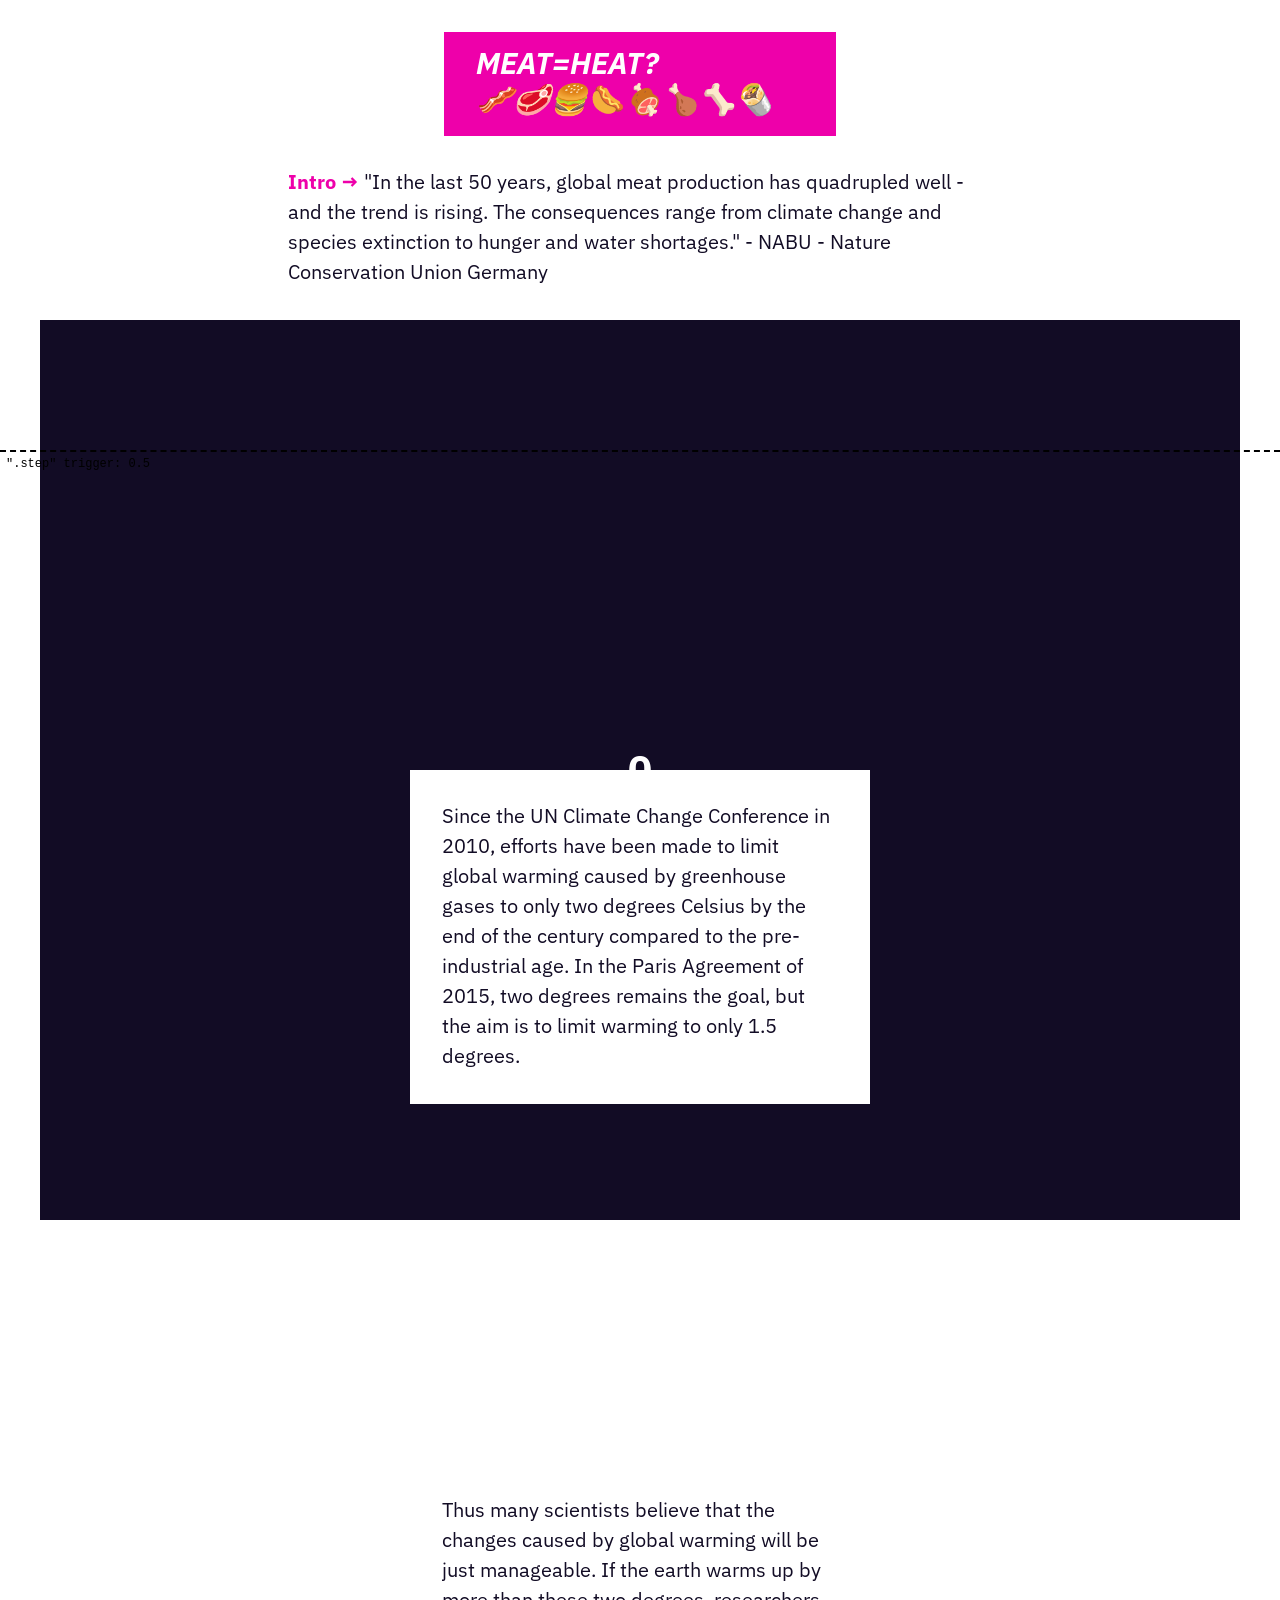
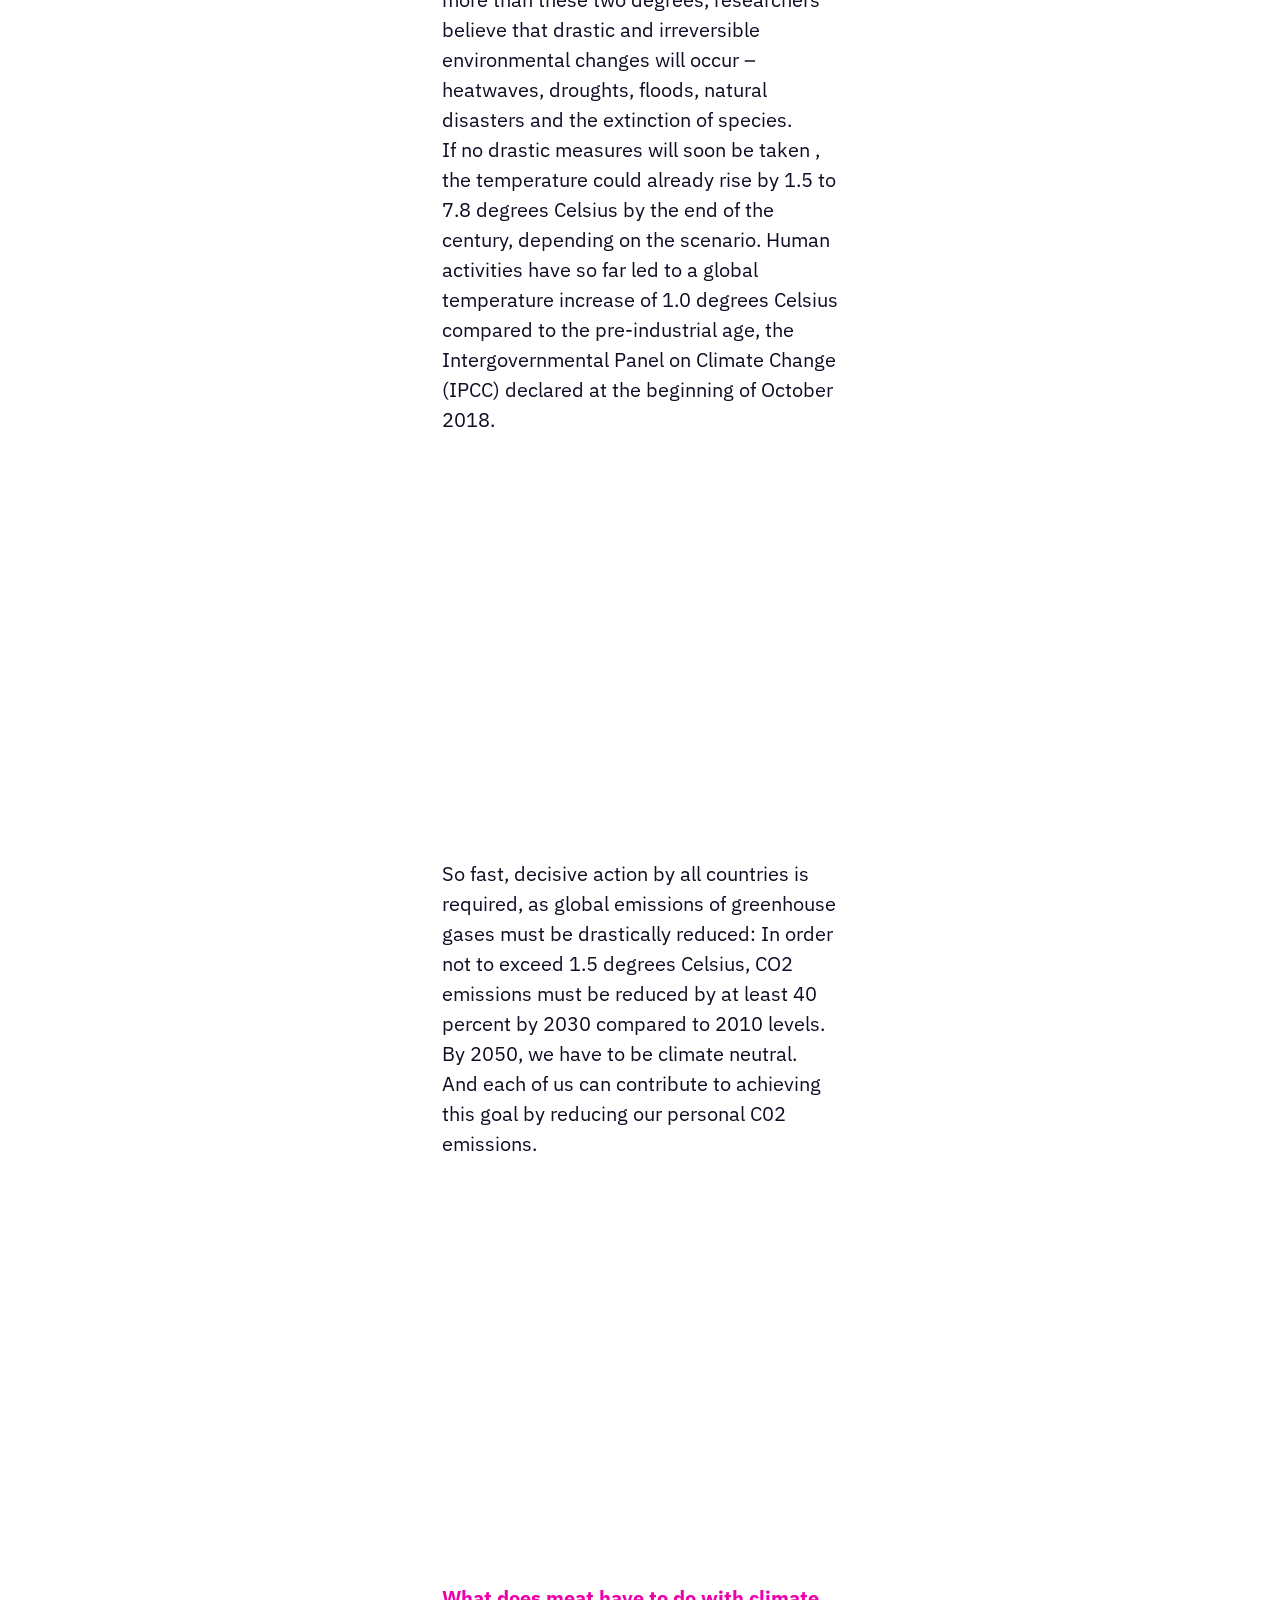
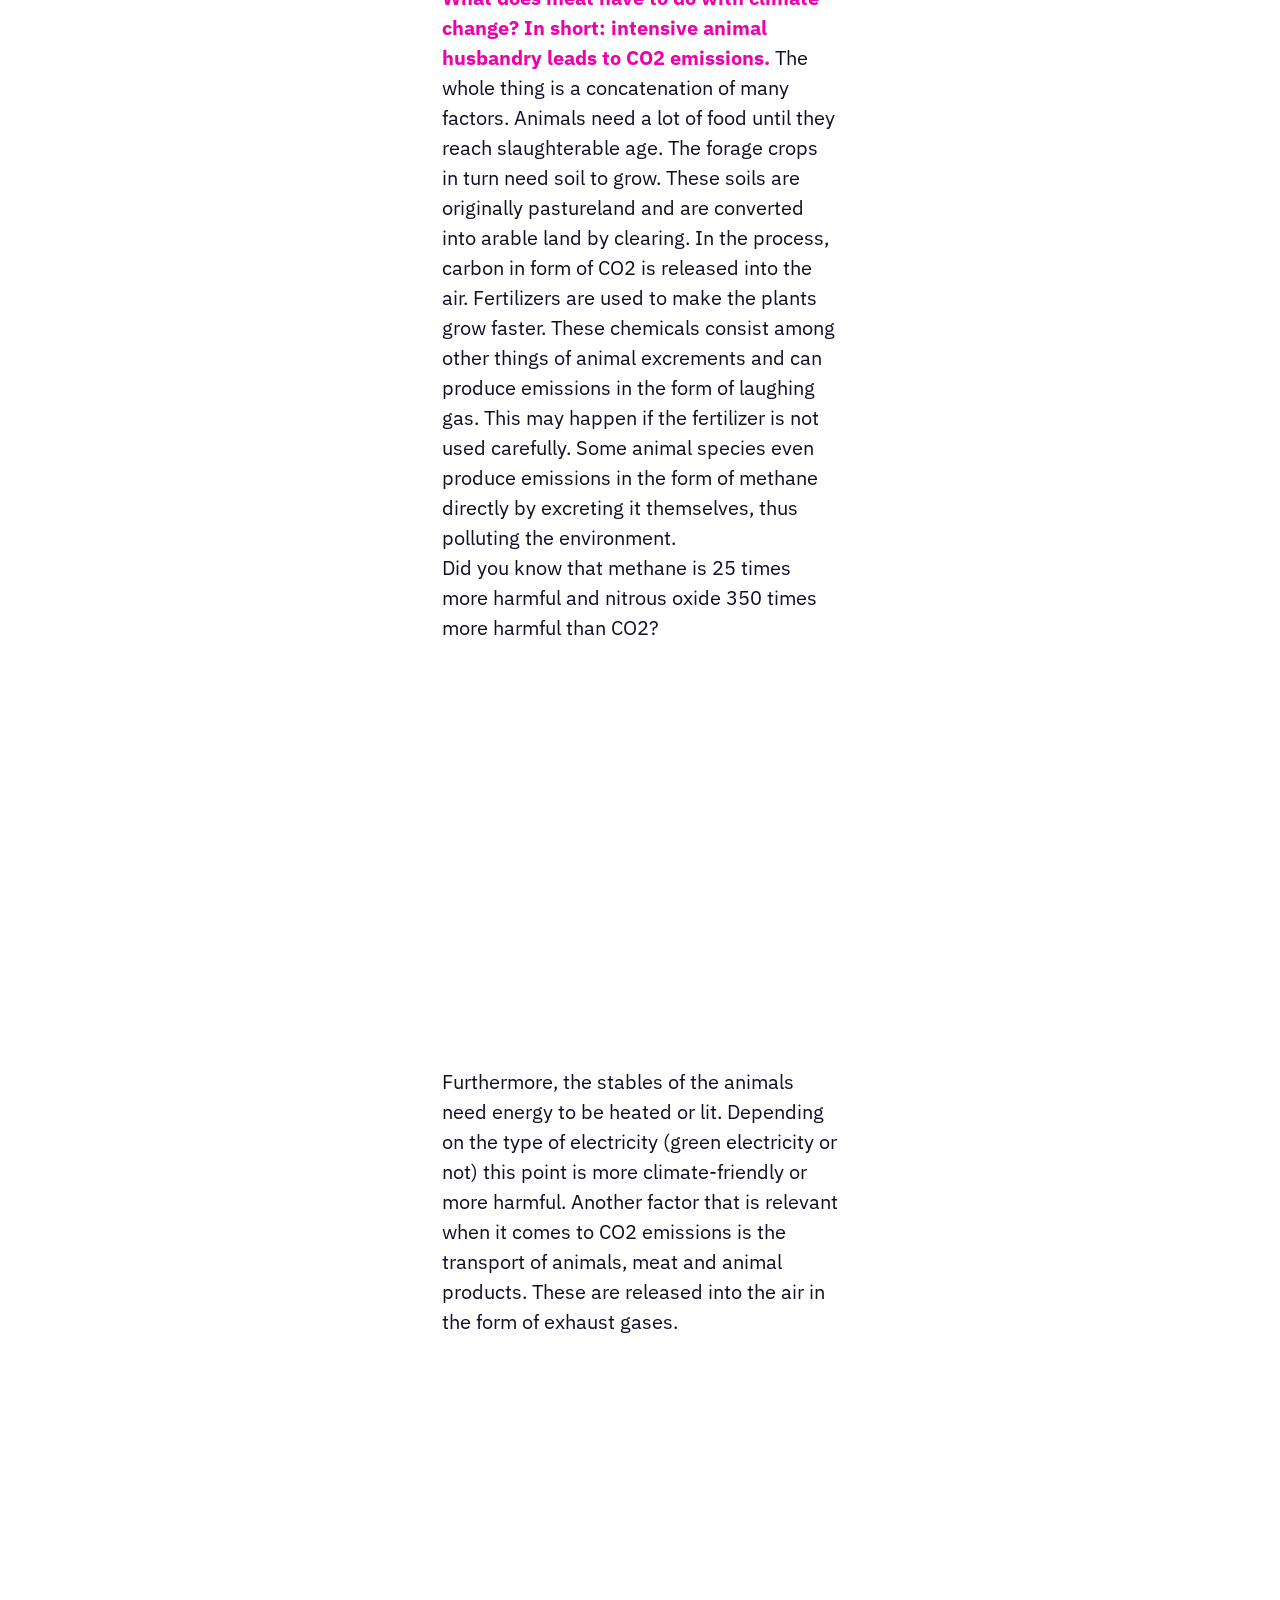
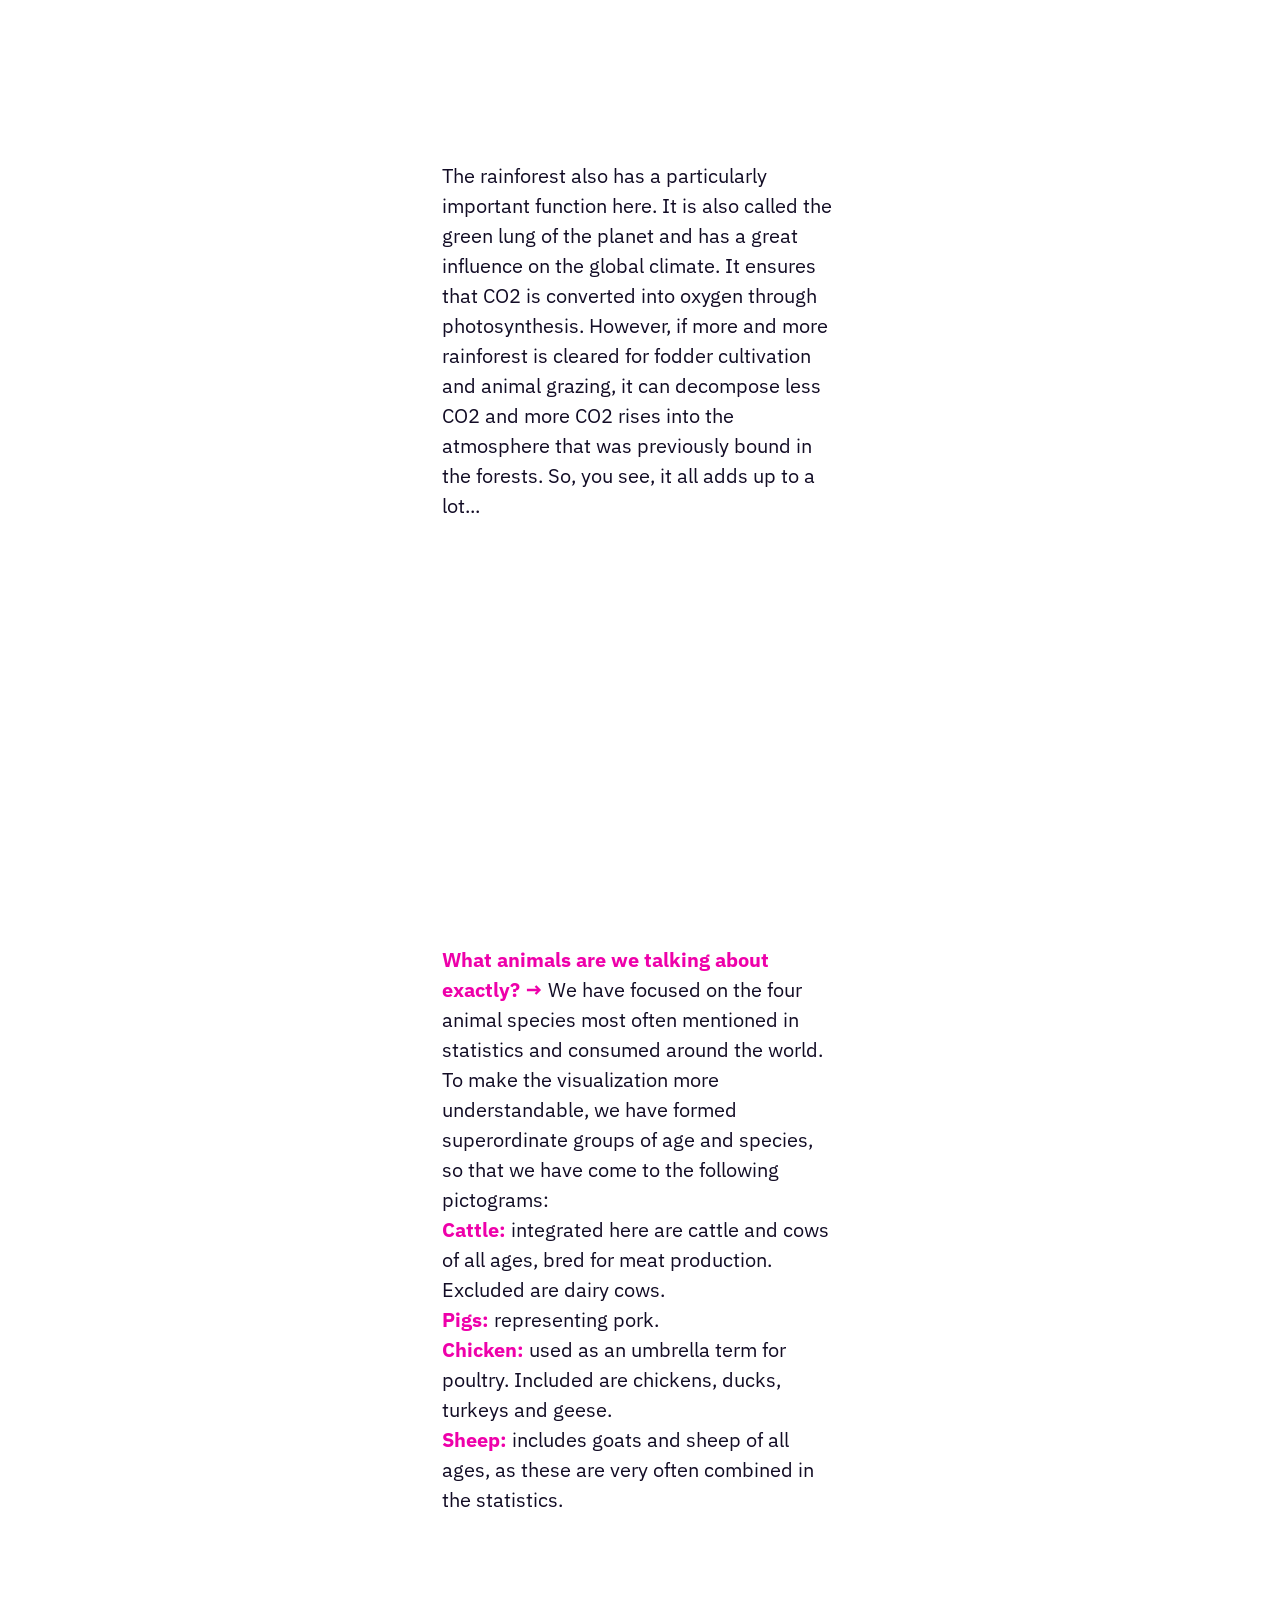
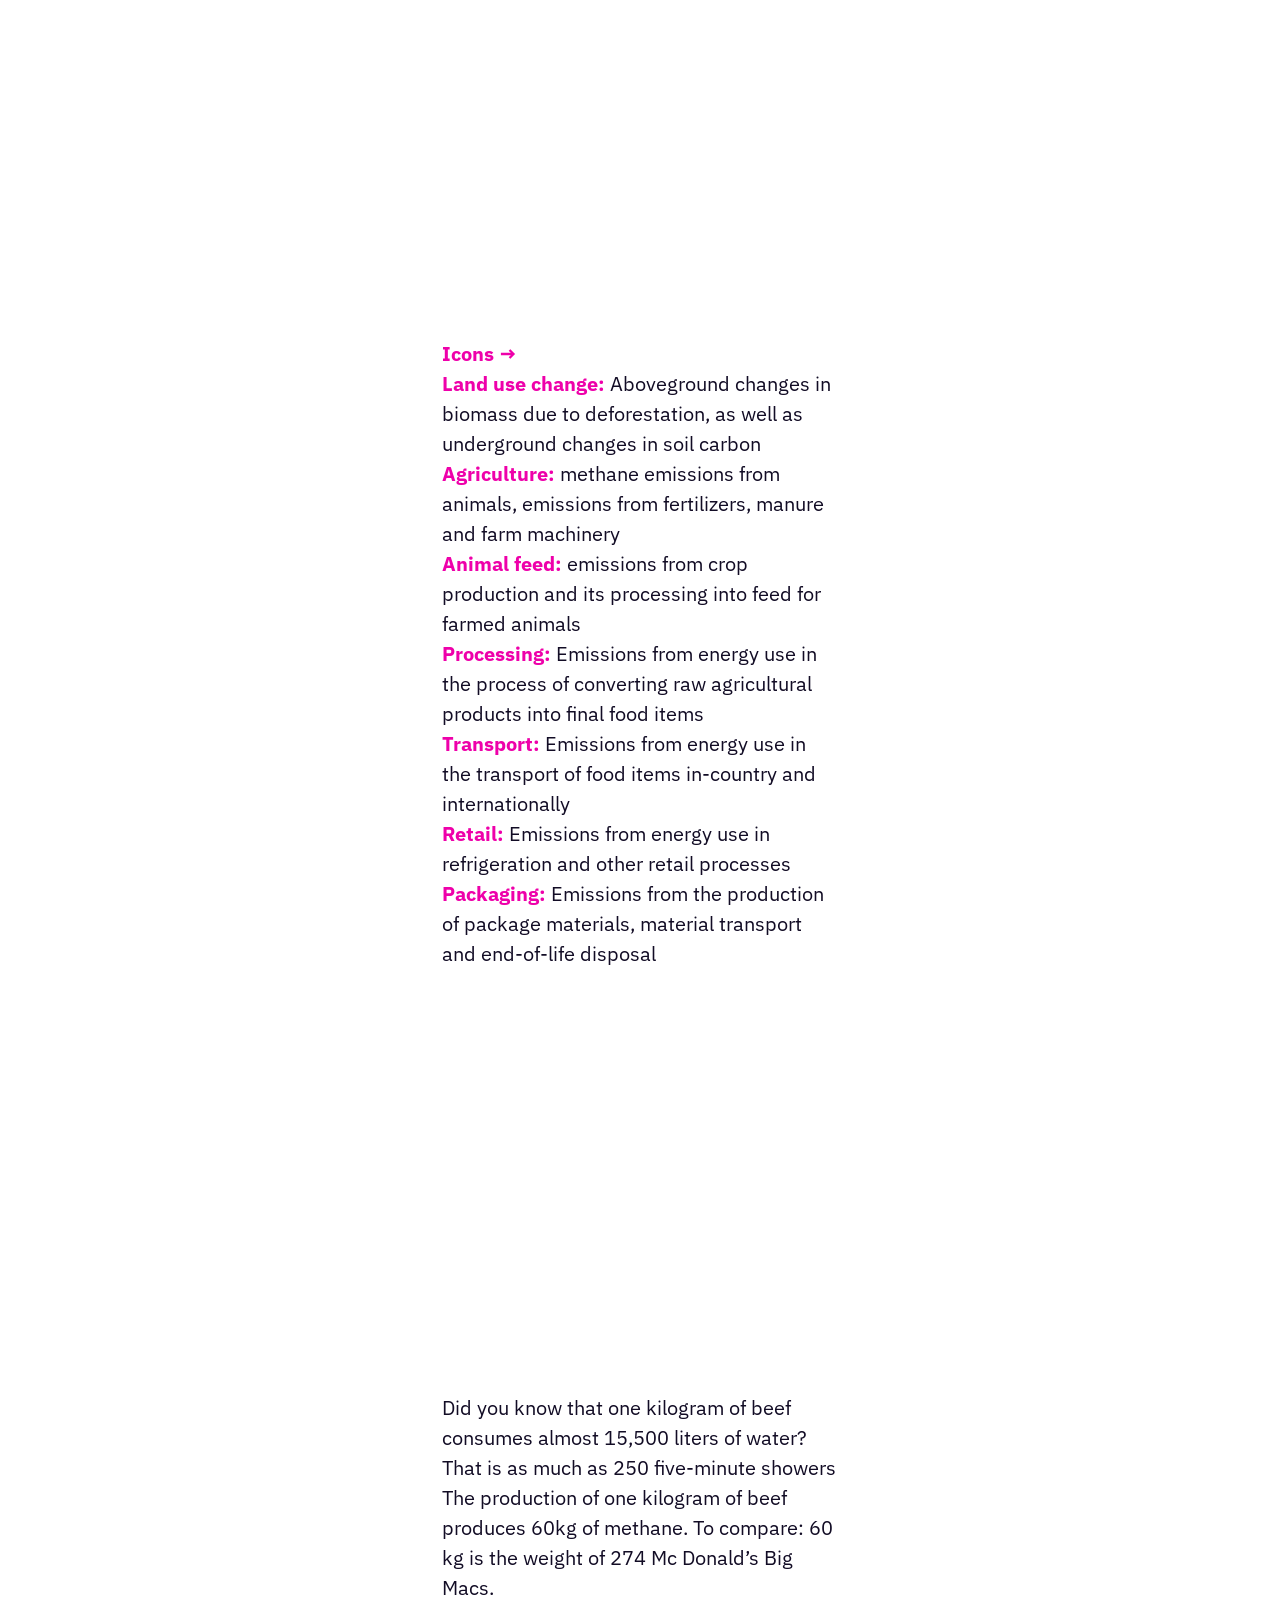
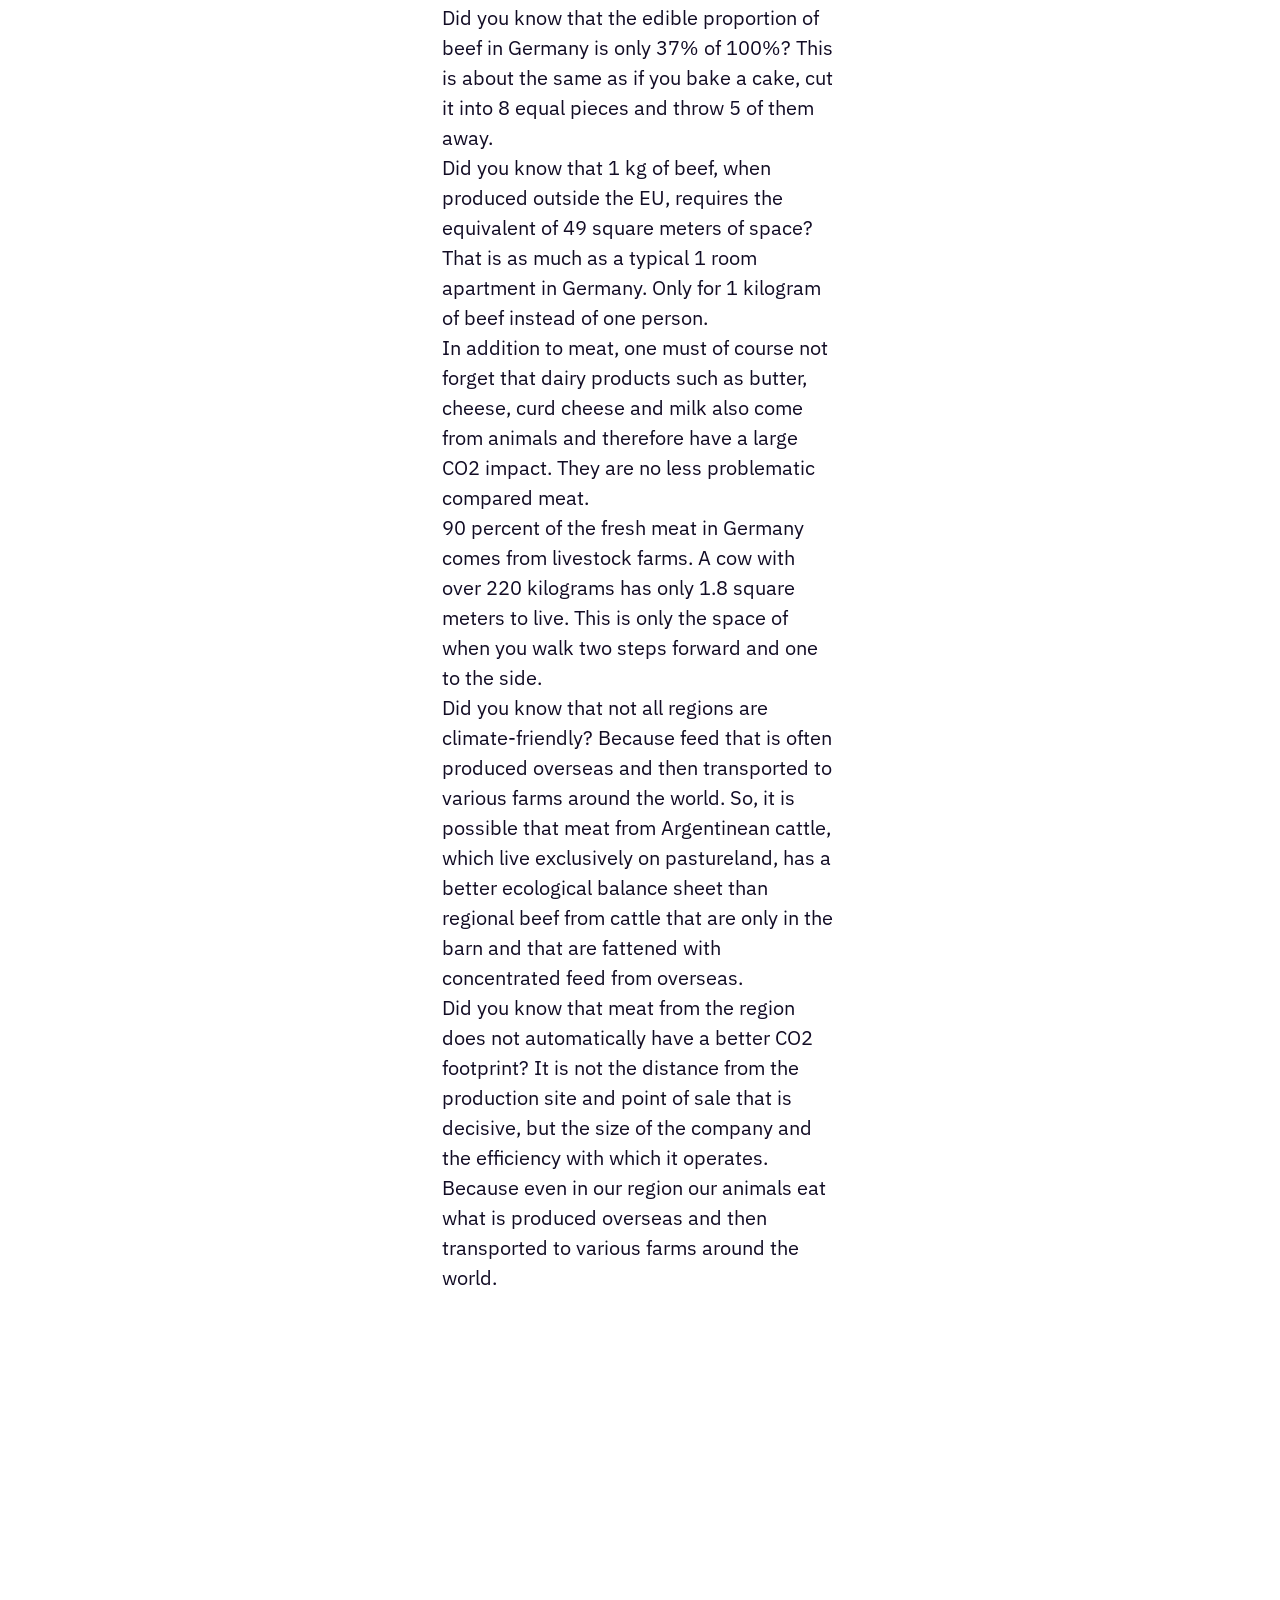
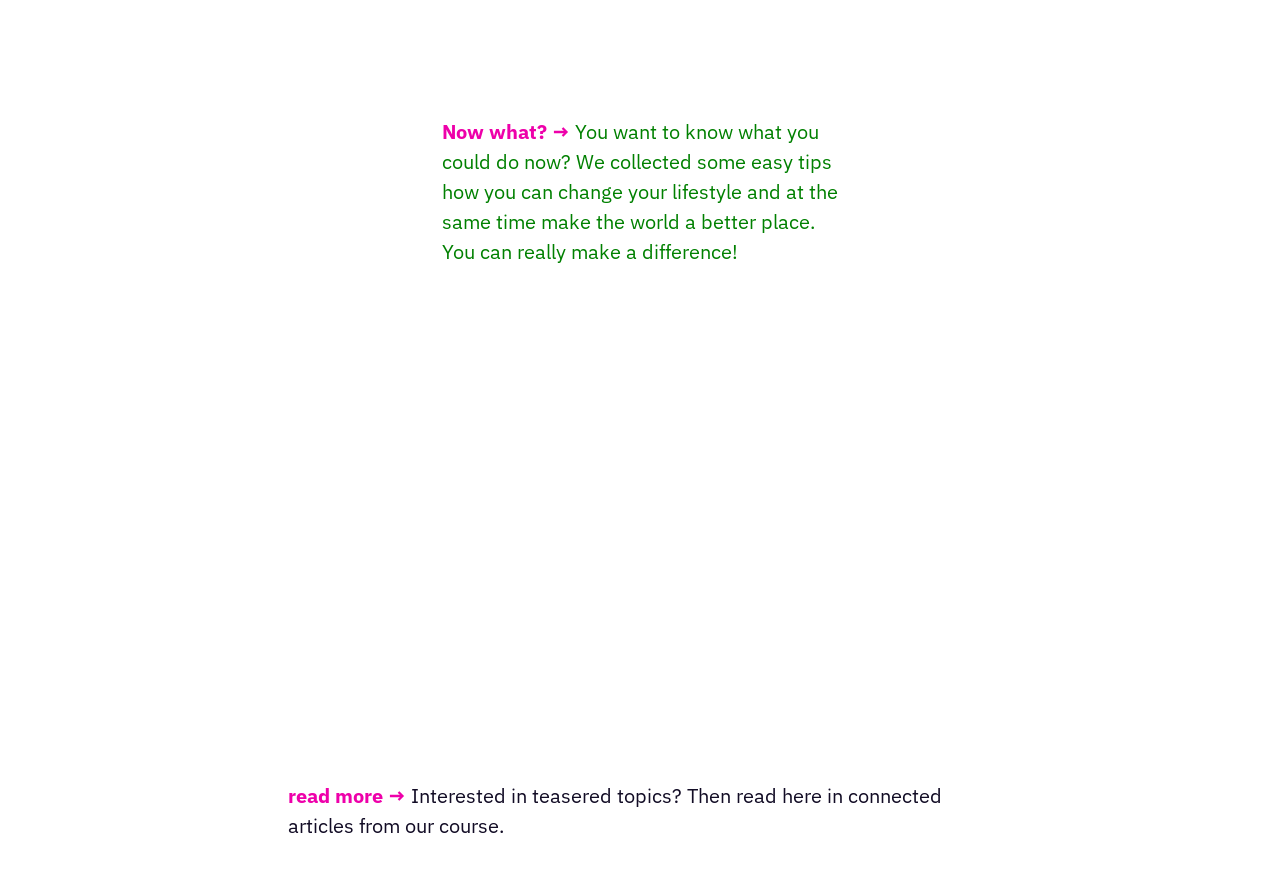
==== S01-Intro/index.html @ 57e80284 "Ich habe die Struktur aufgeräumt und den Text korrigiert :)" ====
<!DOCTYPE html>
<html lang="de">

  <head>
    <meta charset="utf-8">
    <meta http-equiv="X-UA-Compatible" content="IE=edge">
    <meta name="viewport" content="width=device-width,initial-scale=1.0">
    <title>Scrollytelling Template</title>
    <script src="../assets/js/vue.js"></script>
    <script src="../assets/js/scrollama.min.js"></script>
    <script src="../assets/js/d3.min.js"></script>
    <link rel="stylesheet" href="../assets/css/normalize.css">
    <link rel="stylesheet" href="../assets/css/fonts.css">
    <link rel="stylesheet" href="index.css">
  </head>

  <body>
    <div id="app">
      <header>
        <h1>MEAT=HEAT?<br>🥓🥩🍔🌭🍖🍗🦴🌯</h1>
      </header>
      <main>

        <section class="intro">
          <p>
            <strong>Intro → </strong>
            "In the last 50 years, global meat production has quadrupled well - and the trend is rising. The consequences range from climate change and species extinction to hunger and water shortages." - NABU - Nature Conservation Union Germany
          </p>
        </section>

        <section class="scrolly">

          <figure ref="figure">
            <!-- <img v-if="step ===0" src="../assets/images/01.png"/>
            <img v-if="step ===1" src="../assets/images/02.png"/>
            <img v-if="step ===2" src="../assets/images/03.png"/>
            <img v-if="step ===3" src="../assets/images/04.png"/>
            <img v-if="step ===4" src="../assets/images/05.png"/>
            <img v-if="step ===5" src="../assets/images/06.png"/>
            <img v-if="step ===6" src="../assets/images/cattle.png"/> -->
            <svg :width="width" :height="height">
              <rect class="bg" :width="width * progress" :height="height" />
              
              <text class="step" :y="height / 2" dy="0.35em" :x="width / 2">{{ step }}</text>
            </svg>
          </figure>

          <article>
            
            <div class="step"> <!-- 0 -->
              <p>
                <strong></strong>
                Since the UN Climate Change Conference in 2010, efforts have been made to limit global warming caused by greenhouse gases to only two degrees Celsius by the end of the century compared to the pre-industrial age. In the Paris Agreement of 2015, two degrees remains the goal, but the aim is to limit warming to only 1.5 degrees.
              </p>
            </div>

            <div class="step"> <!-- 1 -->
              <p>
                <strong></strong>
                Thus many scientists  believe that the changes caused by global warming will be just manageable. If the earth warms up by more than these two degrees, researchers believe that drastic and irreversible environmental changes will occur – heatwaves, droughts, floods, natural disasters and the extinction of species.<br>
                If no drastic measures will soon be taken , the temperature could already rise by 1.5 to 7.8 degrees Celsius by the end of the century, depending on the scenario. Human activities have so far led to a global temperature increase of 1.0 degrees Celsius compared to the pre-industrial age, the Intergovernmental Panel on Climate Change (IPCC) declared at the beginning of October 2018.
              </p>
            </div>

            <div class="step"> <!-- 2 -->
              <p>
                <strong></strong>
                So fast, decisive action by all countries is required, as global emissions of greenhouse gases must be drastically reduced: In order not to exceed 1.5 degrees Celsius, CO2 emissions must be reduced by at least 40 percent by 2030 compared to 2010 levels. By 2050, we have to be climate neutral.
                <br>
                And each of us can contribute to achieving this goal by reducing our personal C02 emissions.
              </p>
            </div>

            <div class="step"> <!-- 3 -->
              <p>
                <strong>
                  What does meat have to do with climate change?
                  In short: intensive animal husbandry leads to CO2 emissions.
                </strong>
                The whole thing is a concatenation of many factors. Animals need a lot of food until they reach slaughterable age. The forage crops in turn need soil to grow. These soils are originally pastureland and are converted into arable land by clearing. In the process, carbon in form of CO2 is released into the air. Fertilizers are used to make the plants grow faster. These chemicals consist among other things of animal excrements and can produce emissions in the form of laughing gas. This may happen if the fertilizer is not used carefully.
                Some animal species even produce emissions in the form of methane directly by excreting it themselves, thus polluting the environment.<br>
                Did you know that methane is 25 times more harmful and nitrous oxide 350 times more harmful than CO2?
              </p>
            </div>

            <div class="step"> <!-- 4 -->
              <p>
                <strong></strong>
                 Furthermore, the stables of the animals need energy to be heated or lit. Depending on the type of electricity (green electricity or not) this point is more climate-friendly or more harmful. Another factor that is relevant when it comes to CO2 emissions is the transport of animals, meat and animal products. These are released into the air in the form of exhaust gases.
              </p>
            </div>

            <div class="step"> <!-- 5 -->
              <p>
                <strong></strong>
                The rainforest also has a particularly important function here. It is also called the green lung of the planet and has a great influence on the global climate.
                It ensures that CO2 is converted into oxygen through photosynthesis. However, if more and more rainforest is cleared for fodder cultivation and animal grazing, it can decompose less CO2 and more CO2 rises into the atmosphere that was previously bound in the forests.
                So, you see, it all adds up to a lot...
              </p>  
            </div>

            <div class="step"> <!-- 6 -->
              <p>
                <strong>
                  What animals are we talking about exactly? → 
                </strong>
                We have focused on the four animal species most often mentioned in statistics and consumed around the world. 
                To make the visualization more understandable, we have formed superordinate groups of age and species, so that we have come to the following pictograms:<br>

                  <strong>Cattle:</strong> integrated here are cattle and cows of all ages, bred for meat production. Excluded are dairy cows.<br>

                  <strong>Pigs:</strong>  representing pork.<br>

                  <strong>Chicken:</strong> used as an umbrella term for poultry. Included are chickens, ducks, turkeys and geese.<br>

                  <strong>Sheep:</strong> includes goats and sheep of all ages, as these are very often combined in the statistics. 
              </p>
            </div>

            <div class="step"> <!-- 7 -->
              <p>
                <strong>Icons → </strong><br>
                <strong>Land use change: </strong>Aboveground changes in biomass due to deforestation, as well as underground changes in soil carbon<br>
                <strong>Agriculture:</strong> methane emissions from animals, emissions from fertilizers, manure and farm machinery<br>
                <strong>Animal feed:</strong> emissions from crop production and its processing into feed for farmed animals<br>
                <strong>Processing: </strong>Emissions from energy use in the process of converting raw agricultural products into final food items<br>
                <strong>Transport:</strong> Emissions from energy use in the transport of food items in-country and internationally<br>
                <strong>Retail:</strong> Emissions from energy use in refrigeration and other retail processes<br>
                <strong>Packaging:</strong> Emissions from the production of package materials, material transport and end-of-life disposal
              </p>
            </div>

            <div class="step"><!-- 8(Kontextspalte) -->
              <p>
                <strong></strong>
                
                Did you know that one kilogram of beef consumes almost 15,500 liters of water?
                That is as much as 250 five-minute showers<br>
                The production of one kilogram of beef produces 60kg of methane.
                To compare: 60 kg is the weight of 274 Mc Donald’s Big Macs.<br>
                Did you know that the edible proportion of beef in Germany is only 37% of 100%? This is about the same as if you bake a cake, cut it into 8 equal pieces and throw 5 of them away.<br>
                Did you know that 1 kg of beef, when produced outside the EU, requires the equivalent of 49 square meters of space? That is as much as a typical 1 room apartment in Germany. Only for 1 kilogram of beef instead of one person.<br>
                In addition to meat, one must of course not forget that dairy products such as butter, cheese, curd cheese and milk also come from animals and therefore have a large CO2 impact. They are no less problematic compared meat.<br>
                90 percent of the fresh meat in Germany comes from livestock farms. A cow with over 220 kilograms has only 1.8 square meters to live. This is only the space of when you walk two steps forward and one to the side.<br>
                Did you know that not all regions are climate-friendly? Because feed that is often produced overseas and then transported to various farms around the world.
                So, it is possible that meat from Argentinean cattle, which live exclusively on pastureland, has a better ecological balance sheet than regional beef from cattle that are only in the barn and that are fattened with concentrated feed from overseas.<br>
                Did you know that meat from the region does not automatically have a better CO2 footprint?
                It is not the distance from the production site and point of sale that is decisive, but the size of the company and the efficiency with which it operates. Because even in our region our animals eat what is produced overseas and then transported to various farms around the world.

              </p>
            </div>

            <div class="step mycustomparagraph"> <!-- 9 -->
              <p>
                <strong>Now what? → </strong>
                You want to know what you could do now?
                We collected some easy tips how you can change your lifestyle and at the same time make the world a better place. You can really make a difference!
              </p>
            </div>

          </article>
          
        </section>

        <section class="outro">
          <p>
            <strong>read more → </strong>
            Interested in teasered topics?
            Then read here in connected articles from our course.
          </p>
        </section>

      </main>
      <footer>
      </footer>
    </div>
    <script src="./index.js"></script>
  </body>

</html>
---- assets/css/fonts.css ----
@font-face {
  font-family: 'Plex Sans';
  src: url('../fonts/IBMPlexSansVar-Roman.woff2') format('woff2-variations');
  font-display: swap;
  font-stretch: 85% 100%;
  font-style: normal;
  font-weight: 100 700;
}
@font-face {
  font-family: 'Plex Sans';
  src: url('../fonts/IBMPlexSansVar-Italic.woff2') format('woff2-variations');
  font-display: swap;
  font-stretch: 85% 100%;
  font-style: italic;
  font-weight: 100 700;
}
---- S01-Intro/index.css ----
:root {
  --spacing: 2rem;
  --color-white: #fff;
  --color-black: #120c25;
  --color-accent: #ee00aa;
  --max-width: 768px;
}

*,
*:before,
*:after {
  box-sizing: border-box;
  margin: 0;
  padding: 0;
}

#app {
  font-family: "Plex Sans", Helvetica, Arial, sans-serif;
  font-size: 125%;
  line-height: 1.5;
  font-weight: normal;
  font-style: normal;
  color: var(--color-black);
  display: flex;
  flex-direction: column;
  justify-content: center;
  align-items: center;
}

header,
main,
footer {
  width: 100%;
}

header {
  line-height: 1.2;
  text-transform: uppercase;
  font-style: italic;
  display: flex;
  justify-content: center;
  align-items: center;
  margin: var(--spacing) 0 0 0;
}

header h1 {
  color: var(--color-white);
  background: var(--color-accent);
  padding: calc(var(--spacing) / 2) calc(var(--spacing) * 2) calc(var(--spacing) / 2) calc(var(--spacing));
}

main {
  display: flex;
  flex-direction: column;
  justify-content: center;
  align-items: center;
}

section {
  width: 100%;
  max-width: var(--max-width);
  padding: var(--spacing) var(--spacing) 0 var(--spacing);
  hyphens: auto;
  display: flex;
  flex-direction: column;
  justify-content: center;
  align-items: center;
}

section.scrolly {
  padding: var(--spacing) 0 0 0;
}

.outro {
  padding-bottom: var(--spacing);
}

h1 {
  font-size: 1.5em;
  margin: 0;
}

strong {
  color: var(--color-accent);
}

article {
  width: 100%;
  display: flex;
  flex-direction: column;
  justify-content: center;
  align-items: center;
  position: relative;
}

.step {
  margin: 0 0 var(--spacing) 0;
  font-weight: normal;
  background: var(--color-white);
  padding: var(--spacing);
  width: 100%;
  max-width: 460px;
  margin: 20vh 0;
}
.step.mycustomparagraph {
  color: green;

}


.step.my-custom-paragraph {
  align-self: flex-end; /*this control the block alignment*/
}

.my-custom-paragraph strong {
  color: red;
}

.step:nth-child(1) {
  margin-top: -50vh;
}
.step:nth-last-child(1) {
  margin-bottom: 50vh;
}

figure {
  background-color: var(--color-black);
  position: -webkit-sticky;
  position: sticky;
  width: 100vw;
  max-width: 1200px;
  height: 100vh;
  margin: 0;
  top: 0;
  -webkit-transform: translate3d(0, 0, 0);
  -moz-transform: translate3d(0, 0, 0);
  transform: translate3d(0, 0, 0);

  display:flex;  
  justify-content: center;
  align-items: center;
}

img {
  position: absolute;

}
figure svg {
  /* position: absolute; */
  top: 0;
}

figure circle {
  fill: yellow;
}

svg rect.bg {
  fill: var(--color-accent);
}

svg text.step {
  text-anchor: middle;
  fill: var(--color-white);
  font-size: 2em;
  font-weight: 900;
}

.erstes{
  height: 30rem;
  background: url(../assets/images/01.png"/>");
  background-position: center center;
  background-size: cover;
  font-weight: 400;
  font-size: 5rem;

.scrollama__debug-offset {
  border-color: var(--color-white) !important;
}
.scrollama__debug-offset p {
  color: var(--color-white) !important;
}

.fade-enter-active,
.fade-leave-active {
  transition: opacity 0.5s;
}
.fade-enter,
.fade-leave-to {
  opacity: 0;
}
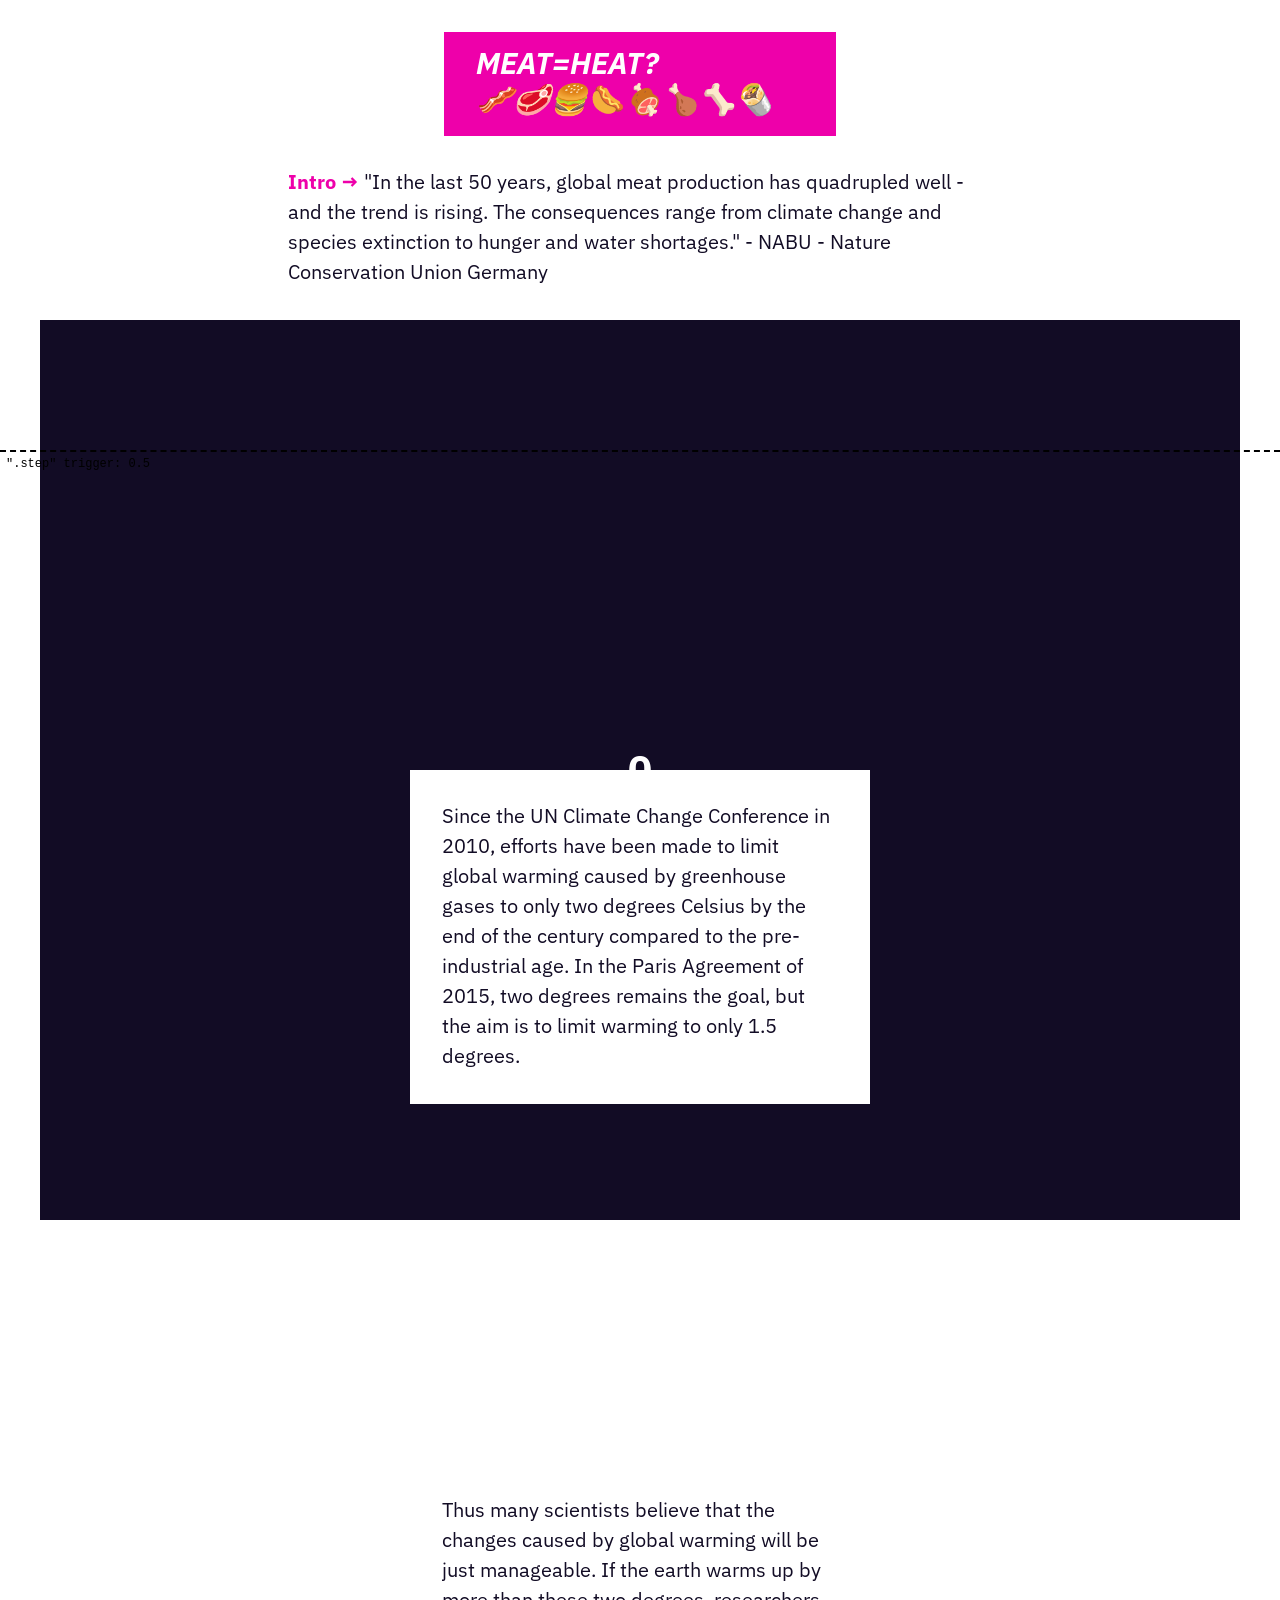
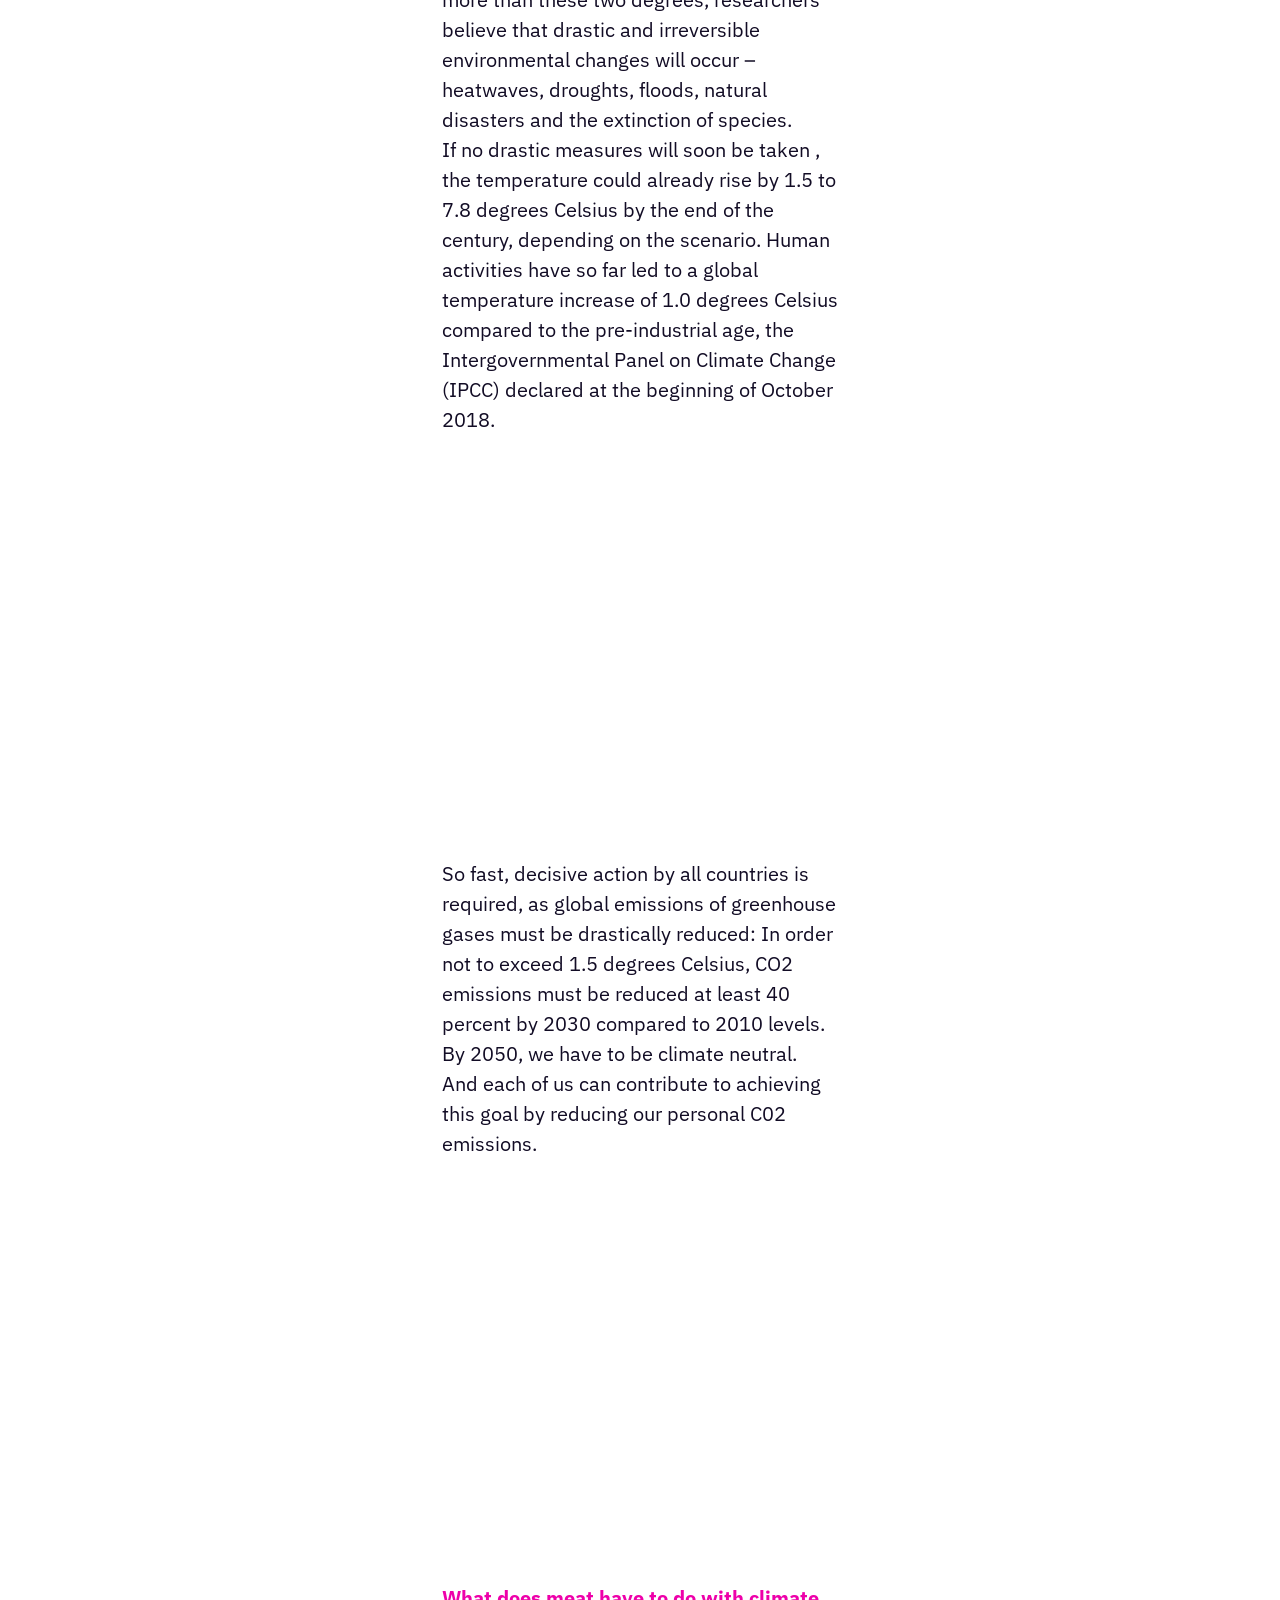
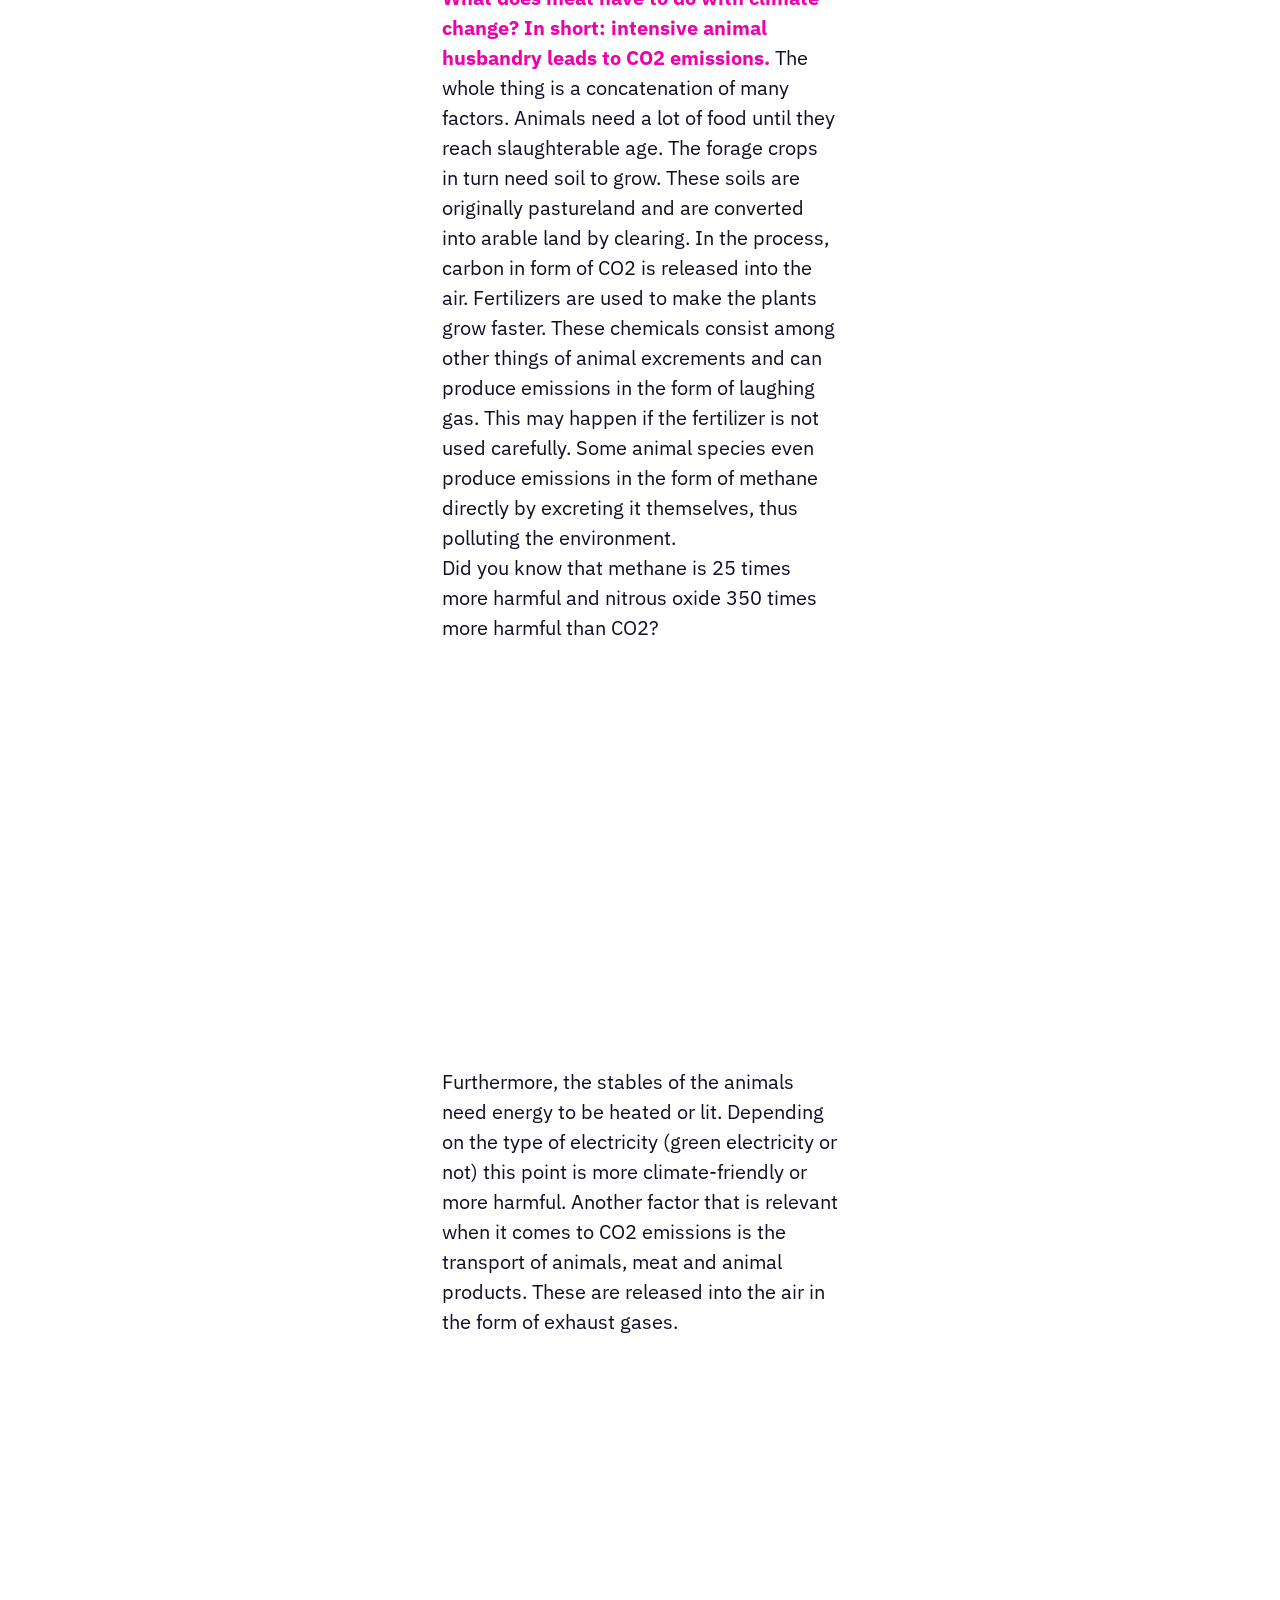
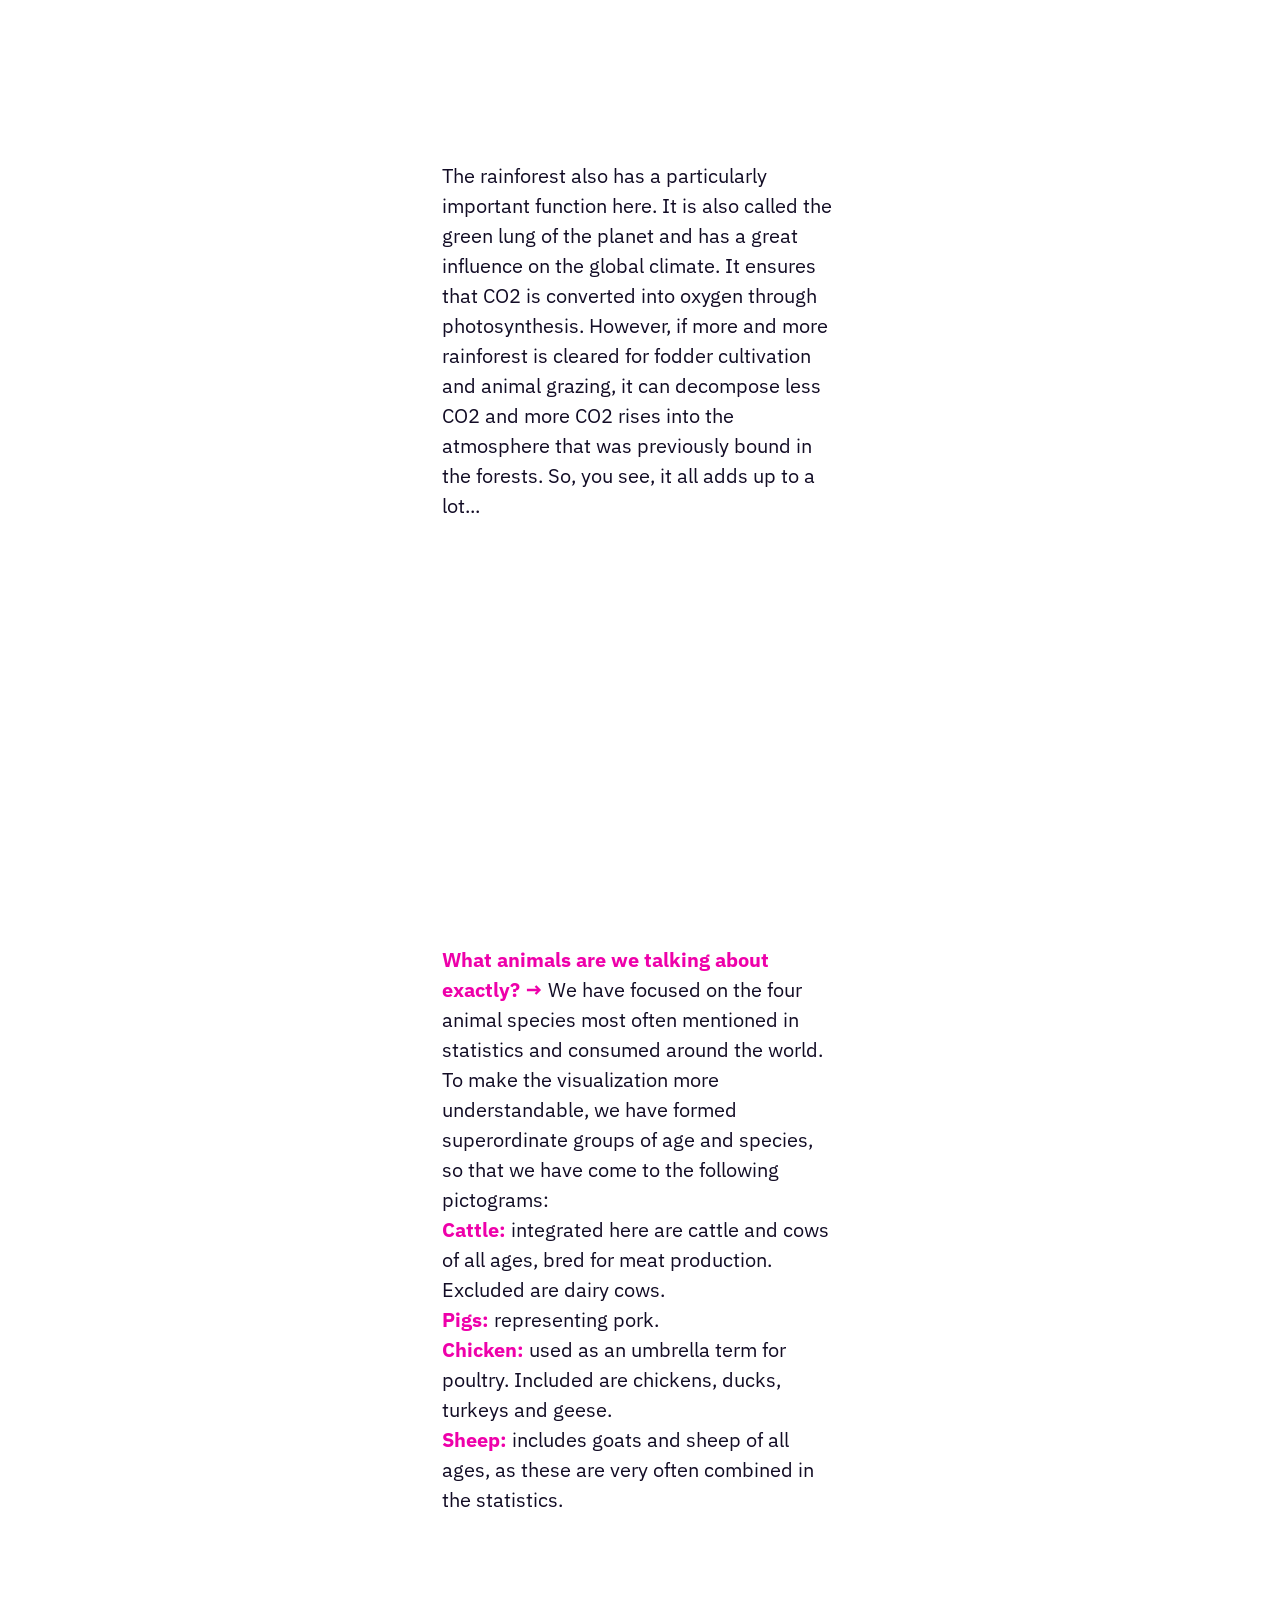
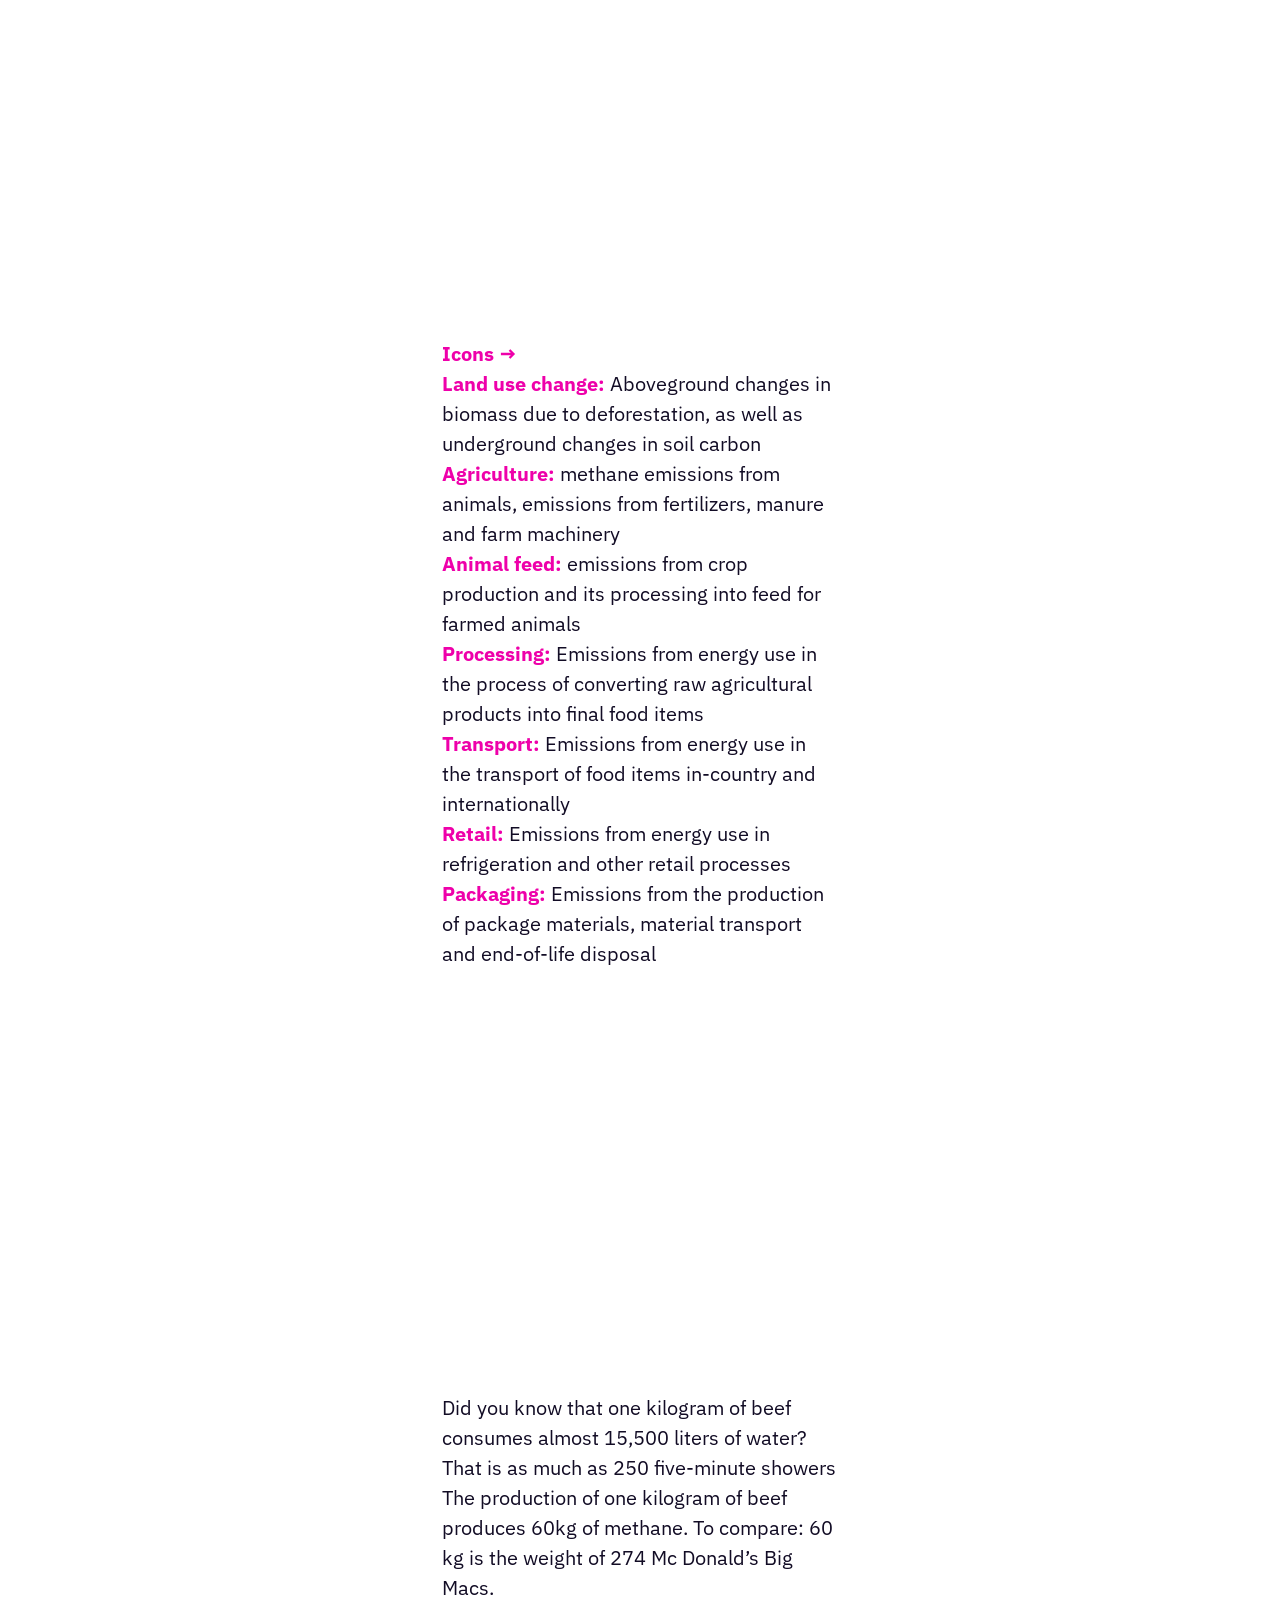
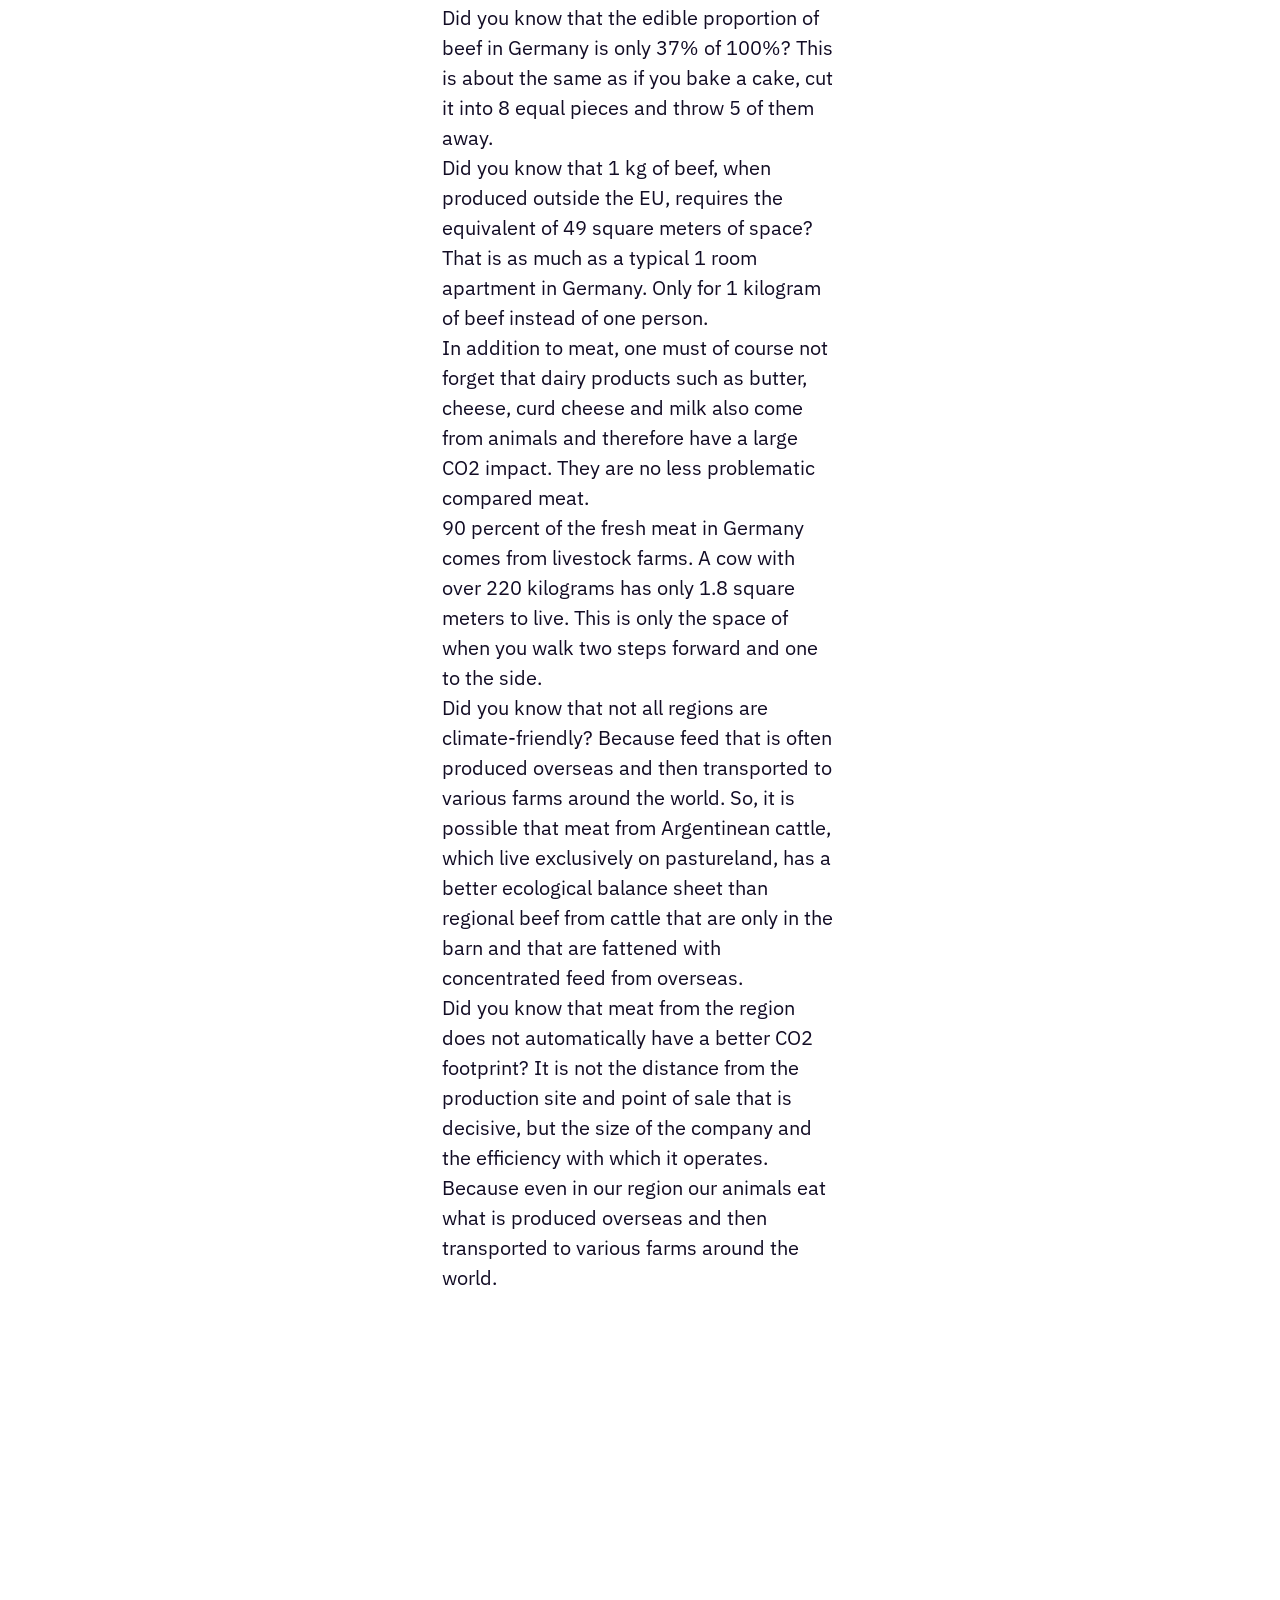
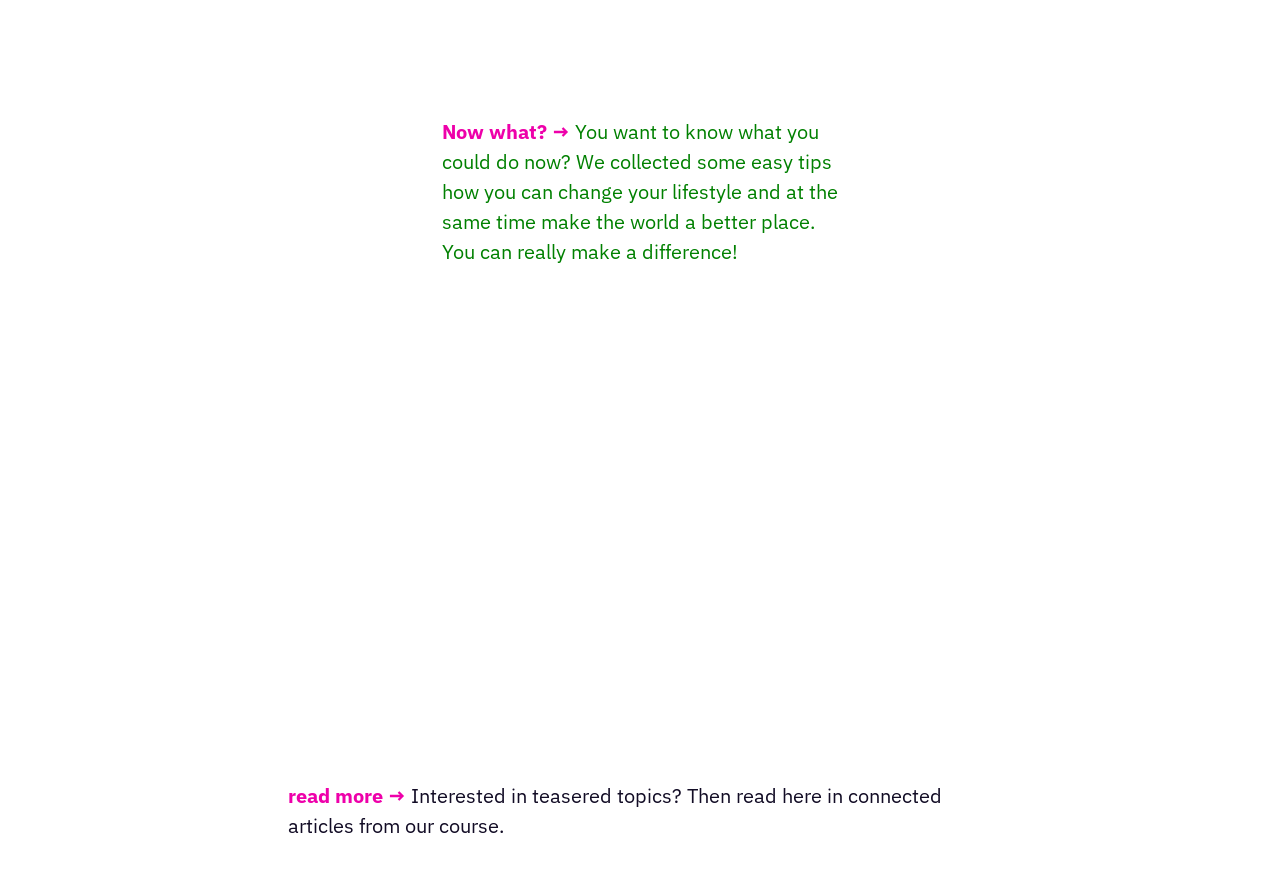
==== commit fec58235: "text aktualisiert" ====
--- a/S01-Intro/index.html
+++ b/S01-Intro/index.html
@@ -1,180 +1,295 @@
 <!DOCTYPE html>
 <html lang="de">
 
-  <head>
-    <meta charset="utf-8">
-    <meta http-equiv="X-UA-Compatible" content="IE=edge">
-    <meta name="viewport" content="width=device-width,initial-scale=1.0">
-    <title>Scrollytelling Template</title>
-    <script src="../assets/js/vue.js"></script>
-    <script src="../assets/js/scrollama.min.js"></script>
-    <script src="../assets/js/d3.min.js"></script>
-    <link rel="stylesheet" href="../assets/css/normalize.css">
-    <link rel="stylesheet" href="../assets/css/fonts.css">
-    <link rel="stylesheet" href="index.css">
-  </head>
-
-  <body>
-    <div id="app">
-      <header>
-        <h1>MEAT=HEAT?<br>🥓🥩🍔🌭🍖🍗🦴🌯</h1>
-      </header>
-      <main>
-
-        <section class="intro">
-          <p>
-            <strong>Intro → </strong>
-            "In the last 50 years, global meat production has quadrupled well - and the trend is rising. The consequences range from climate change and species extinction to hunger and water shortages." - NABU - Nature Conservation Union Germany
-          </p>
-        </section>
-
-        <section class="scrolly">
-
-          <figure ref="figure">
-            <!-- <img v-if="step ===0" src="../assets/images/01.png"/>
-            <img v-if="step ===1" src="../assets/images/02.png"/>
-            <img v-if="step ===2" src="../assets/images/03.png"/>
-            <img v-if="step ===3" src="../assets/images/04.png"/>
-            <img v-if="step ===4" src="../assets/images/05.png"/>
-            <img v-if="step ===5" src="../assets/images/06.png"/>
-            <img v-if="step ===6" src="../assets/images/cattle.png"/> -->
-            <svg :width="width" :height="height">
-              <rect class="bg" :width="width * progress" :height="height" />
-              
-              <text class="step" :y="height / 2" dy="0.35em" :x="width / 2">{{ step }}</text>
-            </svg>
-          </figure>
-
-          <article>
-            
-            <div class="step"> <!-- 0 -->
-              <p>
-                <strong></strong>
-                Since the UN Climate Change Conference in 2010, efforts have been made to limit global warming caused by greenhouse gases to only two degrees Celsius by the end of the century compared to the pre-industrial age. In the Paris Agreement of 2015, two degrees remains the goal, but the aim is to limit warming to only 1.5 degrees.
-              </p>
-            </div>
-
-            <div class="step"> <!-- 1 -->
-              <p>
-                <strong></strong>
-                Thus many scientists  believe that the changes caused by global warming will be just manageable. If the earth warms up by more than these two degrees, researchers believe that drastic and irreversible environmental changes will occur – heatwaves, droughts, floods, natural disasters and the extinction of species.<br>
-                If no drastic measures will soon be taken , the temperature could already rise by 1.5 to 7.8 degrees Celsius by the end of the century, depending on the scenario. Human activities have so far led to a global temperature increase of 1.0 degrees Celsius compared to the pre-industrial age, the Intergovernmental Panel on Climate Change (IPCC) declared at the beginning of October 2018.
-              </p>
-            </div>
-
-            <div class="step"> <!-- 2 -->
-              <p>
-                <strong></strong>
-                So fast, decisive action by all countries is required, as global emissions of greenhouse gases must be drastically reduced: In order not to exceed 1.5 degrees Celsius, CO2 emissions must be reduced by at least 40 percent by 2030 compared to 2010 levels. By 2050, we have to be climate neutral.
-                <br>
-                And each of us can contribute to achieving this goal by reducing our personal C02 emissions.
-              </p>
-            </div>
-
-            <div class="step"> <!-- 3 -->
-              <p>
-                <strong>
-                  What does meat have to do with climate change?
-                  In short: intensive animal husbandry leads to CO2 emissions.
-                </strong>
-                The whole thing is a concatenation of many factors. Animals need a lot of food until they reach slaughterable age. The forage crops in turn need soil to grow. These soils are originally pastureland and are converted into arable land by clearing. In the process, carbon in form of CO2 is released into the air. Fertilizers are used to make the plants grow faster. These chemicals consist among other things of animal excrements and can produce emissions in the form of laughing gas. This may happen if the fertilizer is not used carefully.
-                Some animal species even produce emissions in the form of methane directly by excreting it themselves, thus polluting the environment.<br>
-                Did you know that methane is 25 times more harmful and nitrous oxide 350 times more harmful than CO2?
-              </p>
-            </div>
-
-            <div class="step"> <!-- 4 -->
-              <p>
-                <strong></strong>
-                 Furthermore, the stables of the animals need energy to be heated or lit. Depending on the type of electricity (green electricity or not) this point is more climate-friendly or more harmful. Another factor that is relevant when it comes to CO2 emissions is the transport of animals, meat and animal products. These are released into the air in the form of exhaust gases.
-              </p>
-            </div>
-
-            <div class="step"> <!-- 5 -->
-              <p>
-                <strong></strong>
-                The rainforest also has a particularly important function here. It is also called the green lung of the planet and has a great influence on the global climate.
-                It ensures that CO2 is converted into oxygen through photosynthesis. However, if more and more rainforest is cleared for fodder cultivation and animal grazing, it can decompose less CO2 and more CO2 rises into the atmosphere that was previously bound in the forests.
-                So, you see, it all adds up to a lot...
-              </p>  
-            </div>
-
-            <div class="step"> <!-- 6 -->
-              <p>
-                <strong>
-                  What animals are we talking about exactly? → 
-                </strong>
-                We have focused on the four animal species most often mentioned in statistics and consumed around the world. 
-                To make the visualization more understandable, we have formed superordinate groups of age and species, so that we have come to the following pictograms:<br>
-
-                  <strong>Cattle:</strong> integrated here are cattle and cows of all ages, bred for meat production. Excluded are dairy cows.<br>
-
-                  <strong>Pigs:</strong>  representing pork.<br>
-
-                  <strong>Chicken:</strong> used as an umbrella term for poultry. Included are chickens, ducks, turkeys and geese.<br>
-
-                  <strong>Sheep:</strong> includes goats and sheep of all ages, as these are very often combined in the statistics. 
-              </p>
-            </div>
-
-            <div class="step"> <!-- 7 -->
-              <p>
-                <strong>Icons → </strong><br>
-                <strong>Land use change: </strong>Aboveground changes in biomass due to deforestation, as well as underground changes in soil carbon<br>
-                <strong>Agriculture:</strong> methane emissions from animals, emissions from fertilizers, manure and farm machinery<br>
-                <strong>Animal feed:</strong> emissions from crop production and its processing into feed for farmed animals<br>
-                <strong>Processing: </strong>Emissions from energy use in the process of converting raw agricultural products into final food items<br>
-                <strong>Transport:</strong> Emissions from energy use in the transport of food items in-country and internationally<br>
-                <strong>Retail:</strong> Emissions from energy use in refrigeration and other retail processes<br>
-                <strong>Packaging:</strong> Emissions from the production of package materials, material transport and end-of-life disposal
-              </p>
-            </div>
-
-            <div class="step"><!-- 8(Kontextspalte) -->
-              <p>
-                <strong></strong>
-                
-                Did you know that one kilogram of beef consumes almost 15,500 liters of water?
-                That is as much as 250 five-minute showers<br>
-                The production of one kilogram of beef produces 60kg of methane.
-                To compare: 60 kg is the weight of 274 Mc Donald’s Big Macs.<br>
-                Did you know that the edible proportion of beef in Germany is only 37% of 100%? This is about the same as if you bake a cake, cut it into 8 equal pieces and throw 5 of them away.<br>
-                Did you know that 1 kg of beef, when produced outside the EU, requires the equivalent of 49 square meters of space? That is as much as a typical 1 room apartment in Germany. Only for 1 kilogram of beef instead of one person.<br>
-                In addition to meat, one must of course not forget that dairy products such as butter, cheese, curd cheese and milk also come from animals and therefore have a large CO2 impact. They are no less problematic compared meat.<br>
-                90 percent of the fresh meat in Germany comes from livestock farms. A cow with over 220 kilograms has only 1.8 square meters to live. This is only the space of when you walk two steps forward and one to the side.<br>
-                Did you know that not all regions are climate-friendly? Because feed that is often produced overseas and then transported to various farms around the world.
-                So, it is possible that meat from Argentinean cattle, which live exclusively on pastureland, has a better ecological balance sheet than regional beef from cattle that are only in the barn and that are fattened with concentrated feed from overseas.<br>
-                Did you know that meat from the region does not automatically have a better CO2 footprint?
-                It is not the distance from the production site and point of sale that is decisive, but the size of the company and the efficiency with which it operates. Because even in our region our animals eat what is produced overseas and then transported to various farms around the world.
-
-              </p>
-            </div>
-
-            <div class="step mycustomparagraph"> <!-- 9 -->
-              <p>
-                <strong>Now what? → </strong>
-                You want to know what you could do now?
-                We collected some easy tips how you can change your lifestyle and at the same time make the world a better place. You can really make a difference!
-              </p>
-            </div>
-
-          </article>
-          
-        </section>
-
-        <section class="outro">
-          <p>
-            <strong>read more → </strong>
-            Interested in teasered topics?
-            Then read here in connected articles from our course.
-          </p>
-        </section>
-
-      </main>
-      <footer>
-      </footer>
-    </div>
-    <script src="./index.js"></script>
-  </body>
-
-</html>
+<head>
+  <meta charset="utf-8">
+  <meta http-equiv="X-UA-Compatible" content="IE=edge">
+  <meta name="viewport" content="width=device-width,initial-scale=1.0">
+  <title>Scrollytelling Template</title>
+  <script src="../assets/js/vue.js"></script>
+  <script src="../assets/js/scrollama.min.js"></script>
+  <script src="../assets/js/d3.min.js"></script>
+  <link rel="stylesheet" href="../assets/css/normalize.css">
+  <link rel="stylesheet" href="../assets/css/fonts.css">
+  <link rel="stylesheet" href="index.css">
+</head>
+
+<body>
+  <div id="app">
+    <header>
+      <h1>MEAT=HEAT?<br>🥓🥩🍔🌭🍖🍗🦴🌯</h1>
+
+    </header>
+    <main>
+
+      <section class="intro">
+        <p>
+          <strong>Intro → </strong>
+          "In the last 50 years, global meat production has quadrupled well - and the trend is rising. The consequences
+          range from climate change and species extinction to hunger and water shortages." - NABU - Nature Conservation
+          Union Germany
+        </p>
+
+      </section>
+
+      <section class="scrolly">
+
+        <figure ref="figure">
+          <!-- <img v-if="step ===0" src="../assets/images/01.png"/>
+          <img v-if="step ===1" src="../assets/images/02.png"/>
+          <img v-if="step ===2" src="../assets/images/03.png"/>
+          <img v-if="step ===3" src="../assets/images/04.png"/>
+          <img v-if="step ===4" src="../assets/images/05.png"/>
+          <img v-if="step ===5" src="../assets/images/06.png"/>
+          <img v-if="step ===6" src="../assets/images/cattle.png"/> -->
+          <svg :width="width" :height="height">
+            <rect class="bg" :width="width * progress" :height="height" />
+
+            <text class="step" :y="height / 2" dy="0.35em" :x="width / 2">{{ step }}</text>
+          </svg>
+        </figure>
+        <article>
+          <div class="step">
+            <p>
+              <strong></strong>
+              Since the UN Climate Change Conference in 2010, efforts have been made to limit global warming caused by
+              greenhouse gases to only two degrees Celsius by the end of the century compared to the pre-industrial age.
+              In the Paris Agreement of 2015, two degrees remains the goal, but the aim is to limit warming to only 1.5
+              degrees.
+
+
+
+            </p>
+          </div>
+
+          <div class="step">
+            <p>
+              <strong></strong>
+
+
+              Thus many scientists believe that the changes caused by global warming will be just manageable. If the
+              earth warms up by more than these two degrees, researchers believe that drastic and irreversible
+              environmental changes will occur – heatwaves, droughts, floods, natural disasters and the extinction of
+              species.<br>
+
+              If no drastic measures will soon be taken , the temperature could already rise by 1.5 to 7.8 degrees
+              Celsius by the end of the century, depending on the scenario. Human activities have so far led to a global
+              temperature increase of 1.0 degrees Celsius compared to the pre-industrial age, the Intergovernmental
+              Panel on Climate Change (IPCC) declared at the beginning of October 2018.
+            </p>
+          </div>
+
+          <div class="step">
+            <p>
+              <strong></strong>
+
+
+
+
+              So fast, decisive action by all countries is required, as global emissions of greenhouse gases must be
+              drastically reduced: In order not to exceed 1.5 degrees Celsius, CO2 emissions must be reduced at least 40 percent
+               by 2030 compared to 2010 levels. By 2050, we have to be climate neutral.
+
+
+              <br>
+              And each of us can contribute to achieving this goal by reducing our personal C02 emissions.
+            </p>
+          </div>
+
+          <div class="step">
+            <p>
+              <strong>What does meat have to do with climate change?
+
+                In short: intensive animal husbandry leads to CO2 emissions.</strong>
+              The whole thing is a concatenation of many factors. Animals need a lot of food until they reach
+              slaughterable age. The forage crops in turn need soil to grow. These soils are originally pastureland and
+              are converted into arable land by clearing. In the process, carbon in form of CO2 is released into the
+              air. Fertilizers are used to make the plants grow faster. These chemicals consist among other things of
+              animal excrements and can produce emissions in the form of laughing gas. This may happen if the fertilizer
+              is not used carefully.
+
+              Some animal species even produce emissions in the form of methane directly by excreting it themselves,
+              thus polluting the environment.<br>
+              Did you know that methane is 25 times more harmful and nitrous oxide 350 times more harmful than CO2?
+            </p>
+          </div>
+
+          <div class="step">
+            <p>
+
+              <strong></strong>
+
+              Furthermore, the stables of the animals need energy to be heated or lit. Depending on the type of
+              electricity (green electricity or not) this point is more climate-friendly or more harmful. Another factor
+              that is relevant when it comes to CO2 emissions is the transport of animals, meat and animal products.
+              These are released into the air in the form of exhaust gases.
+
+
+
+            </p>
+          </div>
+          <div class="step">
+            <p>
+              <strong></strong>
+              The rainforest also has a particularly important function here. It is also called the green lung of the
+              planet and has a great influence on the global climate.
+
+              It ensures that CO2 is converted into oxygen through photosynthesis. However, if more and more rainforest
+              is cleared for fodder cultivation and animal grazing, it can decompose less CO2 and more CO2 rises into
+              the atmosphere that was previously bound in the forests.
+
+
+
+              So, you see, it all adds up to a lot...
+          </div>
+
+          <div class="step">
+            <p>
+              <strong>What animals are we talking about exactly?
+
+                → </strong>
+              We have focused on the four animal species most often mentioned in statistics and consumed around the
+              world.
+
+              To make the visualization more understandable, we have formed superordinate groups of age and species, so
+              that we have come to the following pictograms:<br>
+
+              <strong>Cattle:</strong> integrated here are cattle and cows of all ages, bred for meat production.
+              Excluded are dairy cows.<br>
+
+              <strong>Pigs:</strong> representing pork.<br>
+
+              <strong>Chicken:</strong> used as an umbrella term for poultry. Included are chickens, ducks, turkeys and
+              geese.<br>
+
+              <strong>Sheep:</strong> includes goats and sheep of all ages, as these are very often combined in the
+              statistics.
+
+
+
+
+            </p>
+          </div>
+
+          <div class="step">
+            <p>
+              <strong>Icons → </strong><br>
+              <strong>Land use change: </strong>Aboveground changes in biomass due to deforestation, as well as
+              underground changes in soil carbon<br>
+
+
+
+              <strong>Agriculture:</strong> methane emissions from animals, emissions from fertilizers, manure and farm
+              machinery<br>
+
+
+
+              <strong>Animal feed:</strong> emissions from crop production and its processing into feed for farmed
+              animals<br>
+
+
+
+              <strong>Processing: </strong>Emissions from energy use in the process of converting raw agricultural
+              products into final food items<br>
+
+
+
+              <strong>Transport:</strong> Emissions from energy use in the transport of food items in-country and
+              internationally<br>
+
+
+
+              <strong>Retail:</strong> Emissions from energy use in refrigeration and other retail processes<br>
+
+
+
+              <strong>Packaging:</strong> Emissions from the production of package materials, material transport and
+              end-of-life disposal
+            </p>
+          </div>
+
+          <div class="step">
+            <p>
+              <strong></strong>
+
+              Did you know that one kilogram of beef consumes almost 15,500 liters of water?
+
+              That is as much as 250 five-minute showers<br>
+
+
+
+              The production of one kilogram of beef produces 60kg of methane.
+
+              To compare: 60 kg is the weight of 274 Mc Donald’s Big Macs.<br>
+
+
+
+              Did you know that the edible proportion of beef in Germany is only 37% of 100%? This is about the same as
+              if you bake a cake, cut it into 8 equal pieces and throw 5 of them away.<br>
+
+
+
+              Did you know that 1 kg of beef, when produced outside the EU, requires the equivalent of 49 square meters
+              of space? That is as much as a typical 1 room apartment in Germany. Only for 1 kilogram of beef instead of
+              one person.<br>
+
+
+
+              In addition to meat, one must of course not forget that dairy products such as butter, cheese, curd cheese
+              and milk also come from animals and therefore have a large CO2 impact. They are no less problematic
+              compared meat.<br>
+
+
+
+              90 percent of the fresh meat in Germany comes from livestock farms. A cow with over 220 kilograms has only
+              1.8 square meters to live. This is only the space of when you walk two steps forward and one to the
+              side.<br>
+
+
+
+              Did you know that not all regions are climate-friendly? Because feed that is often produced overseas and
+              then transported to various farms around the world.
+
+              So, it is possible that meat from Argentinean cattle, which live exclusively on pastureland, has a better
+              ecological balance sheet than regional beef from cattle that are only in the barn and that are fattened
+              with concentrated feed from overseas.<br>
+
+
+
+              Did you know that meat from the region does not automatically have a better CO2 footprint?
+
+              It is not the distance from the production site and point of sale that is decisive, but the size of the
+              company and the efficiency with which it operates. Because even in our region our animals eat what is
+              produced overseas and then transported to various farms around the world.
+
+            </p>
+          </div>
+
+
+          <div class="step mycustomparagraph">
+            <p>
+              <strong>Now what? → </strong>
+              You want to know what you could do now?
+              We collected some easy tips how you can change your lifestyle and at the same time make the world a better
+              place. You can really make a difference!
+
+
+            </p>
+          </div>
+        </article>
+      </section>
+      <section class="outro">
+        <p>
+          <strong>read more → </strong>
+          Interested in teasered topics?
+          Then read here in connected articles from our course.
+        </p>
+      </section>
+    </main>
+    <footer>
+    </footer>
+  </div>
+  <script src="./index.js"></script>
+</body>
+
+</html>
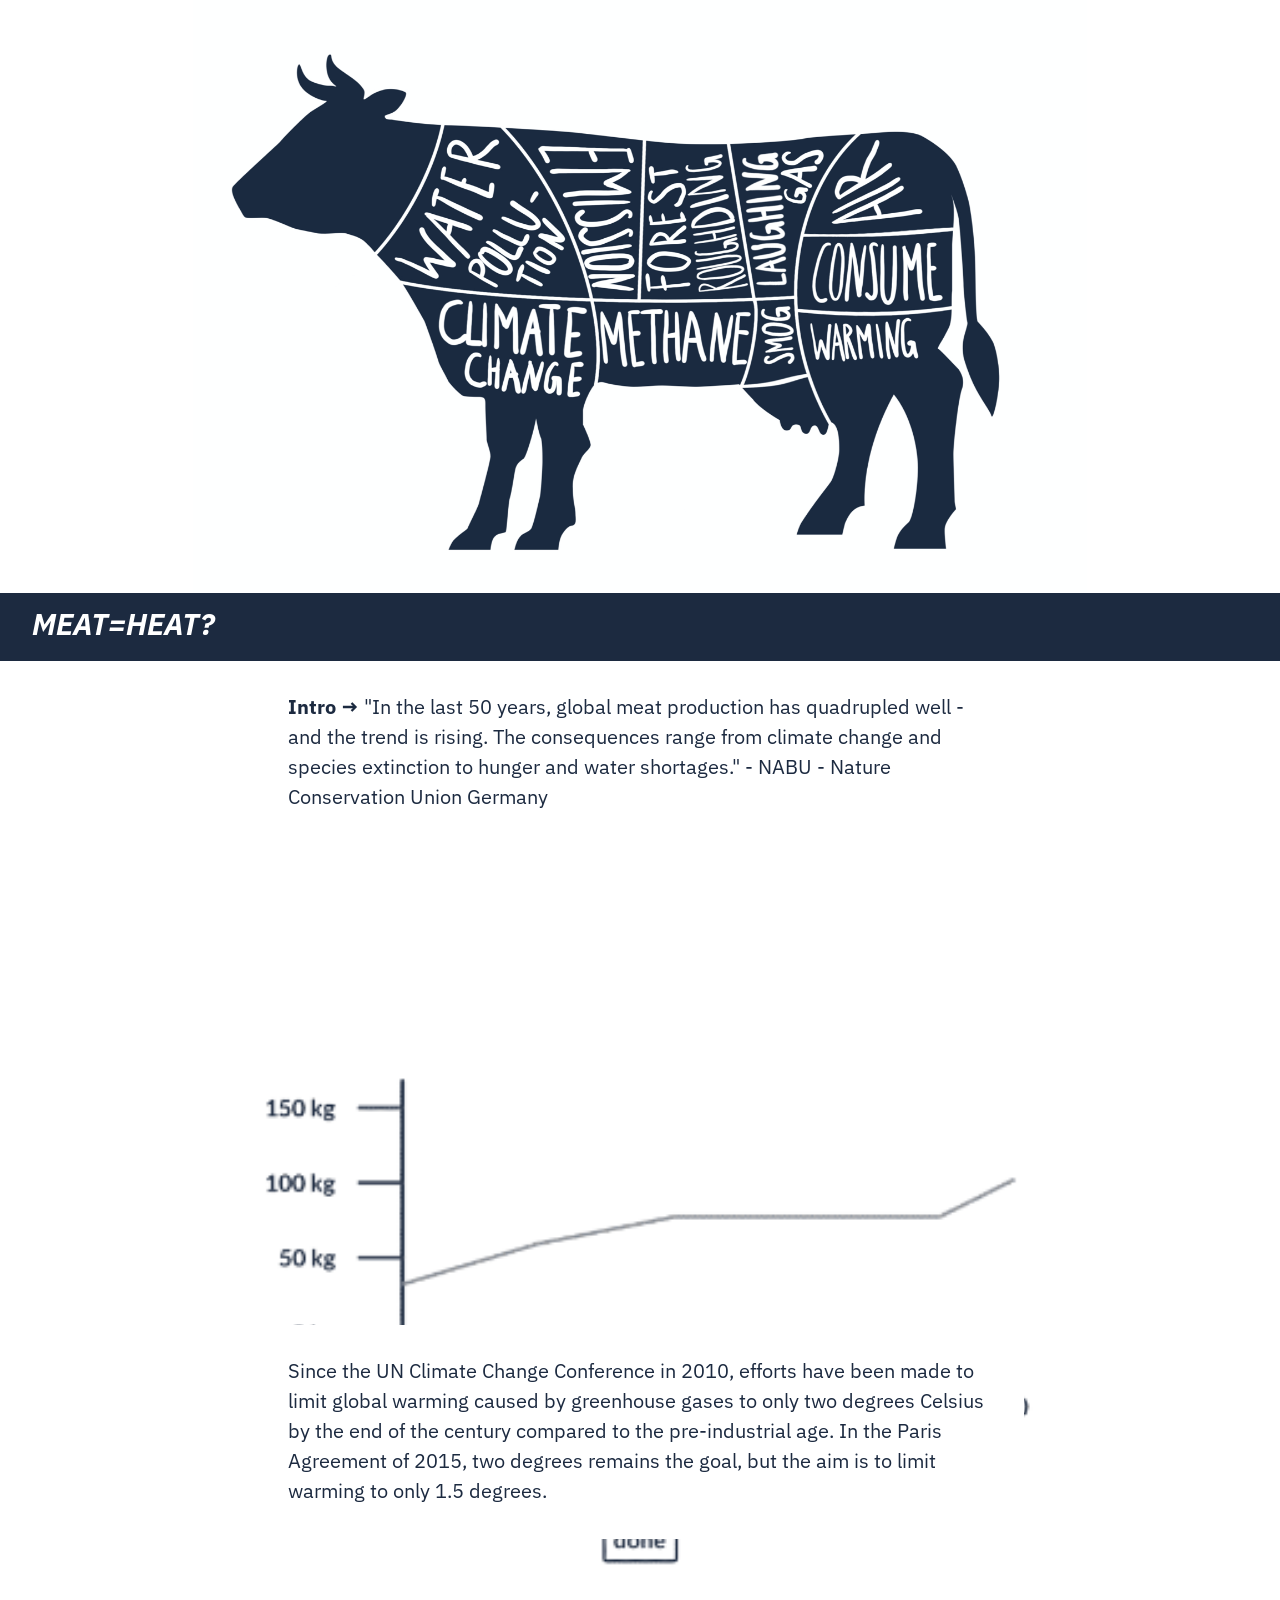
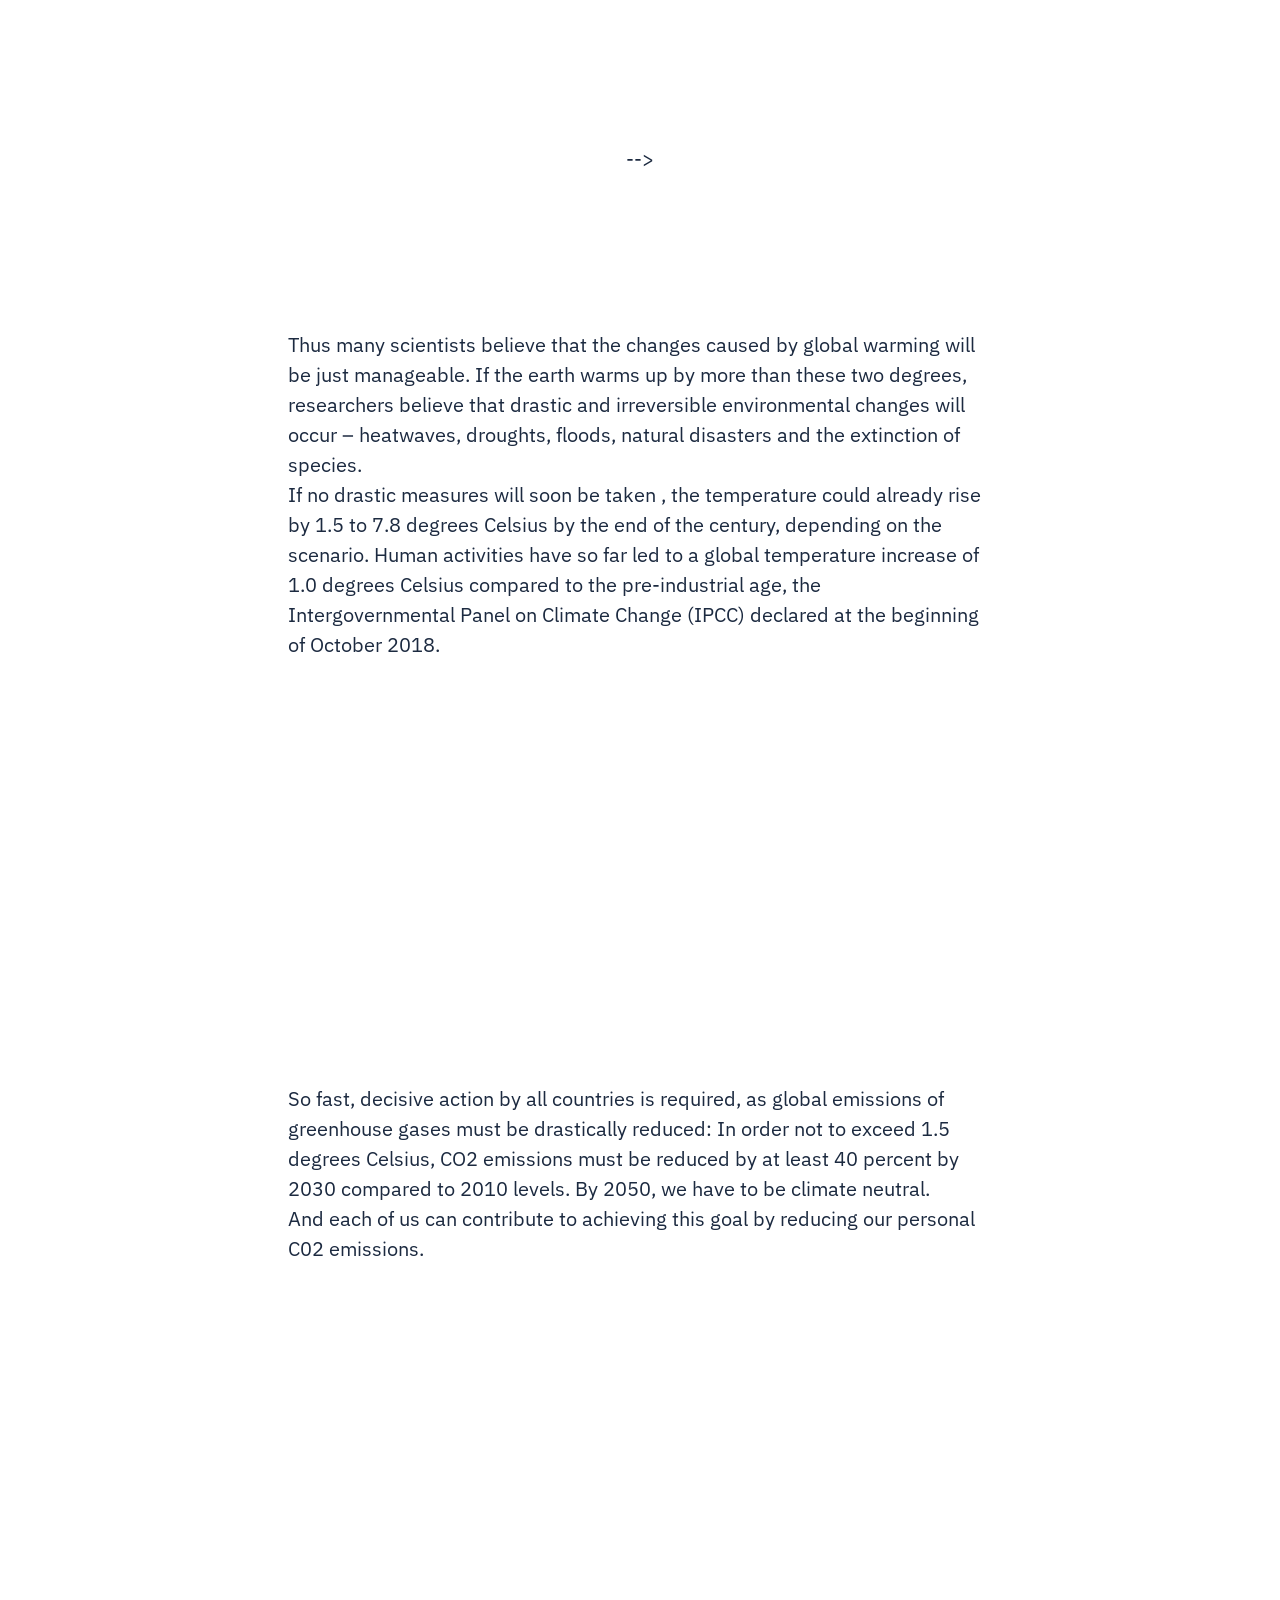
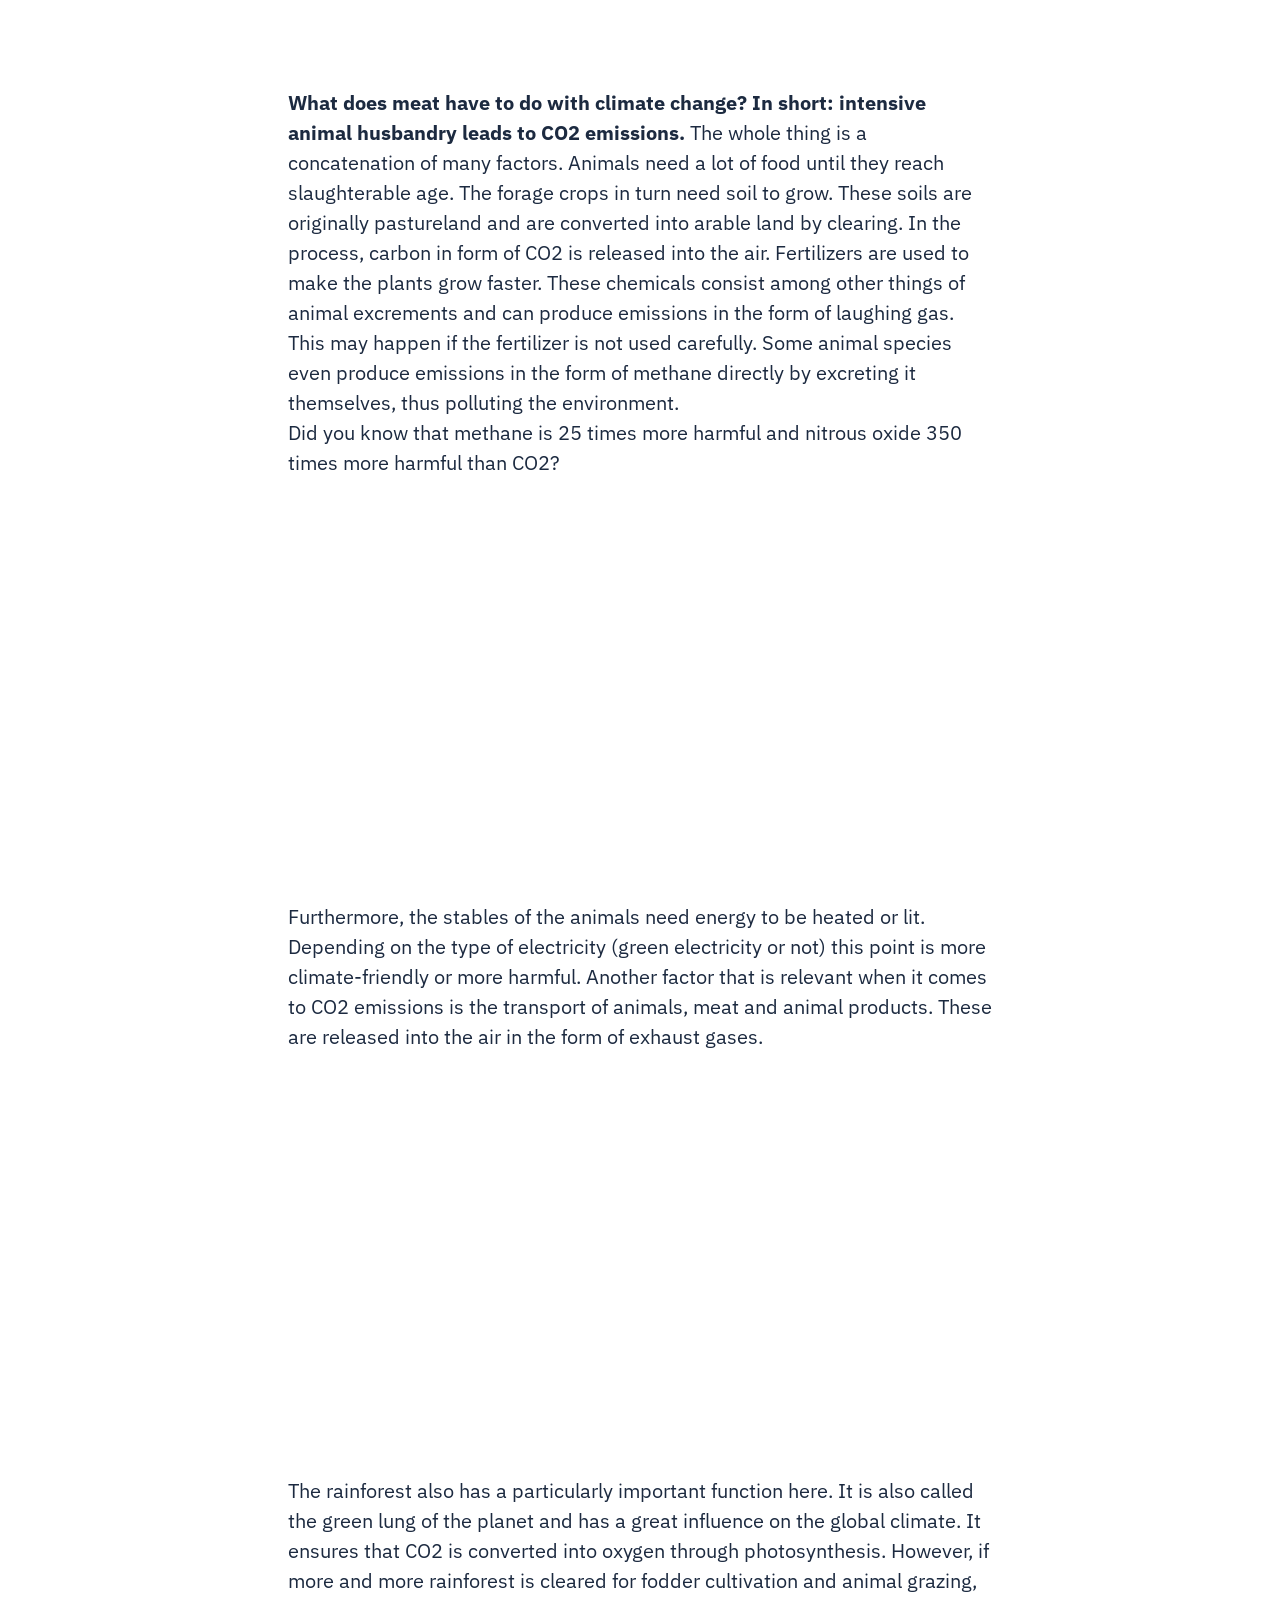
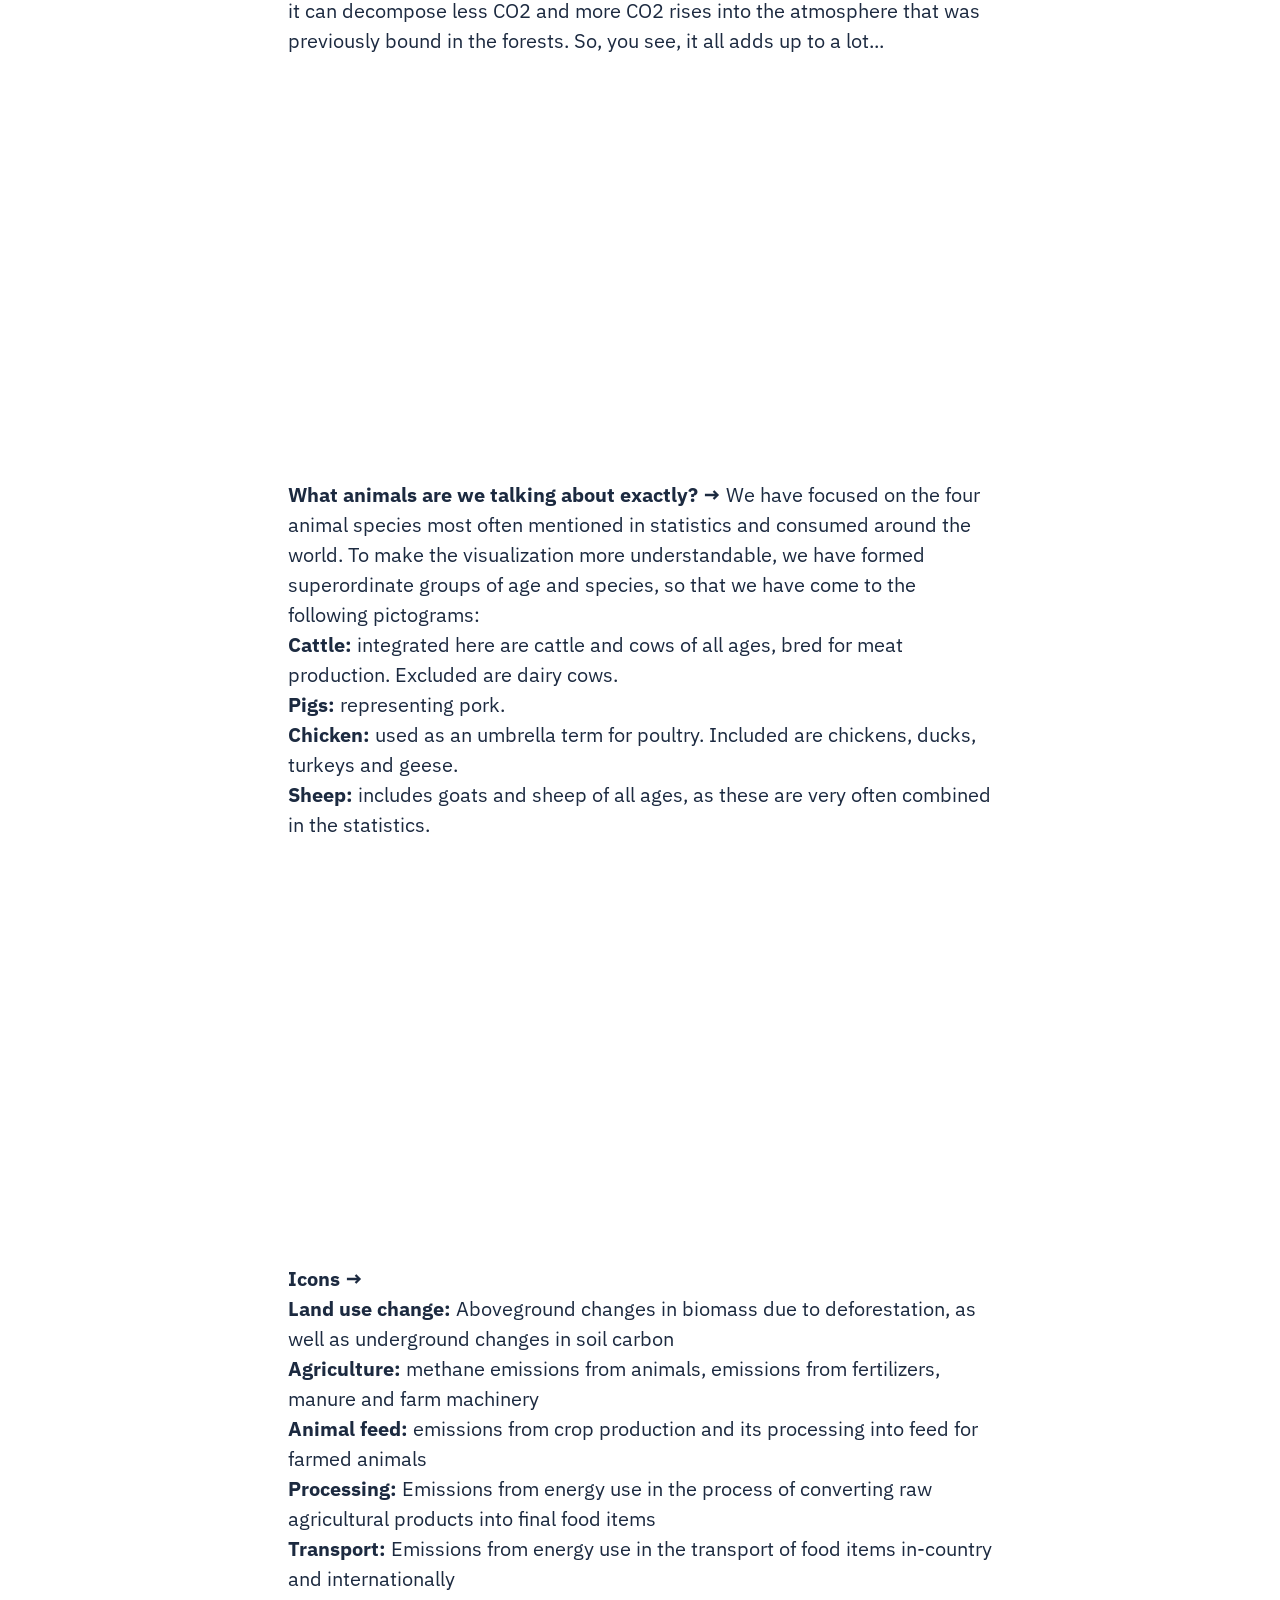
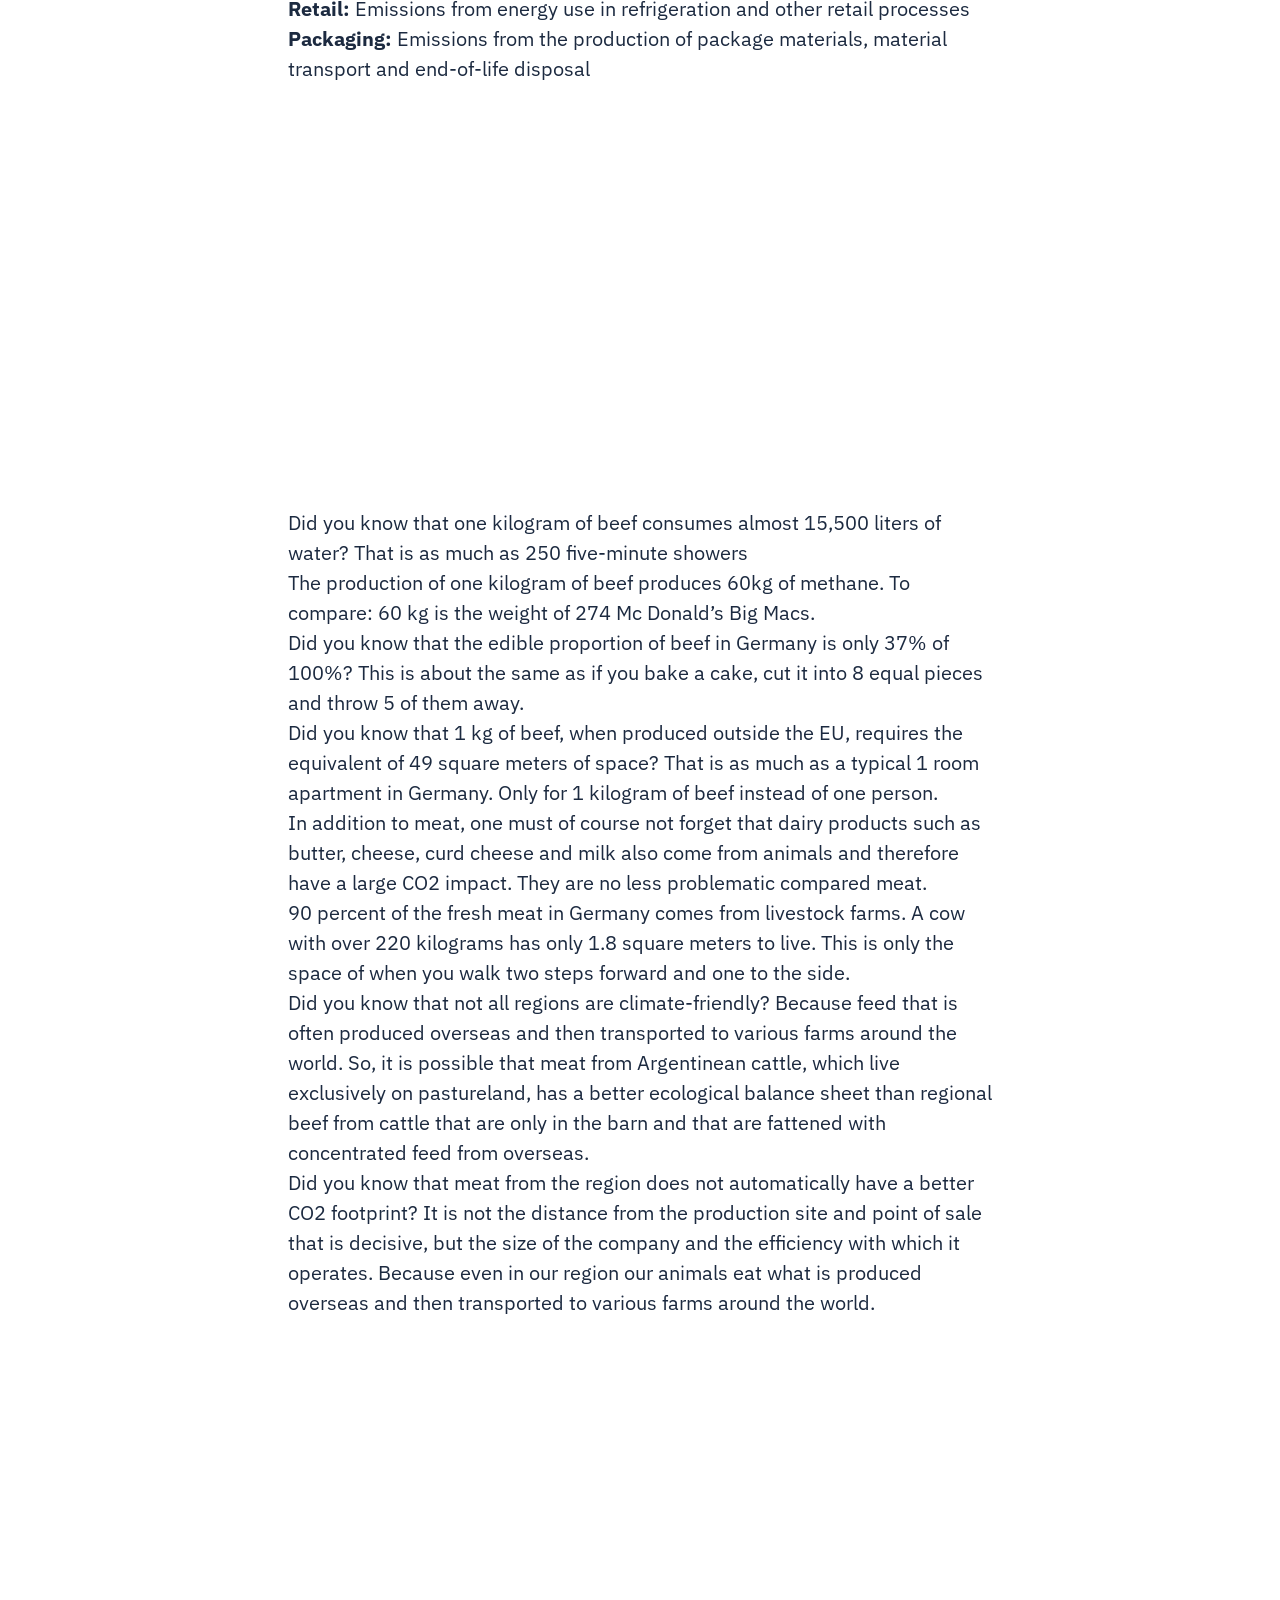
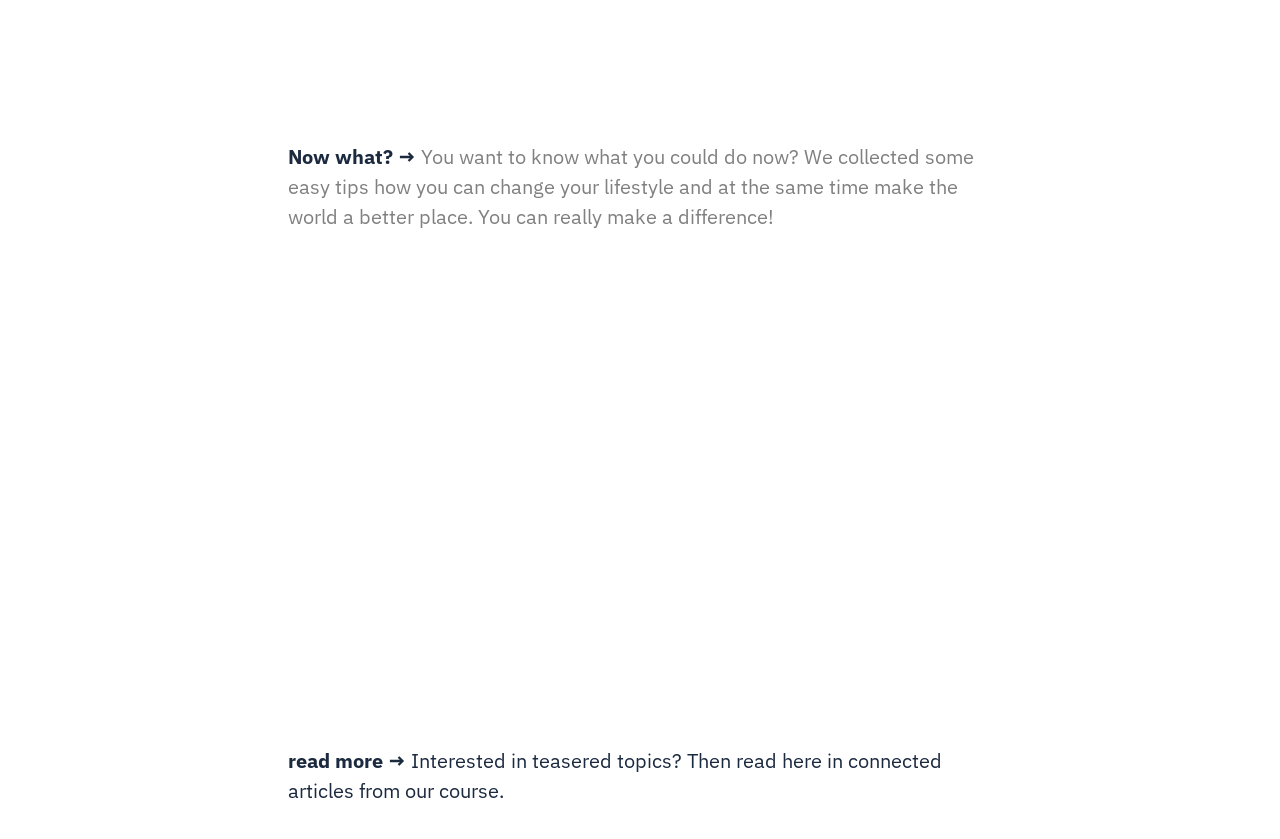
==== commit 51b65e2c: "Bilder hinzugefügt, Farbfläche beim scrollen weg, debug modus ausgeschaltet," ====
--- a/S01-Intro/index.html
+++ b/S01-Intro/index.html
@@ -1,295 +1,184 @@
 <!DOCTYPE html>
 <html lang="de">
 
-<head>
-  <meta charset="utf-8">
-  <meta http-equiv="X-UA-Compatible" content="IE=edge">
-  <meta name="viewport" content="width=device-width,initial-scale=1.0">
-  <title>Scrollytelling Template</title>
-  <script src="../assets/js/vue.js"></script>
-  <script src="../assets/js/scrollama.min.js"></script>
-  <script src="../assets/js/d3.min.js"></script>
-  <link rel="stylesheet" href="../assets/css/normalize.css">
-  <link rel="stylesheet" href="../assets/css/fonts.css">
-  <link rel="stylesheet" href="index.css">
-</head>
+  <head>
+    <meta charset="utf-8">
+    <meta http-equiv="X-UA-Compatible" content="IE=edge">
+    <meta name="viewport" content="width=device-width,initial-scale=1.0">
+    <title>Scrollytelling Template</title>
+    <script src="../assets/js/vue.js"></script>
+    <script src="../assets/js/scrollama.min.js"></script>
+    <script src="../assets/js/d3.min.js"></script>
+    <link rel="stylesheet" href="../assets/css/normalize.css">
+    <link rel="stylesheet" href="../assets/css/fonts.css">
+    <link rel="stylesheet" href="index.css">
+  </head>
 
-<body>
-  <div id="app">
-    <header>
-      <h1>MEAT=HEAT?<br>🥓🥩🍔🌭🍖🍗🦴🌯</h1>
+  <body>
+    <div id="app">
+      
+      <header>
+        <div class="headerDiv">
+          <img class="headerImg" src="../assets/images/header.png"/>
+        </div>
+        <h1>MEAT=HEAT?<br></h1>
+      </header>
+      <main>
 
-    </header>
-    <main>
+        <section class="intro">
+          <p>
+            <strong>Intro → </strong>
+            "In the last 50 years, global meat production has quadrupled well - and the trend is rising. The consequences range from climate change and species extinction to hunger and water shortages." - NABU - Nature Conservation Union Germany
+          </p>
+        </section>
 
-      <section class="intro">
-        <p>
-          <strong>Intro → </strong>
-          "In the last 50 years, global meat production has quadrupled well - and the trend is rising. The consequences
-          range from climate change and species extinction to hunger and water shortages." - NABU - Nature Conservation
-          Union Germany
-        </p>
+        <section class="scrolly">
 
-      </section>
+          <figure ref="figure">
+            <img v-if="step ===0" src="../assets/images/01.png"/>
+            <img v-if="step ===1" src="../assets/images/02.png"/>
+            <img v-if="step ===2" src="../assets/images/03.png"/>
+            <img v-if="step ===3" src="../assets/images/04.png"/>
+            <img v-if="step ===4" src="../assets/images/05.png"/>
+            <img v-if="step ===5" src="../assets/images/06.png"/>
+            <img v-if="step ===6" src="../assets/images/cattle.png"/> 
+            <!-- <svg :width="width" :height="height">
+              <rect class="bg" :width="width * progress" :height="height" />
+              
+              <text class="step" :y="height / 2" dy="0.35em" :x="width / 2">{{ step }}</text>
+            </svg> -->
+          </figure> -->
 
-      <section class="scrolly">
+          <article>
+            
+            <div class="step"> <!-- 0 -->
+              <p>
+                <strong></strong>
+                Since the UN Climate Change Conference in 2010, efforts have been made to limit global warming caused by greenhouse gases to only two degrees Celsius by the end of the century compared to the pre-industrial age. In the Paris Agreement of 2015, two degrees remains the goal, but the aim is to limit warming to only 1.5 degrees.
+              </p>
+            </div>
 
-        <figure ref="figure">
-          <!-- <img v-if="step ===0" src="../assets/images/01.png"/>
-          <img v-if="step ===1" src="../assets/images/02.png"/>
-          <img v-if="step ===2" src="../assets/images/03.png"/>
-          <img v-if="step ===3" src="../assets/images/04.png"/>
-          <img v-if="step ===4" src="../assets/images/05.png"/>
-          <img v-if="step ===5" src="../assets/images/06.png"/>
-          <img v-if="step ===6" src="../assets/images/cattle.png"/> -->
-          <svg :width="width" :height="height">
-            <rect class="bg" :width="width * progress" :height="height" />
+            <div class="step"> <!-- 1 -->
+              <p>
+                <strong></strong>
+                Thus many scientists  believe that the changes caused by global warming will be just manageable. If the earth warms up by more than these two degrees, researchers believe that drastic and irreversible environmental changes will occur – heatwaves, droughts, floods, natural disasters and the extinction of species.<br>
+                If no drastic measures will soon be taken , the temperature could already rise by 1.5 to 7.8 degrees Celsius by the end of the century, depending on the scenario. Human activities have so far led to a global temperature increase of 1.0 degrees Celsius compared to the pre-industrial age, the Intergovernmental Panel on Climate Change (IPCC) declared at the beginning of October 2018.
+              </p>
+            </div>
 
-            <text class="step" :y="height / 2" dy="0.35em" :x="width / 2">{{ step }}</text>
-          </svg>
-        </figure>
-        <article>
-          <div class="step">
-            <p>
-              <strong></strong>
-              Since the UN Climate Change Conference in 2010, efforts have been made to limit global warming caused by
-              greenhouse gases to only two degrees Celsius by the end of the century compared to the pre-industrial age.
-              In the Paris Agreement of 2015, two degrees remains the goal, but the aim is to limit warming to only 1.5
-              degrees.
+            <div class="step"> <!-- 2 -->
+              <p>
+                <strong></strong>
+                So fast, decisive action by all countries is required, as global emissions of greenhouse gases must be drastically reduced: In order not to exceed 1.5 degrees Celsius, CO2 emissions must be reduced by at least 40 percent by 2030 compared to 2010 levels. By 2050, we have to be climate neutral.
+                <br>
+                And each of us can contribute to achieving this goal by reducing our personal C02 emissions.
+              </p>
+            </div>
 
+            <div class="step"> <!-- 3 -->
+              <p>
+                <strong>
+                  What does meat have to do with climate change?
+                  In short: intensive animal husbandry leads to CO2 emissions.
+                </strong>
+                The whole thing is a concatenation of many factors. Animals need a lot of food until they reach slaughterable age. The forage crops in turn need soil to grow. These soils are originally pastureland and are converted into arable land by clearing. In the process, carbon in form of CO2 is released into the air. Fertilizers are used to make the plants grow faster. These chemicals consist among other things of animal excrements and can produce emissions in the form of laughing gas. This may happen if the fertilizer is not used carefully.
+                Some animal species even produce emissions in the form of methane directly by excreting it themselves, thus polluting the environment.<br>
+                Did you know that methane is 25 times more harmful and nitrous oxide 350 times more harmful than CO2?
+              </p>
+            </div>
 
+            <div class="step"> <!-- 4 -->
+              <p>
+                <strong></strong>
+                 Furthermore, the stables of the animals need energy to be heated or lit. Depending on the type of electricity (green electricity or not) this point is more climate-friendly or more harmful. Another factor that is relevant when it comes to CO2 emissions is the transport of animals, meat and animal products. These are released into the air in the form of exhaust gases.
+              </p>
+            </div>
 
-            </p>
-          </div>
+            <div class="step"> <!-- 5 -->
+              <p>
+                <strong></strong>
+                The rainforest also has a particularly important function here. It is also called the green lung of the planet and has a great influence on the global climate.
+                It ensures that CO2 is converted into oxygen through photosynthesis. However, if more and more rainforest is cleared for fodder cultivation and animal grazing, it can decompose less CO2 and more CO2 rises into the atmosphere that was previously bound in the forests.
+                So, you see, it all adds up to a lot...
+              </p>  
+            </div>
 
-          <div class="step">
-            <p>
-              <strong></strong>
+            <div class="step"> <!-- 6 -->
+              <p>
+                <strong>
+                  What animals are we talking about exactly? → 
+                </strong>
+                We have focused on the four animal species most often mentioned in statistics and consumed around the world. 
+                To make the visualization more understandable, we have formed superordinate groups of age and species, so that we have come to the following pictograms:<br>
 
+                  <strong>Cattle:</strong> integrated here are cattle and cows of all ages, bred for meat production. Excluded are dairy cows.<br>
 
-              Thus many scientists believe that the changes caused by global warming will be just manageable. If the
-              earth warms up by more than these two degrees, researchers believe that drastic and irreversible
-              environmental changes will occur – heatwaves, droughts, floods, natural disasters and the extinction of
-              species.<br>
+                  <strong>Pigs:</strong>  representing pork.<br>
 
-              If no drastic measures will soon be taken , the temperature could already rise by 1.5 to 7.8 degrees
-              Celsius by the end of the century, depending on the scenario. Human activities have so far led to a global
-              temperature increase of 1.0 degrees Celsius compared to the pre-industrial age, the Intergovernmental
-              Panel on Climate Change (IPCC) declared at the beginning of October 2018.
-            </p>
-          </div>
+                  <strong>Chicken:</strong> used as an umbrella term for poultry. Included are chickens, ducks, turkeys and geese.<br>
 
-          <div class="step">
-            <p>
-              <strong></strong>
+                  <strong>Sheep:</strong> includes goats and sheep of all ages, as these are very often combined in the statistics. 
+              </p>
+            </div>
 
+            <div class="step"> <!-- 7 -->
+              <p>
+                <strong>Icons → </strong><br>
+                <strong>Land use change: </strong>Aboveground changes in biomass due to deforestation, as well as underground changes in soil carbon<br>
+                <strong>Agriculture:</strong> methane emissions from animals, emissions from fertilizers, manure and farm machinery<br>
+                <strong>Animal feed:</strong> emissions from crop production and its processing into feed for farmed animals<br>
+                <strong>Processing: </strong>Emissions from energy use in the process of converting raw agricultural products into final food items<br>
+                <strong>Transport:</strong> Emissions from energy use in the transport of food items in-country and internationally<br>
+                <strong>Retail:</strong> Emissions from energy use in refrigeration and other retail processes<br>
+                <strong>Packaging:</strong> Emissions from the production of package materials, material transport and end-of-life disposal
+              </p>
+            </div>
 
+            <div class="step"><!-- 8(Kontextspalte) -->
+              <p>
+                <strong></strong>
+                
+                Did you know that one kilogram of beef consumes almost 15,500 liters of water?
+                That is as much as 250 five-minute showers<br>
+                The production of one kilogram of beef produces 60kg of methane.
+                To compare: 60 kg is the weight of 274 Mc Donald’s Big Macs.<br>
+                Did you know that the edible proportion of beef in Germany is only 37% of 100%? This is about the same as if you bake a cake, cut it into 8 equal pieces and throw 5 of them away.<br>
+                Did you know that 1 kg of beef, when produced outside the EU, requires the equivalent of 49 square meters of space? That is as much as a typical 1 room apartment in Germany. Only for 1 kilogram of beef instead of one person.<br>
+                In addition to meat, one must of course not forget that dairy products such as butter, cheese, curd cheese and milk also come from animals and therefore have a large CO2 impact. They are no less problematic compared meat.<br>
+                90 percent of the fresh meat in Germany comes from livestock farms. A cow with over 220 kilograms has only 1.8 square meters to live. This is only the space of when you walk two steps forward and one to the side.<br>
+                Did you know that not all regions are climate-friendly? Because feed that is often produced overseas and then transported to various farms around the world.
+                So, it is possible that meat from Argentinean cattle, which live exclusively on pastureland, has a better ecological balance sheet than regional beef from cattle that are only in the barn and that are fattened with concentrated feed from overseas.<br>
+                Did you know that meat from the region does not automatically have a better CO2 footprint?
+                It is not the distance from the production site and point of sale that is decisive, but the size of the company and the efficiency with which it operates. Because even in our region our animals eat what is produced overseas and then transported to various farms around the world.
 
+              </p>
+            </div>
 
-              So fast, decisive action by all countries is required, as global emissions of greenhouse gases must be
-              drastically reduced: In order not to exceed 1.5 degrees Celsius, CO2 emissions must be reduced at least 40 percent
-               by 2030 compared to 2010 levels. By 2050, we have to be climate neutral.
+            <div class="step mycustomparagraph"> <!-- 9 -->
+              <p>
+                <strong>Now what? → </strong>
+                You want to know what you could do now?
+                We collected some easy tips how you can change your lifestyle and at the same time make the world a better place. You can really make a difference!
+              </p>
+            </div>
 
+          </article>
 
-              <br>
-              And each of us can contribute to achieving this goal by reducing our personal C02 emissions.
-            </p>
-          </div>
+        </section>
 
-          <div class="step">
-            <p>
-              <strong>What does meat have to do with climate change?
+        <section class="outro">
+          <p>
+            <strong>read more → </strong>
+            Interested in teasered topics?
+            Then read here in connected articles from our course.
+          </p>
+        </section>
 
-                In short: intensive animal husbandry leads to CO2 emissions.</strong>
-              The whole thing is a concatenation of many factors. Animals need a lot of food until they reach
-              slaughterable age. The forage crops in turn need soil to grow. These soils are originally pastureland and
-              are converted into arable land by clearing. In the process, carbon in form of CO2 is released into the
-              air. Fertilizers are used to make the plants grow faster. These chemicals consist among other things of
-              animal excrements and can produce emissions in the form of laughing gas. This may happen if the fertilizer
-              is not used carefully.
+      </main>
+      <footer>
+      </footer>
+    </div>
+    <script src="./index.js"></script>
+  </body>
 
-              Some animal species even produce emissions in the form of methane directly by excreting it themselves,
-              thus polluting the environment.<br>
-              Did you know that methane is 25 times more harmful and nitrous oxide 350 times more harmful than CO2?
-            </p>
-          </div>
-
-          <div class="step">
-            <p>
-
-              <strong></strong>
-
-              Furthermore, the stables of the animals need energy to be heated or lit. Depending on the type of
-              electricity (green electricity or not) this point is more climate-friendly or more harmful. Another factor
-              that is relevant when it comes to CO2 emissions is the transport of animals, meat and animal products.
-              These are released into the air in the form of exhaust gases.
-
-
-
-            </p>
-          </div>
-          <div class="step">
-            <p>
-              <strong></strong>
-              The rainforest also has a particularly important function here. It is also called the green lung of the
-              planet and has a great influence on the global climate.
-
-              It ensures that CO2 is converted into oxygen through photosynthesis. However, if more and more rainforest
-              is cleared for fodder cultivation and animal grazing, it can decompose less CO2 and more CO2 rises into
-              the atmosphere that was previously bound in the forests.
-
-
-
-              So, you see, it all adds up to a lot...
-          </div>
-
-          <div class="step">
-            <p>
-              <strong>What animals are we talking about exactly?
-
-                → </strong>
-              We have focused on the four animal species most often mentioned in statistics and consumed around the
-              world.
-
-              To make the visualization more understandable, we have formed superordinate groups of age and species, so
-              that we have come to the following pictograms:<br>
-
-              <strong>Cattle:</strong> integrated here are cattle and cows of all ages, bred for meat production.
-              Excluded are dairy cows.<br>
-
-              <strong>Pigs:</strong> representing pork.<br>
-
-              <strong>Chicken:</strong> used as an umbrella term for poultry. Included are chickens, ducks, turkeys and
-              geese.<br>
-
-              <strong>Sheep:</strong> includes goats and sheep of all ages, as these are very often combined in the
-              statistics.
-
-
-
-
-            </p>
-          </div>
-
-          <div class="step">
-            <p>
-              <strong>Icons → </strong><br>
-              <strong>Land use change: </strong>Aboveground changes in biomass due to deforestation, as well as
-              underground changes in soil carbon<br>
-
-
-
-              <strong>Agriculture:</strong> methane emissions from animals, emissions from fertilizers, manure and farm
-              machinery<br>
-
-
-
-              <strong>Animal feed:</strong> emissions from crop production and its processing into feed for farmed
-              animals<br>
-
-
-
-              <strong>Processing: </strong>Emissions from energy use in the process of converting raw agricultural
-              products into final food items<br>
-
-
-
-              <strong>Transport:</strong> Emissions from energy use in the transport of food items in-country and
-              internationally<br>
-
-
-
-              <strong>Retail:</strong> Emissions from energy use in refrigeration and other retail processes<br>
-
-
-
-              <strong>Packaging:</strong> Emissions from the production of package materials, material transport and
-              end-of-life disposal
-            </p>
-          </div>
-
-          <div class="step">
-            <p>
-              <strong></strong>
-
-              Did you know that one kilogram of beef consumes almost 15,500 liters of water?
-
-              That is as much as 250 five-minute showers<br>
-
-
-
-              The production of one kilogram of beef produces 60kg of methane.
-
-              To compare: 60 kg is the weight of 274 Mc Donald’s Big Macs.<br>
-
-
-
-              Did you know that the edible proportion of beef in Germany is only 37% of 100%? This is about the same as
-              if you bake a cake, cut it into 8 equal pieces and throw 5 of them away.<br>
-
-
-
-              Did you know that 1 kg of beef, when produced outside the EU, requires the equivalent of 49 square meters
-              of space? That is as much as a typical 1 room apartment in Germany. Only for 1 kilogram of beef instead of
-              one person.<br>
-
-
-
-              In addition to meat, one must of course not forget that dairy products such as butter, cheese, curd cheese
-              and milk also come from animals and therefore have a large CO2 impact. They are no less problematic
-              compared meat.<br>
-
-
-
-              90 percent of the fresh meat in Germany comes from livestock farms. A cow with over 220 kilograms has only
-              1.8 square meters to live. This is only the space of when you walk two steps forward and one to the
-              side.<br>
-
-
-
-              Did you know that not all regions are climate-friendly? Because feed that is often produced overseas and
-              then transported to various farms around the world.
-
-              So, it is possible that meat from Argentinean cattle, which live exclusively on pastureland, has a better
-              ecological balance sheet than regional beef from cattle that are only in the barn and that are fattened
-              with concentrated feed from overseas.<br>
-
-
-
-              Did you know that meat from the region does not automatically have a better CO2 footprint?
-
-              It is not the distance from the production site and point of sale that is decisive, but the size of the
-              company and the efficiency with which it operates. Because even in our region our animals eat what is
-              produced overseas and then transported to various farms around the world.
-
-            </p>
-          </div>
-
-
-          <div class="step mycustomparagraph">
-            <p>
-              <strong>Now what? → </strong>
-              You want to know what you could do now?
-              We collected some easy tips how you can change your lifestyle and at the same time make the world a better
-              place. You can really make a difference!
-
-
-            </p>
-          </div>
-        </article>
-      </section>
-      <section class="outro">
-        <p>
-          <strong>read more → </strong>
-          Interested in teasered topics?
-          Then read here in connected articles from our course.
-        </p>
-      </section>
-    </main>
-    <footer>
-    </footer>
-  </div>
-  <script src="./index.js"></script>
-</body>
-
-</html>+</html>
--- a/S01-Intro/index.css
+++ b/S01-Intro/index.css
@@ -2,7 +2,9 @@
   --spacing: 2rem;
   --color-white: #fff;
   --color-black: #120c25;
-  --color-accent: #ee00aa;
+  --color-accent: #1C2A40;
+  --color-text-blue: #1C2A40;
+  --color-text-white: #fff;
   --max-width: 768px;
 }
 
@@ -20,7 +22,7 @@
   line-height: 1.5;
   font-weight: normal;
   font-style: normal;
-  color: var(--color-black);
+  color: var(--color-text-blue);
   display: flex;
   flex-direction: column;
   justify-content: center;
@@ -35,12 +37,26 @@
 
 header {
   line-height: 1.2;
-  text-transform: uppercase;
   font-style: italic;
-  display: flex;
-  justify-content: center;
-  align-items: center;
-  margin: var(--spacing) 0 0 0;
+
+ 
+  position: static;
+  left: 0;
+  top: 0;
+  right: 0;
+  bottom: 0;
+  margin: 0;
+
+}
+
+.headerDiv {
+  display: flex;
+  justify-content: center;
+  align-items: center;
+}
+
+.headerImg {
+  width: 70%;
 }
 
 header h1 {
@@ -99,11 +115,10 @@
   background: var(--color-white);
   padding: var(--spacing);
   width: 100%;
-  max-width: 460px;
   margin: 20vh 0;
 }
 .step.mycustomparagraph {
-  color: green;
+  color: grey;
 
 }
 
@@ -124,7 +139,7 @@
 }
 
 figure {
-  background-color: var(--color-black);
+  background-color: var(--color-white);
   position: -webkit-sticky;
   position: sticky;
   width: 100vw;
@@ -141,10 +156,7 @@
   align-items: center;
 }
 
-img {
-  position: absolute;
-
-}
+
 figure svg {
   /* position: absolute; */
   top: 0;
@@ -167,11 +179,12 @@
 
 .erstes{
   height: 30rem;
-  background: url(../assets/images/01.png"/>");
+  background: url(../assets/images/01.png);
   background-position: center center;
   background-size: cover;
   font-weight: 400;
   font-size: 5rem;
+}
 
 .scrollama__debug-offset {
   border-color: var(--color-white) !important;
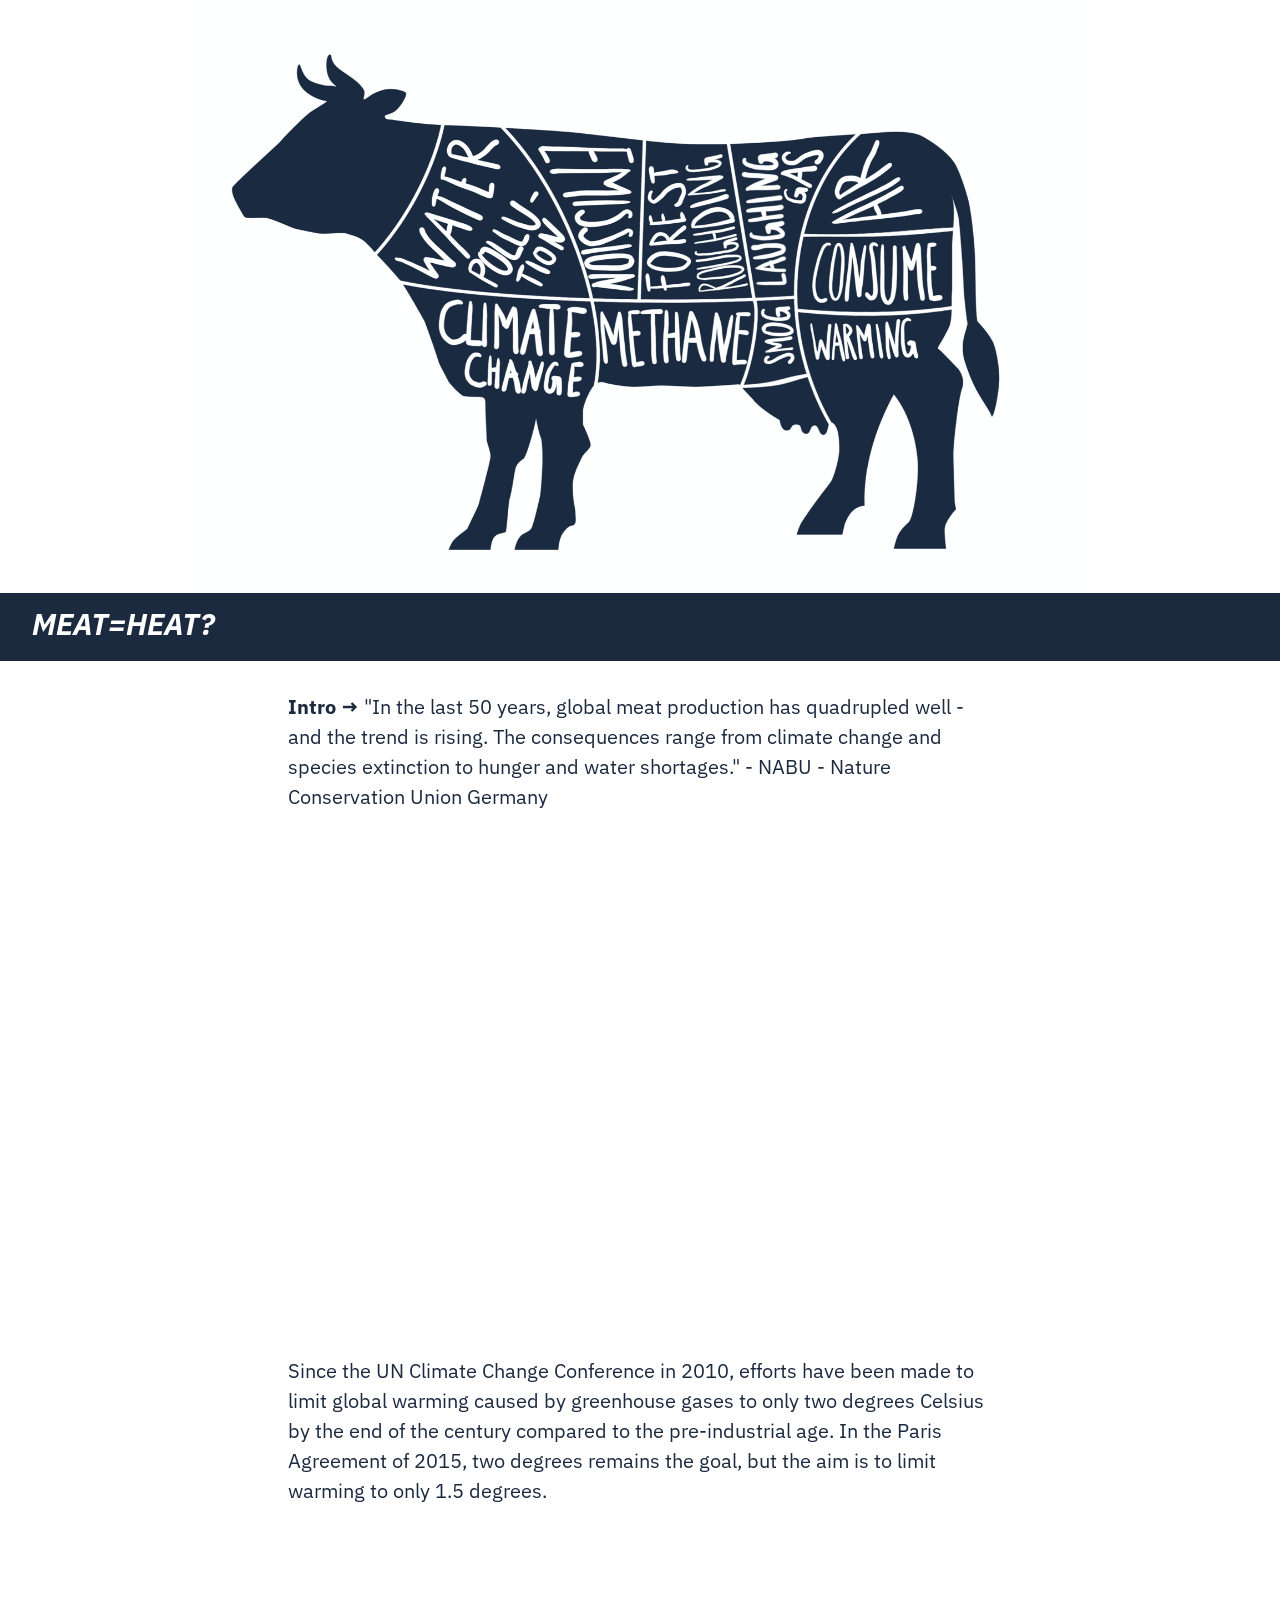
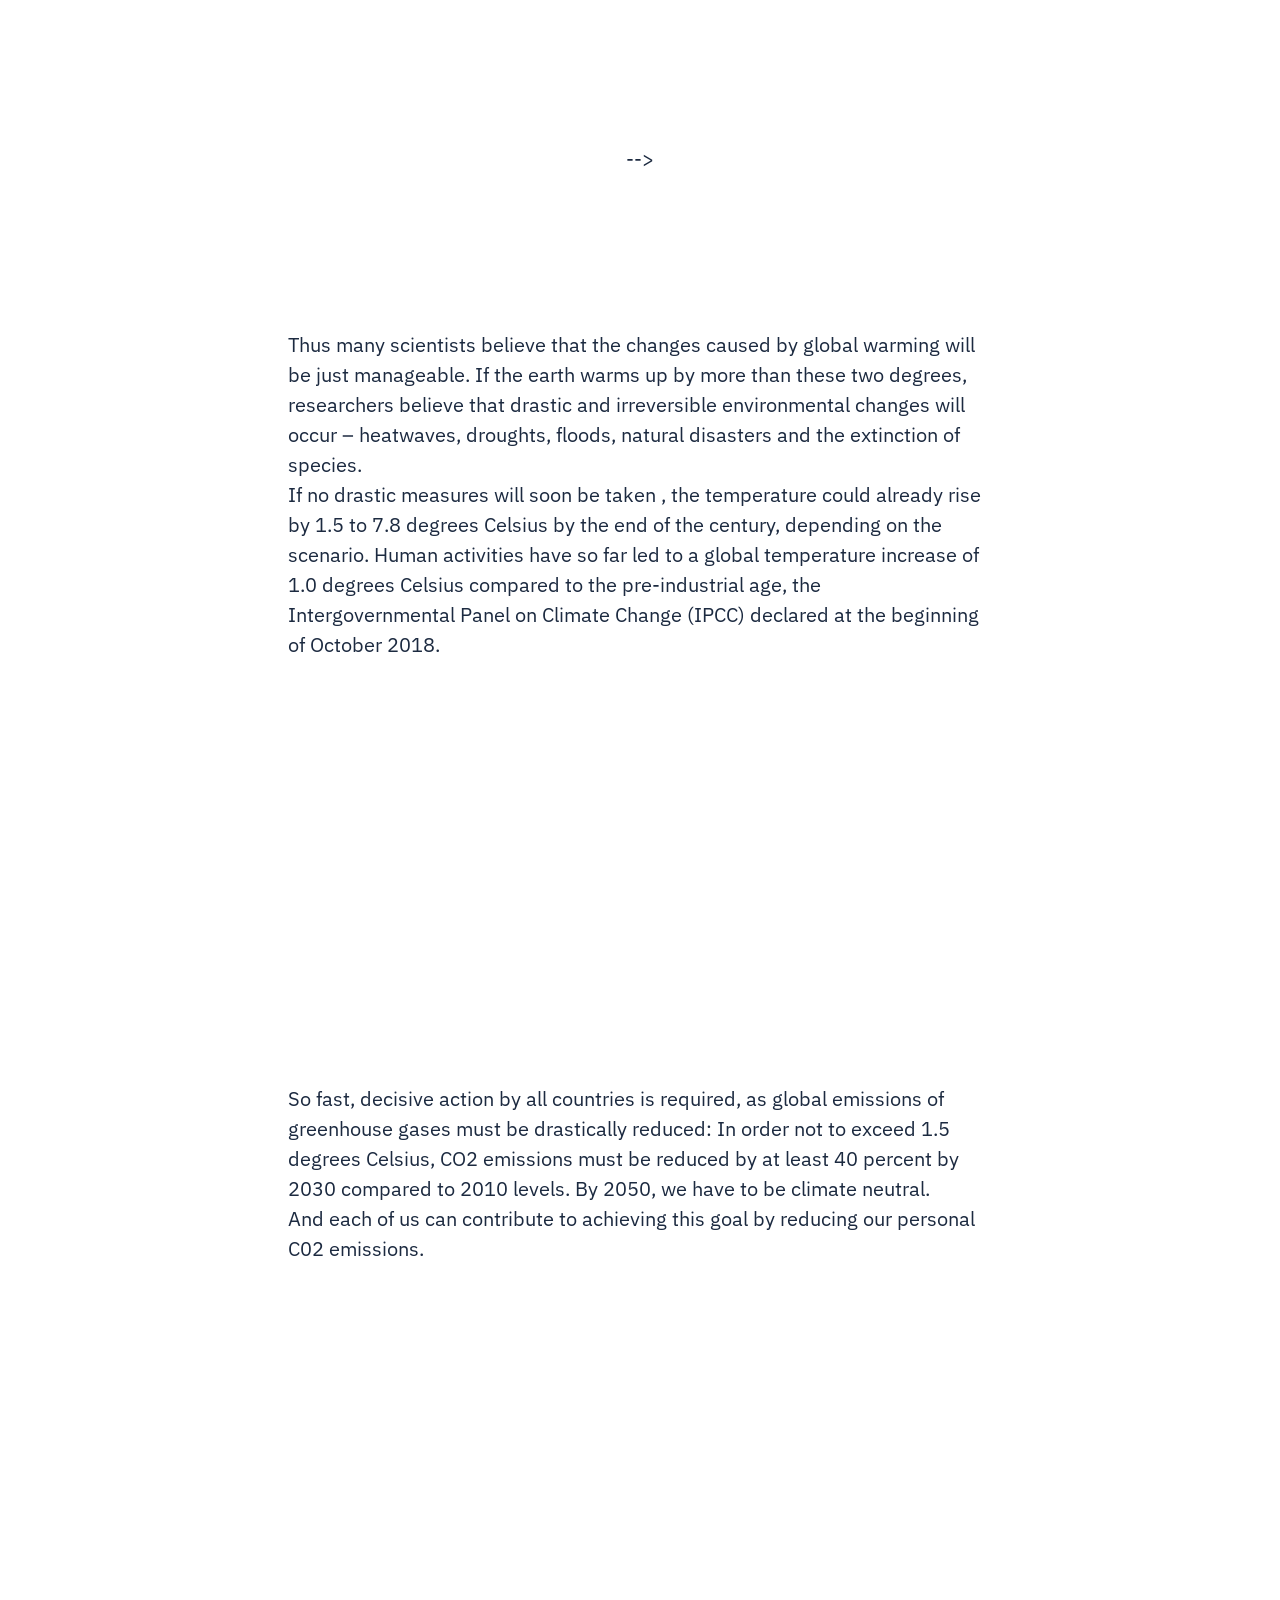
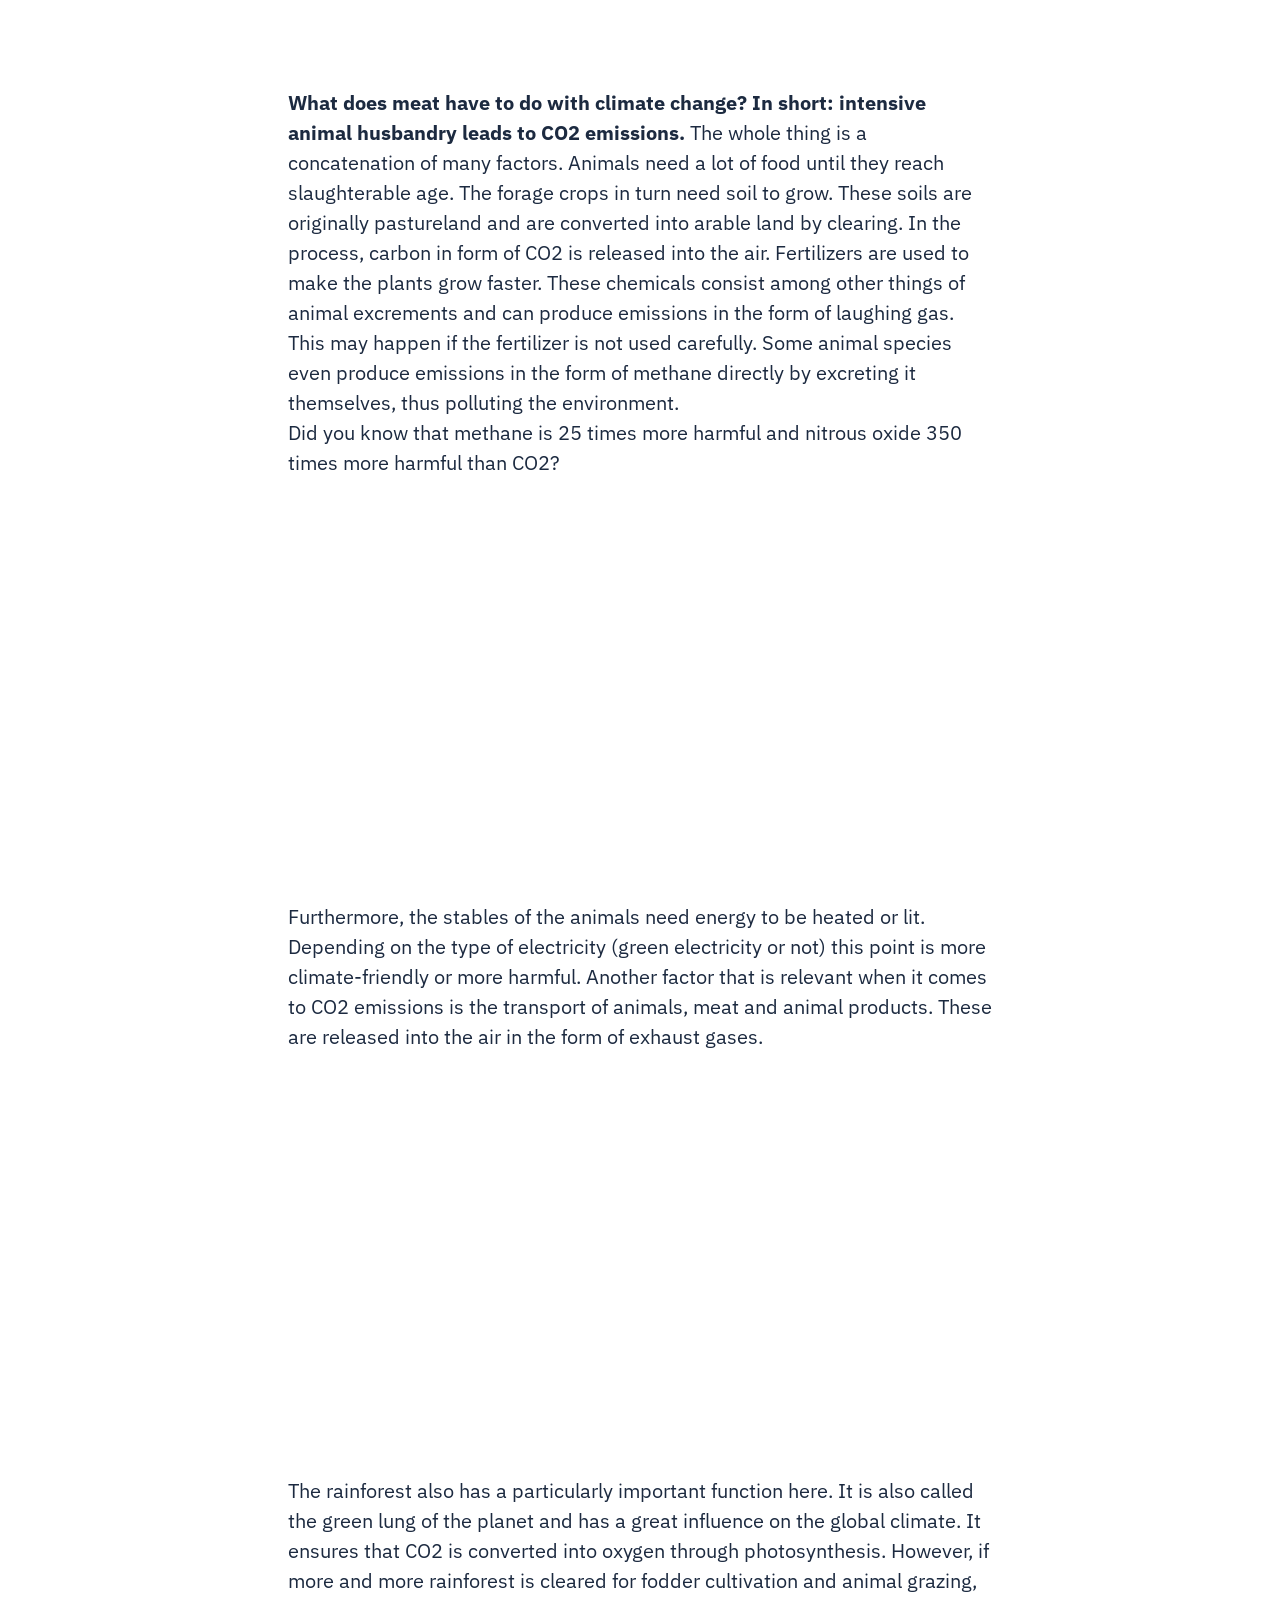
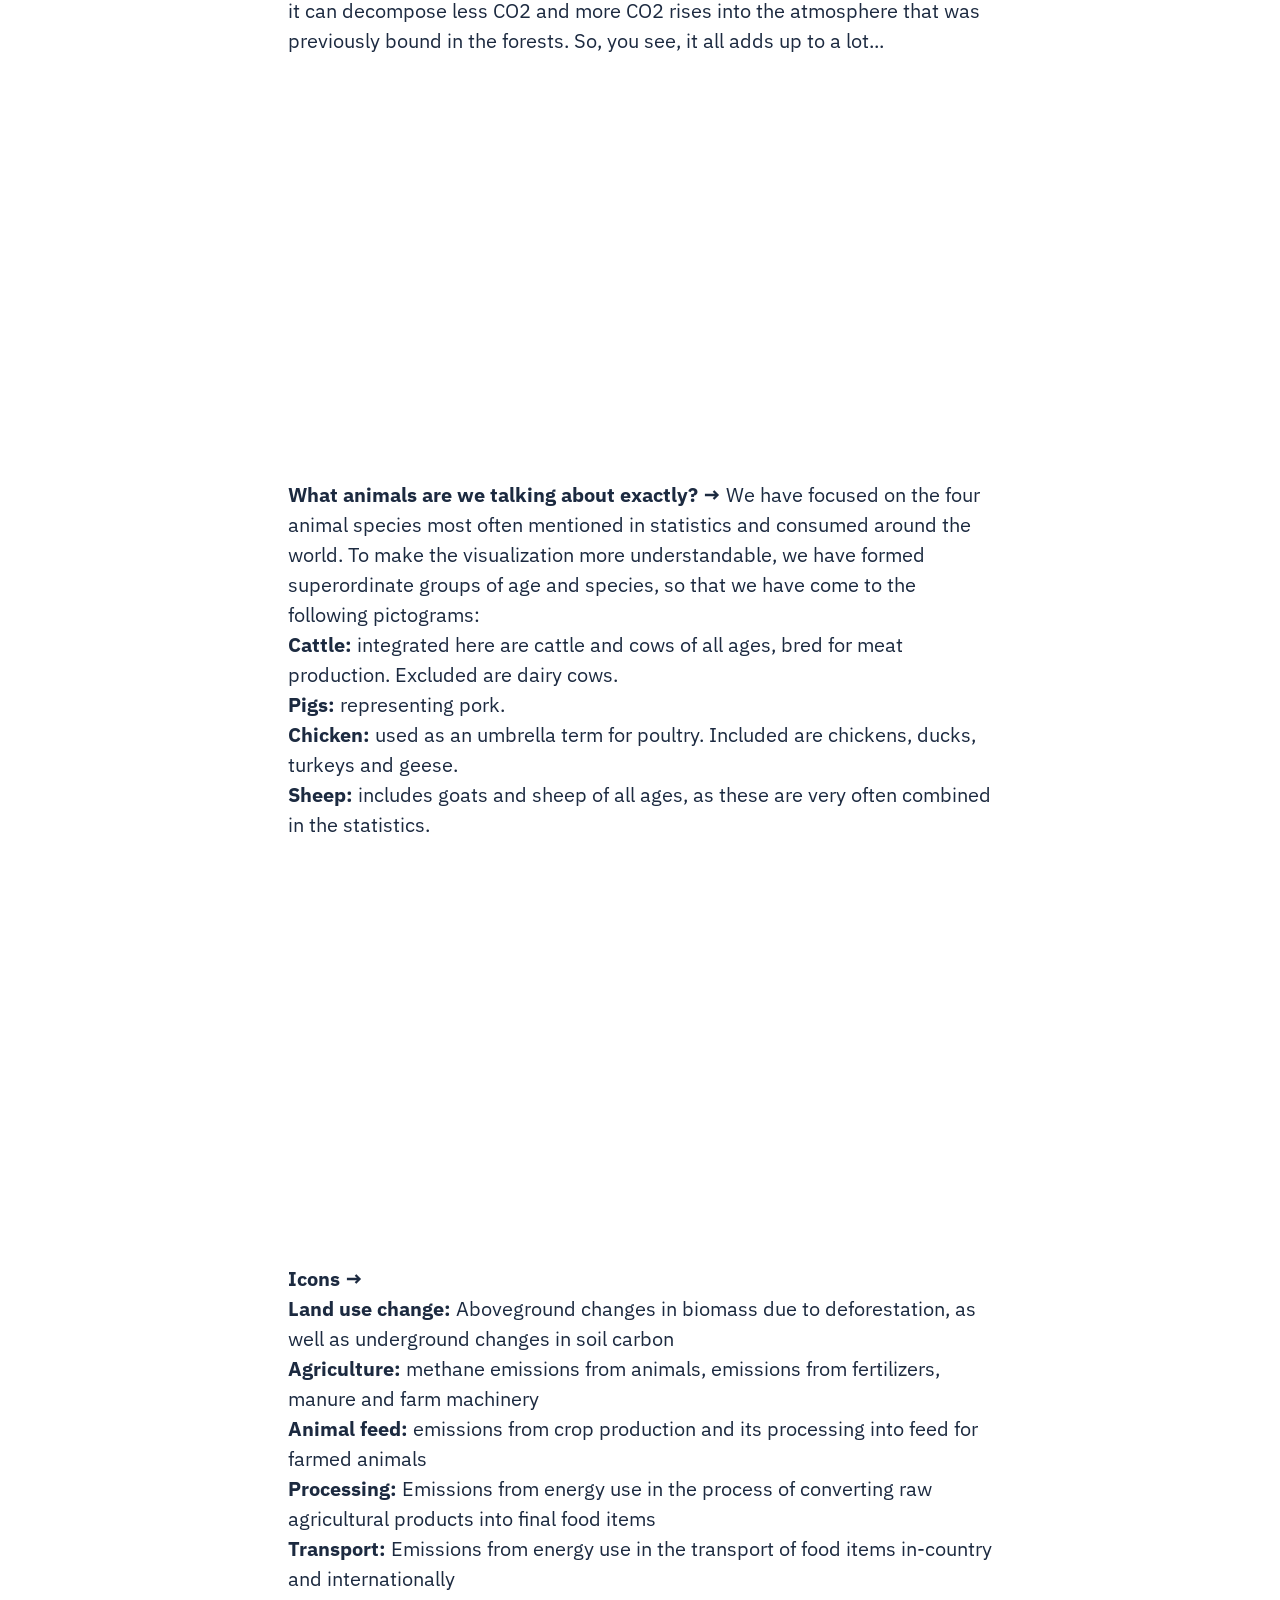
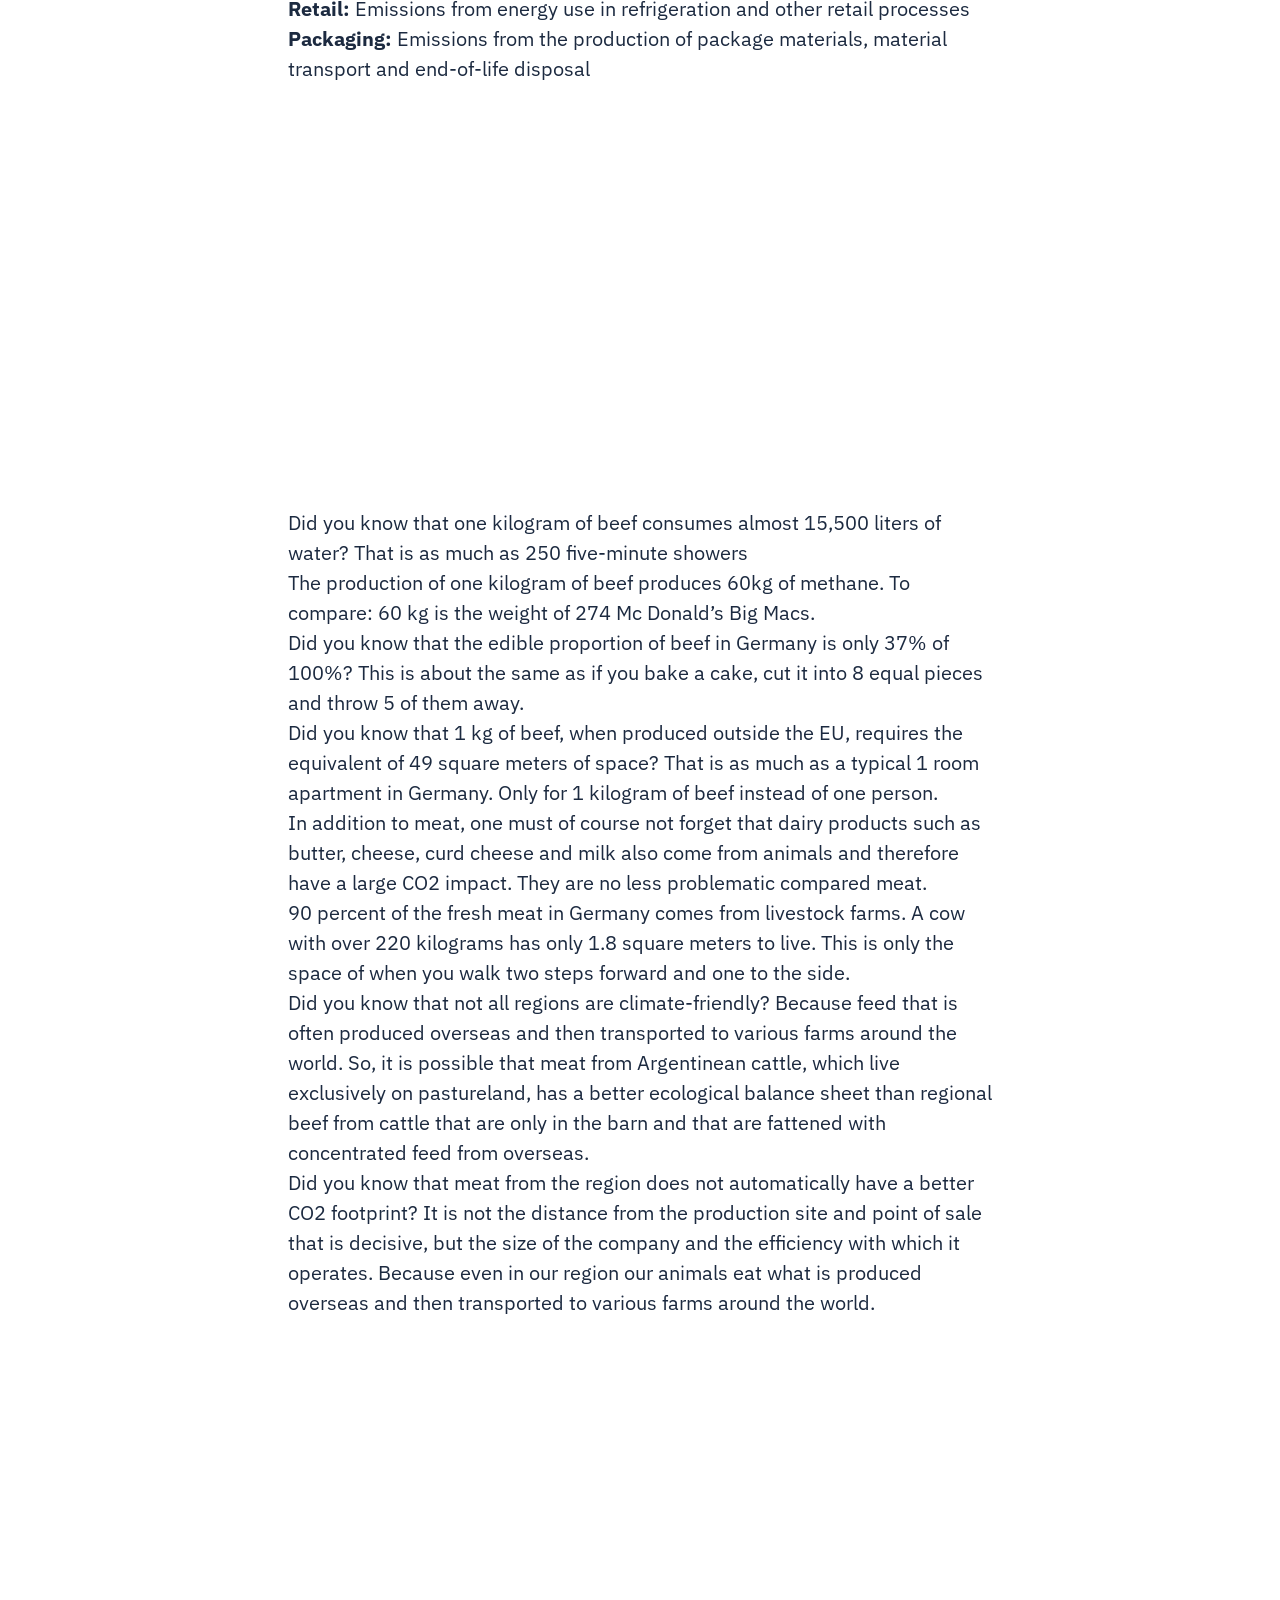
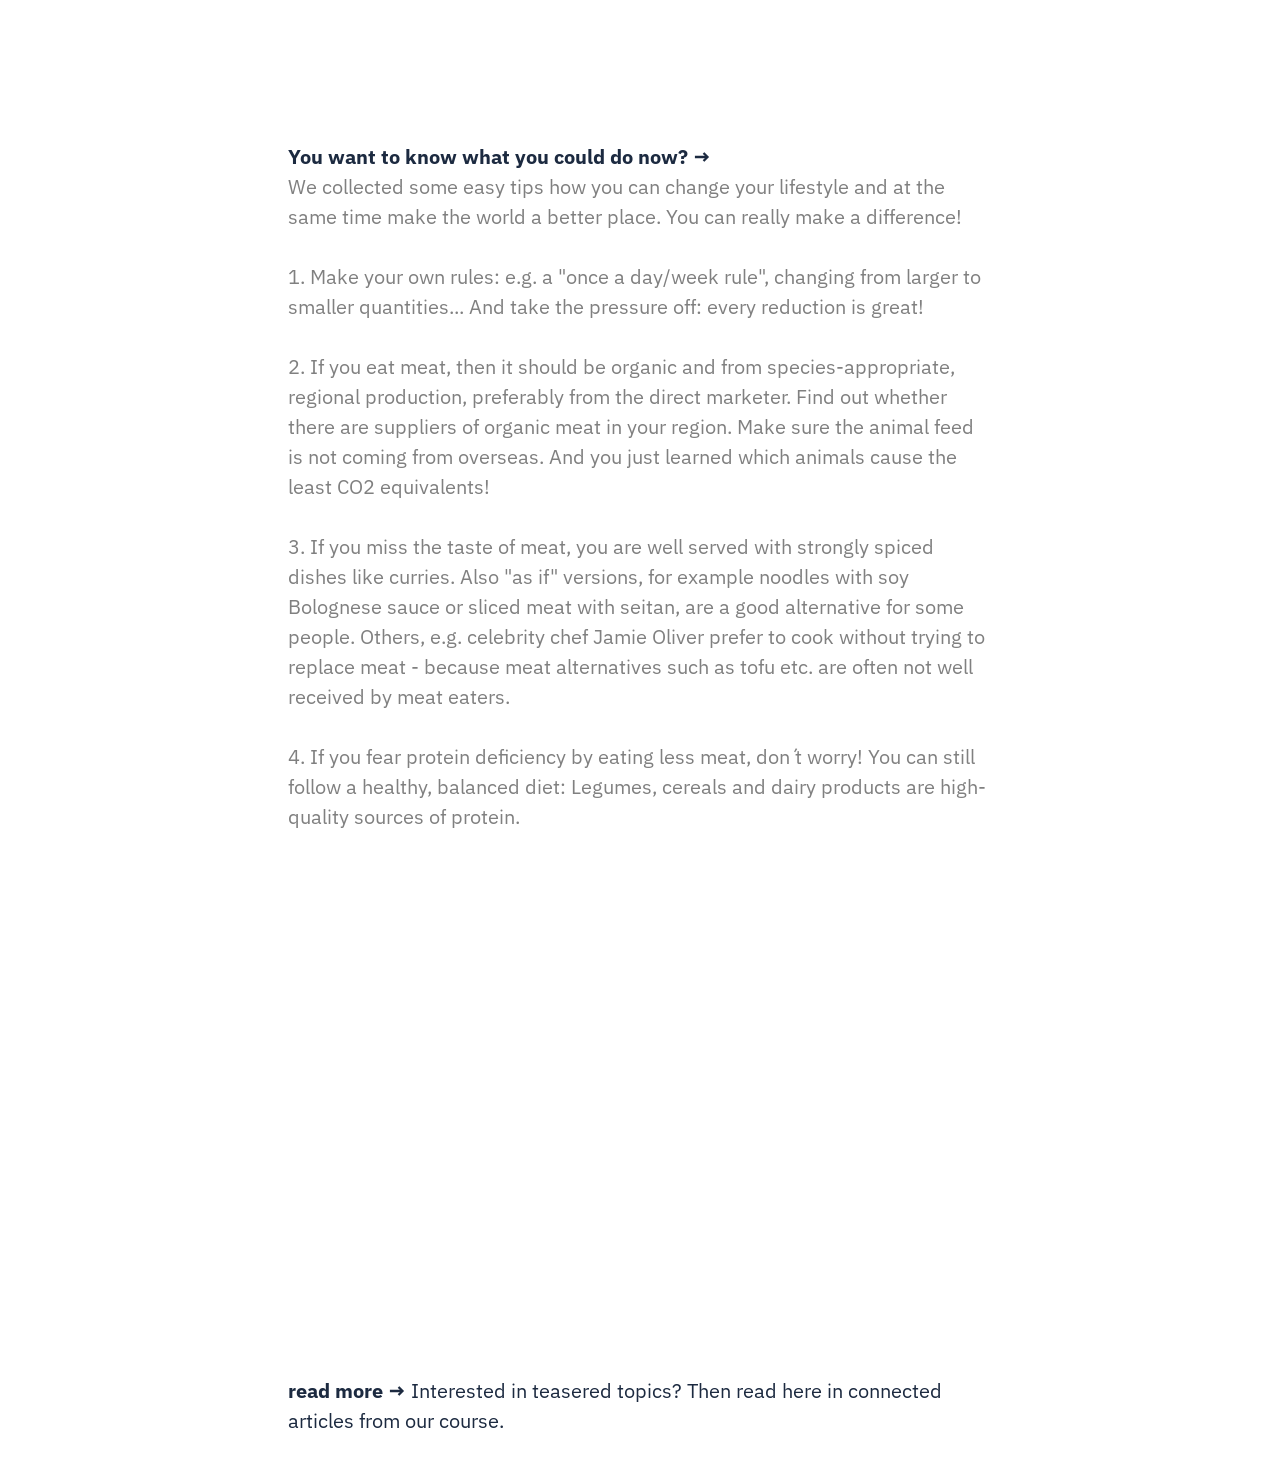
==== commit 27c1d297: "tips text" ====
--- a/S01-Intro/index.html
+++ b/S01-Intro/index.html
@@ -28,20 +28,22 @@
         <section class="intro">
           <p>
             <strong>Intro → </strong>
-            "In the last 50 years, global meat production has quadrupled well - and the trend is rising. The consequences range from climate change and species extinction to hunger and water shortages." - NABU - Nature Conservation Union Germany
+            "In the last 50 years, global meat production has quadrupled well - and the trend is rising. The consequences range 
+            from climate change and species extinction to hunger and water shortages." - NABU - Nature Conservation Union Germany
           </p>
         </section>
 
         <section class="scrolly">
 
           <figure ref="figure">
-            <img v-if="step ===0" src="../assets/images/01.png"/>
-            <img v-if="step ===1" src="../assets/images/02.png"/>
-            <img v-if="step ===2" src="../assets/images/03.png"/>
-            <img v-if="step ===3" src="../assets/images/04.png"/>
-            <img v-if="step ===4" src="../assets/images/05.png"/>
-            <img v-if="step ===5" src="../assets/images/06.png"/>
-            <img v-if="step ===6" src="../assets/images/cattle.png"/> 
+            <img v-if="step ===0" src=""/>
+            <img v-if="step ===1" src="../assets/images/01.png"/>
+            <img v-if="step ===2" src="../assets/images/02.png"/>
+            <img v-if="step ===3" src="../assets/images/03.png"/>
+            <img v-if="step ===4" src="../assets/images/04.png"/>
+            <img v-if="step ===5" src="../assets/images/haupt.svg" width="90%"/>
+            <img v-if="step ===6" src="../assets/images/06.png"/>
+            <img v-if="step ===7" src="../assets/images/cattle.png"/> 
             <!-- <svg :width="width" :height="height">
               <rect class="bg" :width="width * progress" :height="height" />
               
@@ -54,22 +56,31 @@
             <div class="step"> <!-- 0 -->
               <p>
                 <strong></strong>
-                Since the UN Climate Change Conference in 2010, efforts have been made to limit global warming caused by greenhouse gases to only two degrees Celsius by the end of the century compared to the pre-industrial age. In the Paris Agreement of 2015, two degrees remains the goal, but the aim is to limit warming to only 1.5 degrees.
+                Since the UN Climate Change Conference in 2010, efforts have been made to limit global warming caused by
+                greenhouse gases to only two degrees Celsius by the end of the century compared to the pre-industrial age.
+                In the Paris Agreement of 2015, two degrees remains the goal, but the aim is to limit warming to only 1.5 degrees.
               </p>
             </div>
 
             <div class="step"> <!-- 1 -->
               <p>
                 <strong></strong>
-                Thus many scientists  believe that the changes caused by global warming will be just manageable. If the earth warms up by more than these two degrees, researchers believe that drastic and irreversible environmental changes will occur – heatwaves, droughts, floods, natural disasters and the extinction of species.<br>
-                If no drastic measures will soon be taken , the temperature could already rise by 1.5 to 7.8 degrees Celsius by the end of the century, depending on the scenario. Human activities have so far led to a global temperature increase of 1.0 degrees Celsius compared to the pre-industrial age, the Intergovernmental Panel on Climate Change (IPCC) declared at the beginning of October 2018.
+                Thus many scientists  believe that the changes caused by global warming will be just manageable. If the
+                earth warms up by more than these two degrees, researchers believe that drastic and irreversible 
+                environmental changes will occur – heatwaves, droughts, floods, natural disasters and the extinction of species.<br>
+                If no drastic measures will soon be taken , the temperature could already rise by 1.5 to 7.8 degrees Celsius by
+                the end of the century, depending on the scenario. Human activities have so far led to a global temperature
+                increase of 1.0 degrees Celsius compared to the pre-industrial age, the Intergovernmental Panel on Climate
+                Change (IPCC) declared at the beginning of October 2018.
               </p>
             </div>
 
             <div class="step"> <!-- 2 -->
               <p>
                 <strong></strong>
-                So fast, decisive action by all countries is required, as global emissions of greenhouse gases must be drastically reduced: In order not to exceed 1.5 degrees Celsius, CO2 emissions must be reduced by at least 40 percent by 2030 compared to 2010 levels. By 2050, we have to be climate neutral.
+                So fast, decisive action by all countries is required, as global emissions of greenhouse gases
+                must be drastically reduced: In order not to exceed 1.5 degrees Celsius, CO2 emissions must be
+                reduced by at least 40 percent by 2030 compared to 2010 levels. By 2050, we have to be climate neutral.
                 <br>
                 And each of us can contribute to achieving this goal by reducing our personal C02 emissions.
               </p>
@@ -81,8 +92,14 @@
                   What does meat have to do with climate change?
                   In short: intensive animal husbandry leads to CO2 emissions.
                 </strong>
-                The whole thing is a concatenation of many factors. Animals need a lot of food until they reach slaughterable age. The forage crops in turn need soil to grow. These soils are originally pastureland and are converted into arable land by clearing. In the process, carbon in form of CO2 is released into the air. Fertilizers are used to make the plants grow faster. These chemicals consist among other things of animal excrements and can produce emissions in the form of laughing gas. This may happen if the fertilizer is not used carefully.
-                Some animal species even produce emissions in the form of methane directly by excreting it themselves, thus polluting the environment.<br>
+                The whole thing is a concatenation of many factors. Animals need a lot of food until they 
+                reach slaughterable age. The forage crops in turn need soil to grow. These soils are 
+                originally pastureland and are converted into arable land by clearing. In the process, carbon
+                in form of CO2 is released into the air. Fertilizers are used to make the plants grow faster.
+                These chemicals consist among other things of animal excrements and can produce emissions in 
+                the form of laughing gas. This may happen if the fertilizer is not used carefully.
+                Some animal species even produce emissions in the form of methane directly by excreting it 
+                themselves, thus polluting the environment.<br>
                 Did you know that methane is 25 times more harmful and nitrous oxide 350 times more harmful than CO2?
               </p>
             </div>
@@ -90,15 +107,21 @@
             <div class="step"> <!-- 4 -->
               <p>
                 <strong></strong>
-                 Furthermore, the stables of the animals need energy to be heated or lit. Depending on the type of electricity (green electricity or not) this point is more climate-friendly or more harmful. Another factor that is relevant when it comes to CO2 emissions is the transport of animals, meat and animal products. These are released into the air in the form of exhaust gases.
+                 Furthermore, the stables of the animals need energy to be heated or lit. Depending on the type of 
+                 electricity (green electricity or not) this point is more climate-friendly or more harmful. Another 
+                 factor that is relevant when it comes to CO2 emissions is the transport of animals, meat and animal products. 
+                 These are released into the air in the form of exhaust gases.
               </p>
             </div>
 
             <div class="step"> <!-- 5 -->
               <p>
                 <strong></strong>
-                The rainforest also has a particularly important function here. It is also called the green lung of the planet and has a great influence on the global climate.
-                It ensures that CO2 is converted into oxygen through photosynthesis. However, if more and more rainforest is cleared for fodder cultivation and animal grazing, it can decompose less CO2 and more CO2 rises into the atmosphere that was previously bound in the forests.
+                The rainforest also has a particularly important function here. It is also called the green lung of the 
+                planet and has a great influence on the global climate.
+                It ensures that CO2 is converted into oxygen through photosynthesis. However, if more and more rainforest 
+                is cleared for fodder cultivation and animal grazing, it can decompose less CO2 and more CO2 rises into the 
+                atmosphere that was previously bound in the forests.
                 So, you see, it all adds up to a lot...
               </p>  
             </div>
@@ -109,13 +132,16 @@
                   What animals are we talking about exactly? → 
                 </strong>
                 We have focused on the four animal species most often mentioned in statistics and consumed around the world. 
-                To make the visualization more understandable, we have formed superordinate groups of age and species, so that we have come to the following pictograms:<br>
-
-                  <strong>Cattle:</strong> integrated here are cattle and cows of all ages, bred for meat production. Excluded are dairy cows.<br>
+                To make the visualization more understandable, we have formed superordinate groups of age and species, so that 
+                we have come to the following pictograms:<br>
+
+                  <strong>Cattle:</strong> integrated here are cattle and cows of all ages, bred for meat production. 
+                  Excluded are dairy cows.<br>
 
                   <strong>Pigs:</strong>  representing pork.<br>
 
-                  <strong>Chicken:</strong> used as an umbrella term for poultry. Included are chickens, ducks, turkeys and geese.<br>
+                  <strong>Chicken:</strong> used as an umbrella term for poultry. Included are chickens, ducks, 
+                  turkeys and geese.<br>
 
                   <strong>Sheep:</strong> includes goats and sheep of all ages, as these are very often combined in the statistics. 
               </p>
@@ -142,23 +168,49 @@
                 That is as much as 250 five-minute showers<br>
                 The production of one kilogram of beef produces 60kg of methane.
                 To compare: 60 kg is the weight of 274 Mc Donald’s Big Macs.<br>
-                Did you know that the edible proportion of beef in Germany is only 37% of 100%? This is about the same as if you bake a cake, cut it into 8 equal pieces and throw 5 of them away.<br>
-                Did you know that 1 kg of beef, when produced outside the EU, requires the equivalent of 49 square meters of space? That is as much as a typical 1 room apartment in Germany. Only for 1 kilogram of beef instead of one person.<br>
-                In addition to meat, one must of course not forget that dairy products such as butter, cheese, curd cheese and milk also come from animals and therefore have a large CO2 impact. They are no less problematic compared meat.<br>
-                90 percent of the fresh meat in Germany comes from livestock farms. A cow with over 220 kilograms has only 1.8 square meters to live. This is only the space of when you walk two steps forward and one to the side.<br>
-                Did you know that not all regions are climate-friendly? Because feed that is often produced overseas and then transported to various farms around the world.
-                So, it is possible that meat from Argentinean cattle, which live exclusively on pastureland, has a better ecological balance sheet than regional beef from cattle that are only in the barn and that are fattened with concentrated feed from overseas.<br>
+                Did you know that the edible proportion of beef in Germany is only 37% of 100%? This is about the same as if 
+                you bake a cake, cut it into 8 equal pieces and throw 5 of them away.<br>
+                Did you know that 1 kg of beef, when produced outside the EU, requires the equivalent of 49 square meters of 
+                space? That is as much as a typical 1 room apartment in Germany. Only for 1 kilogram of beef instead of one person.<br>
+                In addition to meat, one must of course not forget that dairy products such as butter, cheese, curd cheese 
+                and milk also come from animals and therefore have a large CO2 impact. They are no less problematic compared meat.<br>
+                90 percent of the fresh meat in Germany comes from livestock farms. A cow with over 220 kilograms has only 1.8 
+                square meters to live. This is only the space of when you walk two steps forward and one to the side.<br>
+                Did you know that not all regions are climate-friendly? Because feed that is often produced overseas and then 
+                transported to various farms around the world.
+                So, it is possible that meat from Argentinean cattle, which live exclusively on pastureland, has a better 
+                ecological balance sheet than regional beef from cattle that are only in the barn and that are fattened with 
+                concentrated feed from overseas.<br>
                 Did you know that meat from the region does not automatically have a better CO2 footprint?
-                It is not the distance from the production site and point of sale that is decisive, but the size of the company and the efficiency with which it operates. Because even in our region our animals eat what is produced overseas and then transported to various farms around the world.
+                It is not the distance from the production site and point of sale that is decisive, but the size of the company 
+                and the efficiency with which it operates. Because even in our region our animals eat what is produced overseas 
+                and then transported to various farms around the world.
 
               </p>
             </div>
 
             <div class="step mycustomparagraph"> <!-- 9 -->
               <p>
-                <strong>Now what? → </strong>
-                You want to know what you could do now?
-                We collected some easy tips how you can change your lifestyle and at the same time make the world a better place. You can really make a difference!
+                <strong>You want to know what you could do now? → </strong>
+                <br>
+                We collected some easy tips how you can change your lifestyle and at the same time make the world a better place. 
+                You can really make a difference!<br><br>
+
+                1. Make your own rules: e.g. a "once a day/week rule", changing from larger to smaller quantities... And take the pressure off: every reduction is great! <br><br>
+
+
+
+2. If you eat meat, then it should be organic and from species-appropriate, regional production, preferably from the direct marketer. Find out whether there are suppliers of organic meat in your region. Make sure the animal feed is not coming from overseas. And you just learned which animals cause the least CO2 equivalents!<br><br>
+
+
+
+3. If you miss the taste of meat, you are well served with strongly spiced dishes like curries. Also "as if" versions, for example noodles with soy Bolognese sauce or sliced meat with seitan, are a good alternative for some people.
+
+Others, e.g. celebrity chef Jamie Oliver prefer to cook without trying to replace meat - because meat alternatives such as tofu etc. are often not well received by meat eaters.<br><br>
+
+
+
+4. If you fear protein deficiency by eating less meat, don ́t worry! You can still follow a healthy, balanced diet: Legumes, cereals and dairy products are high-quality sources of protein.<br><br>
               </p>
             </div>
 
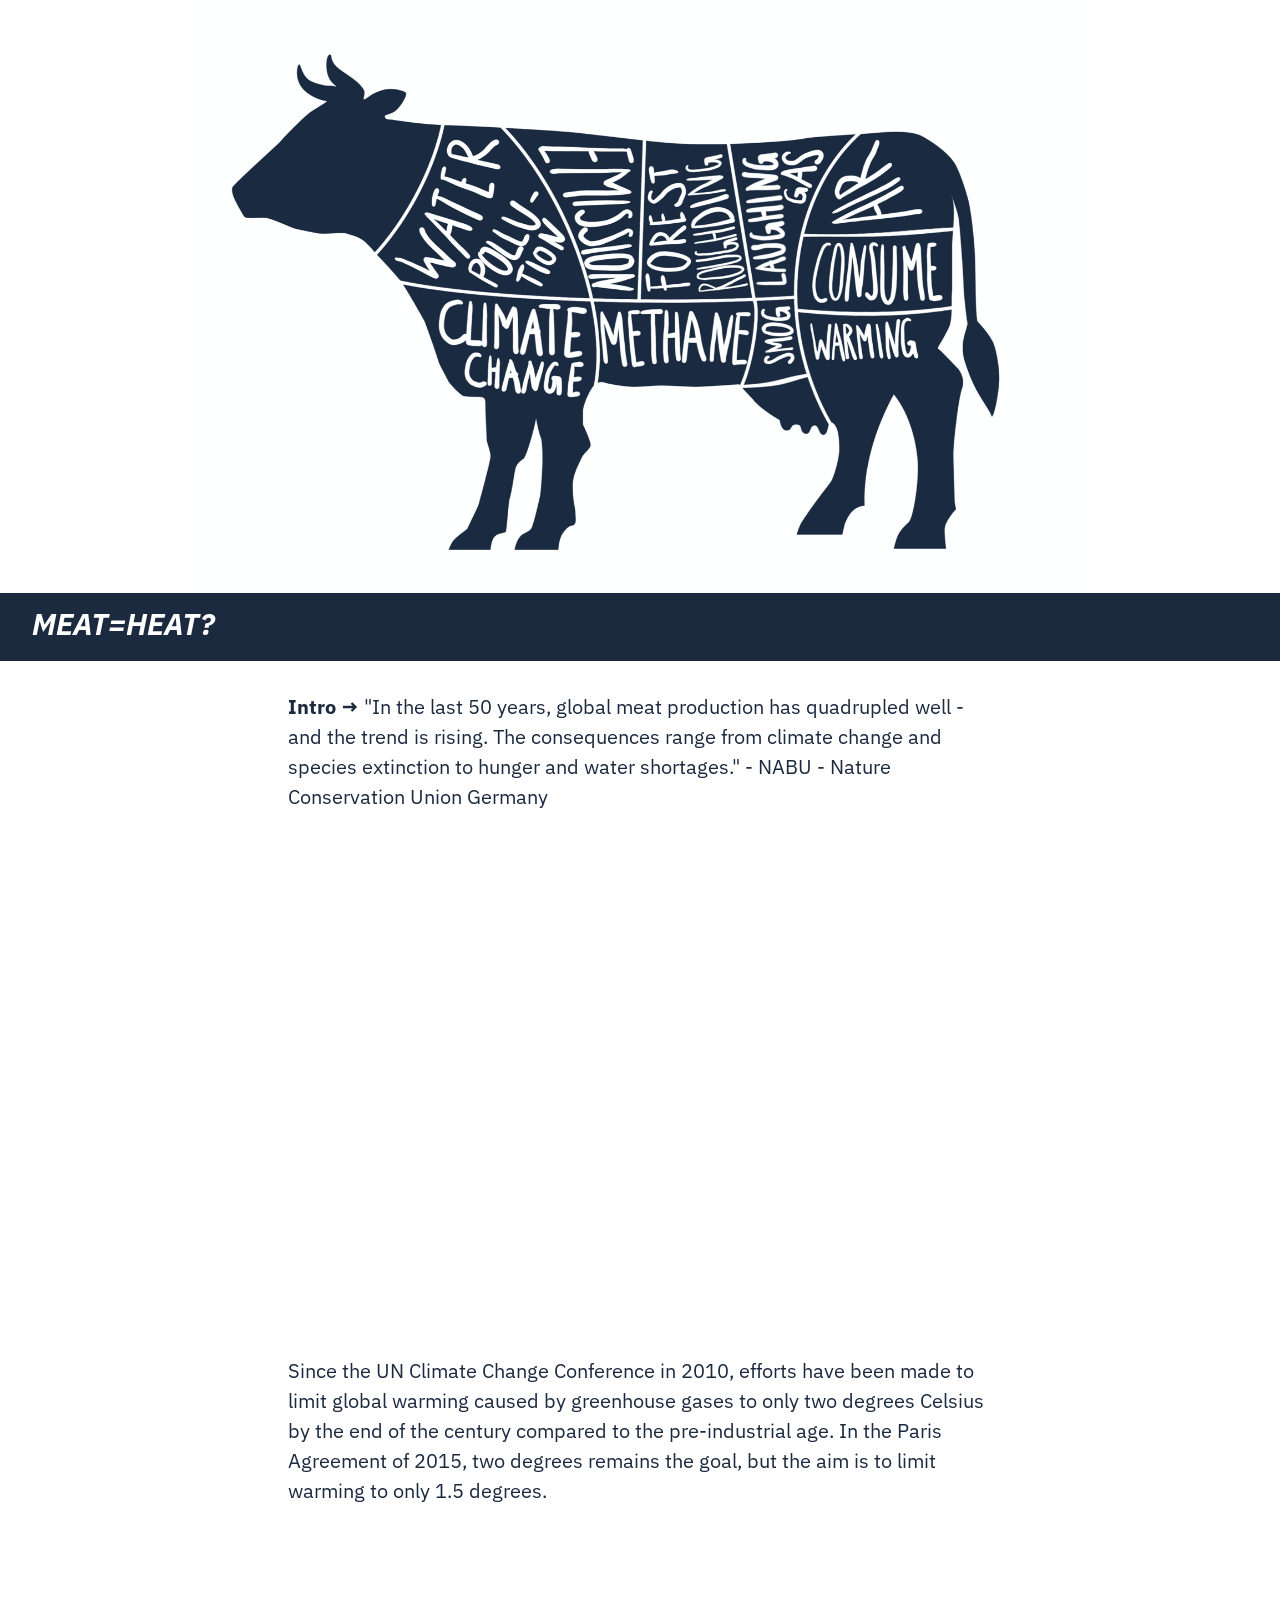
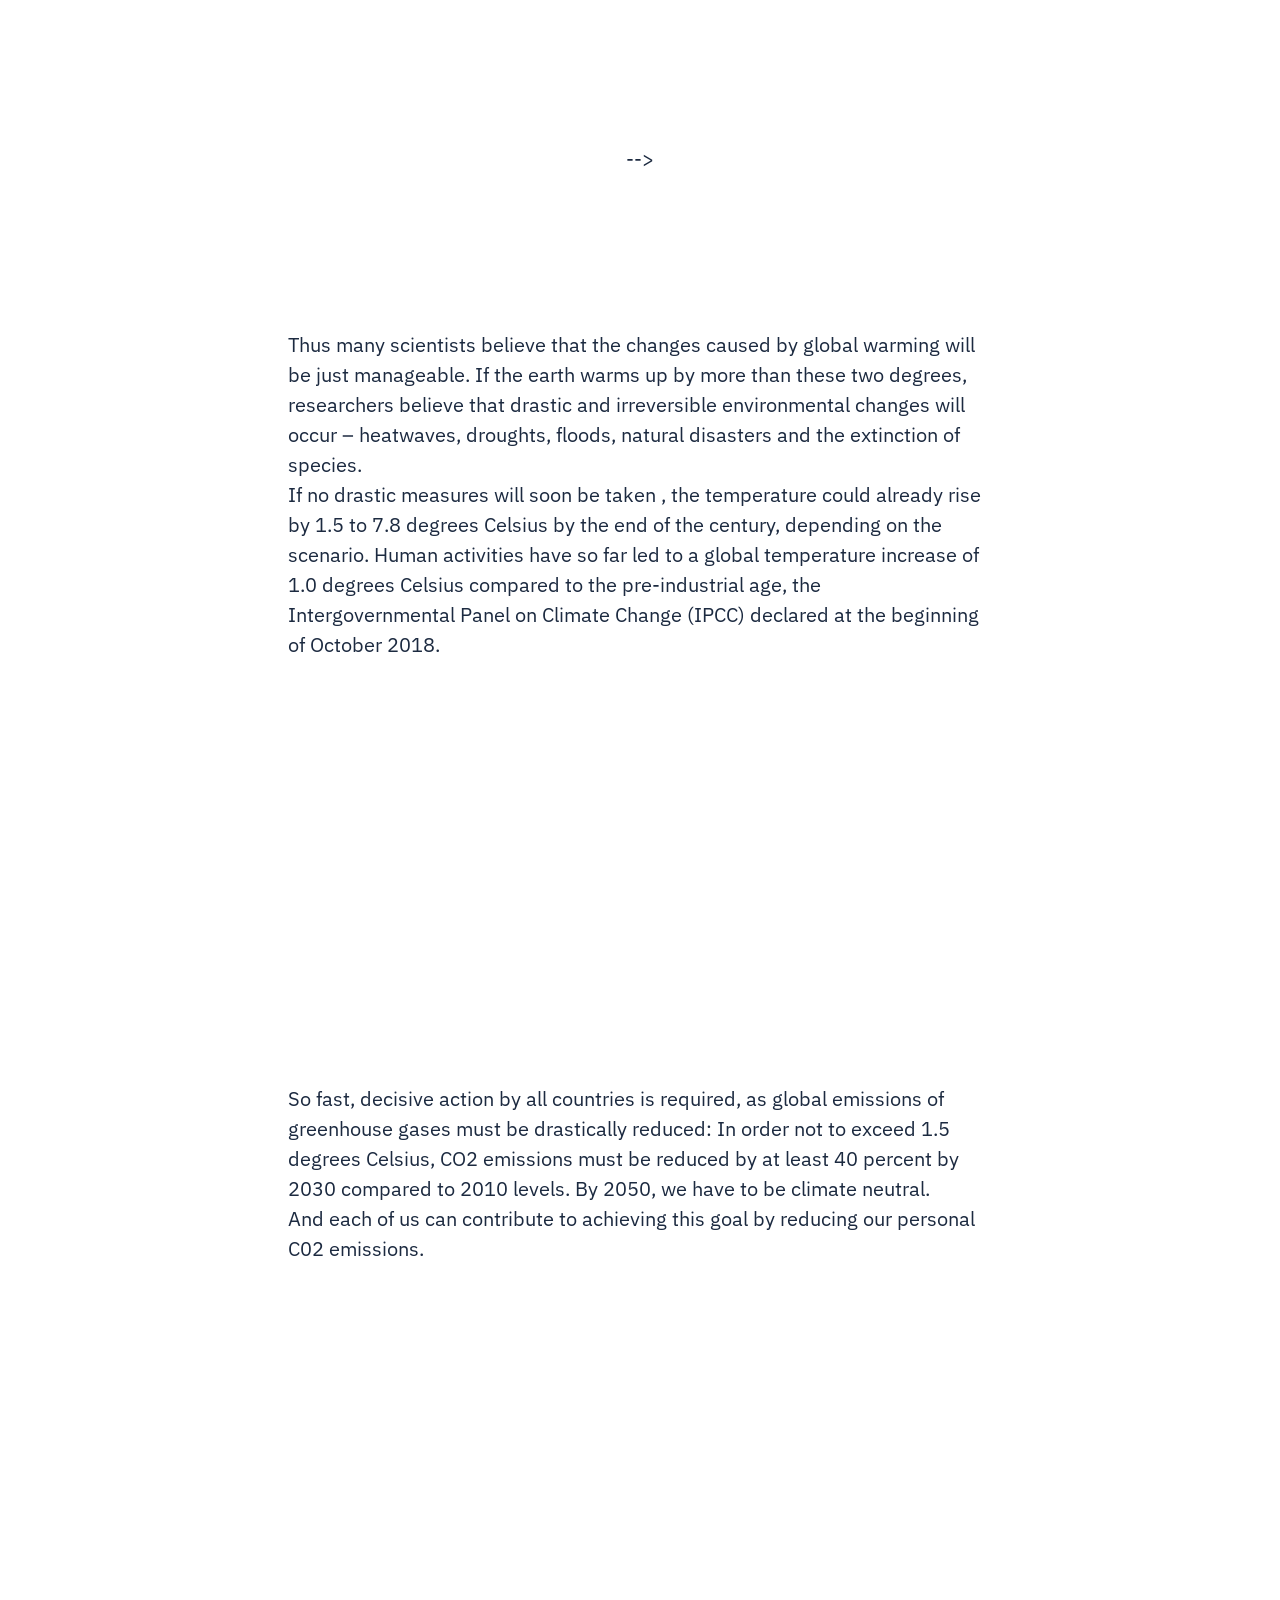
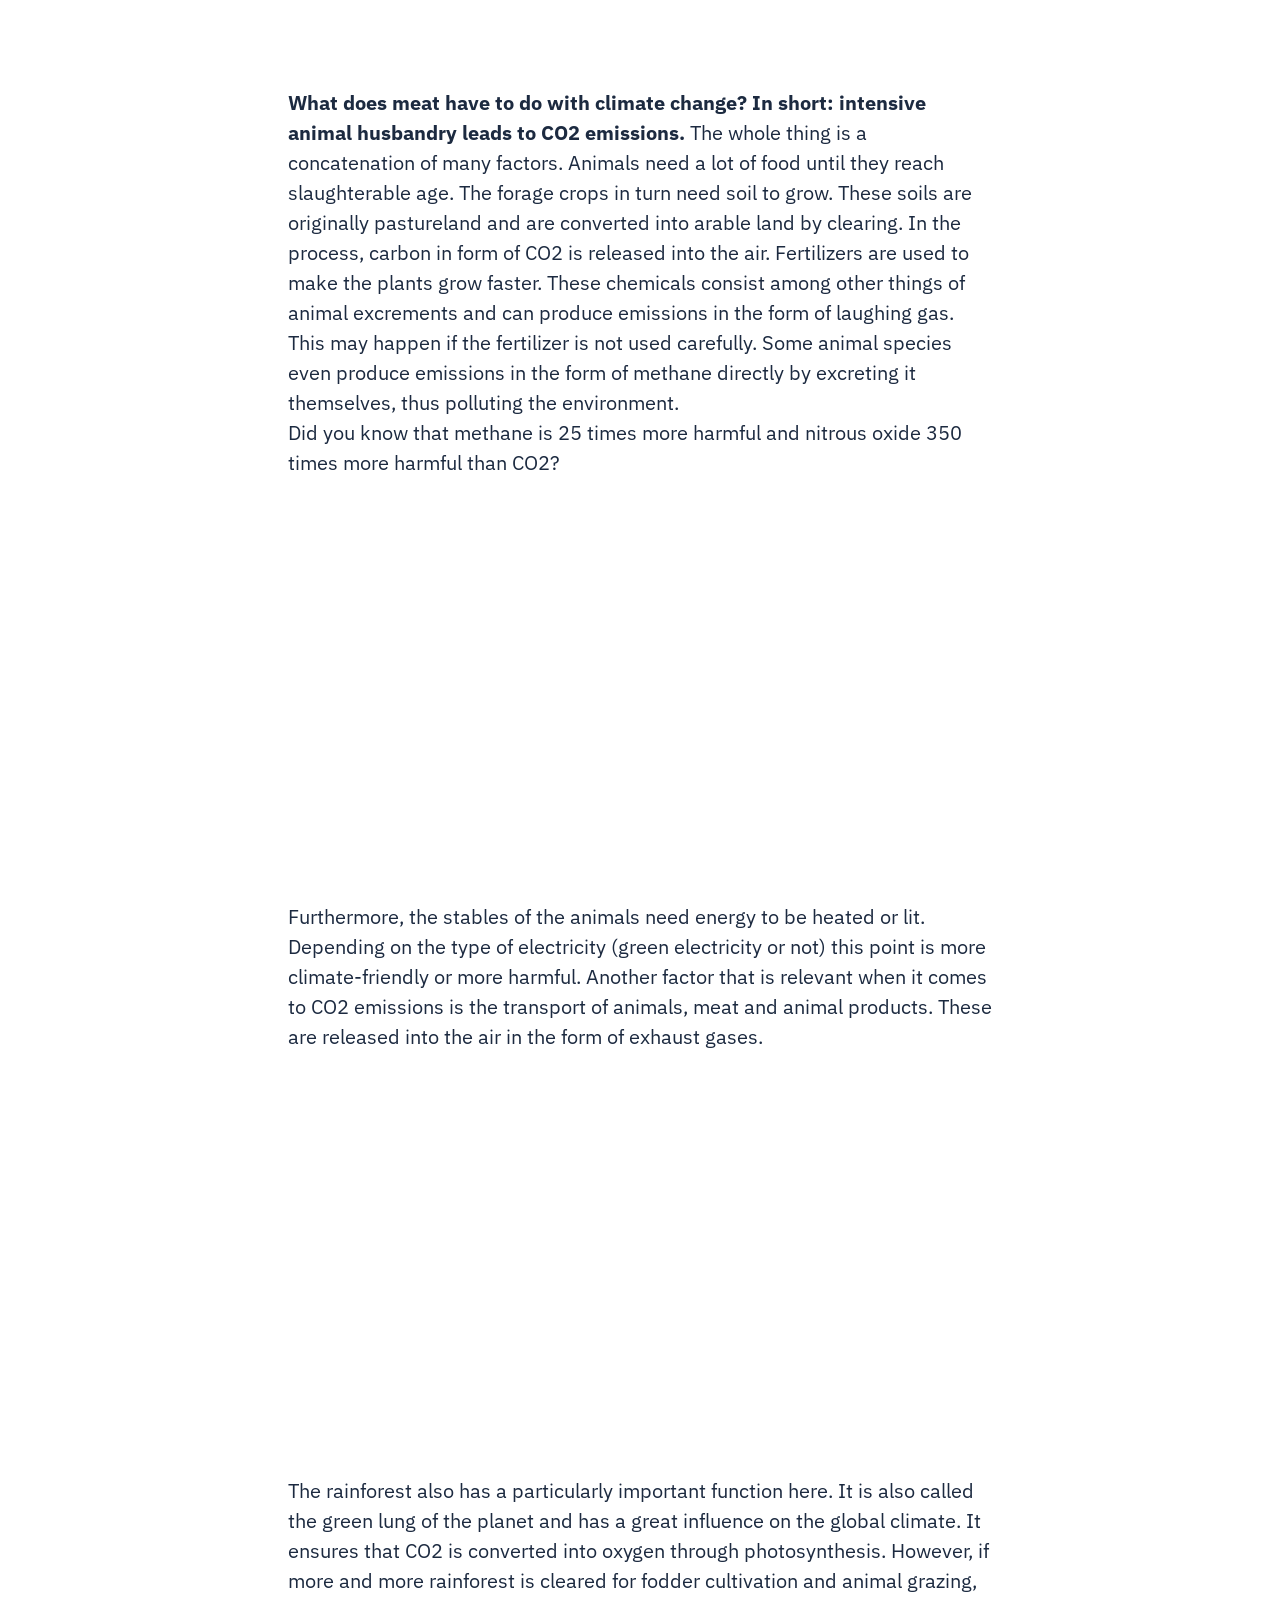
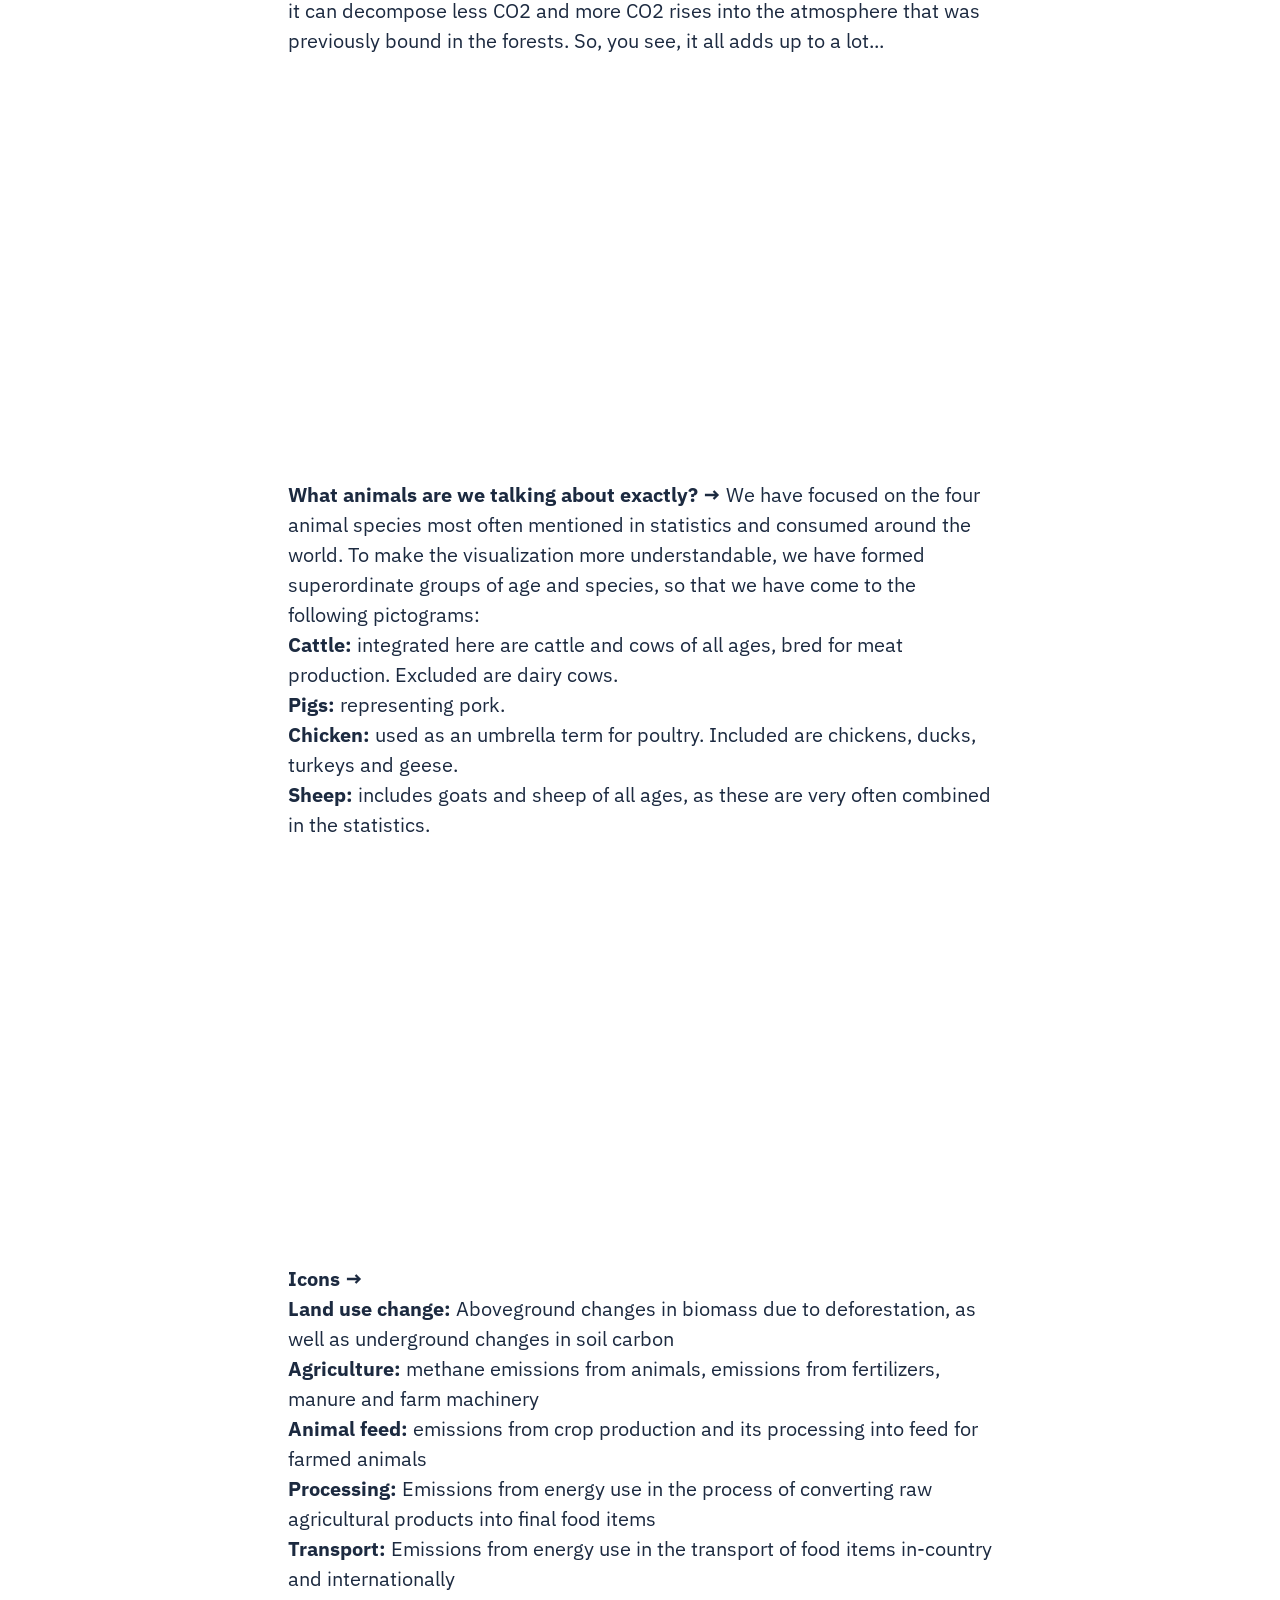
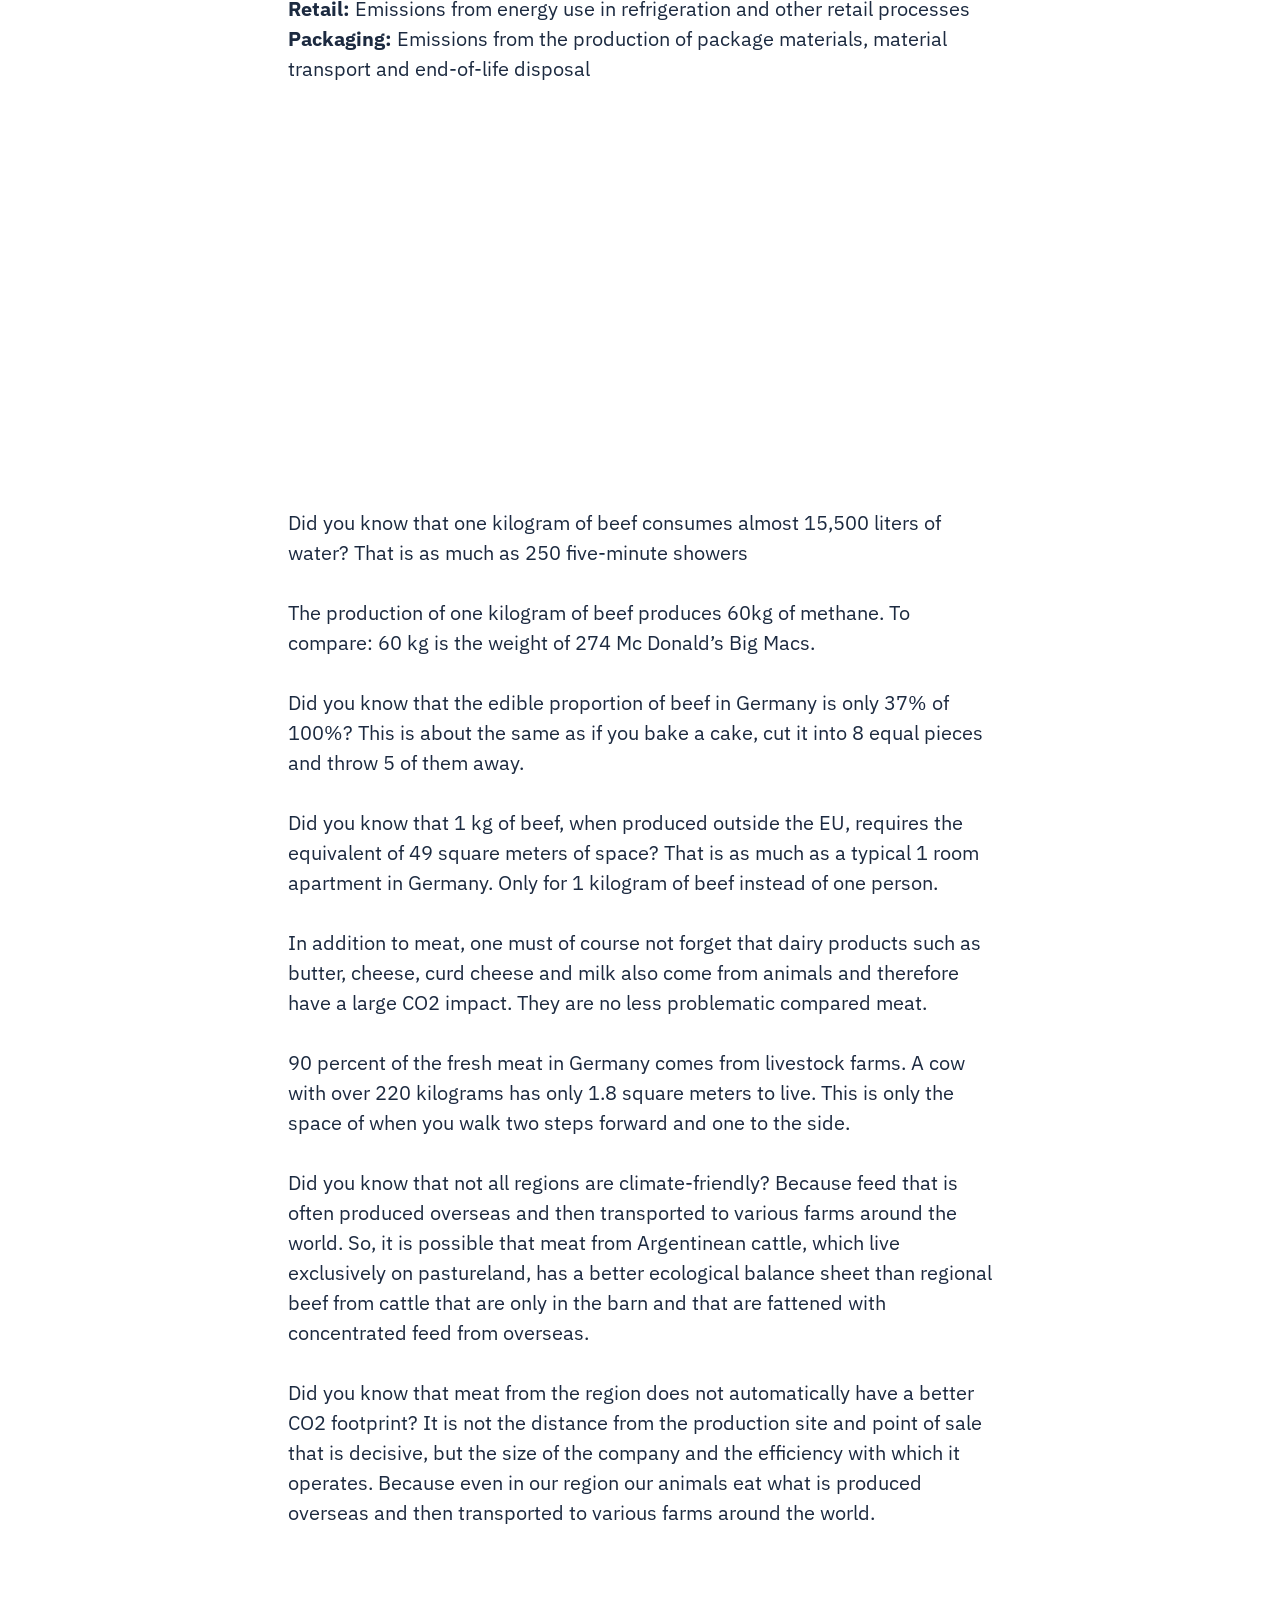
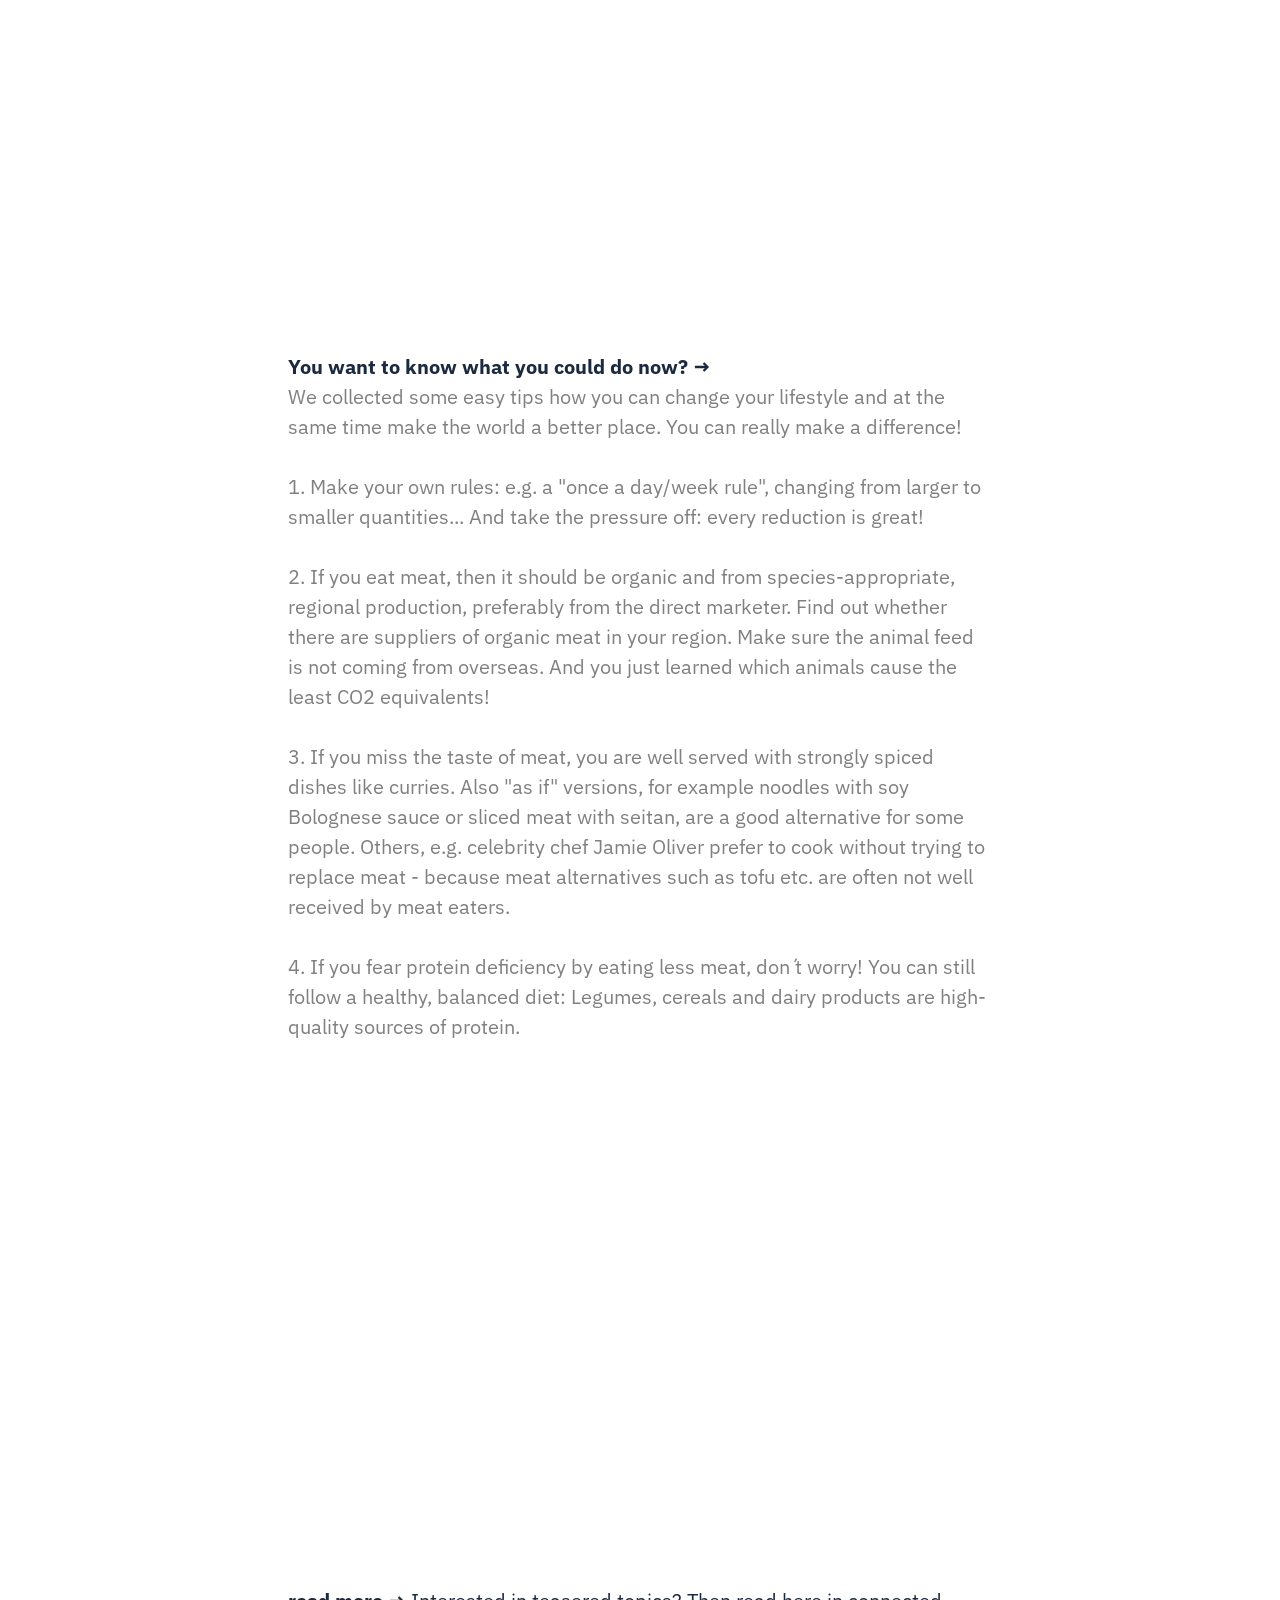
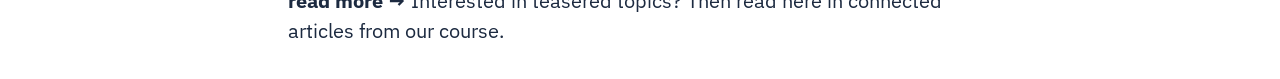
==== commit 9b7345f4: "leerzeichen" ====
--- a/S01-Intro/index.html
+++ b/S01-Intro/index.html
@@ -165,22 +165,22 @@
                 <strong></strong>
                 
                 Did you know that one kilogram of beef consumes almost 15,500 liters of water?
-                That is as much as 250 five-minute showers<br>
+                That is as much as 250 five-minute showers<br><br>
                 The production of one kilogram of beef produces 60kg of methane.
-                To compare: 60 kg is the weight of 274 Mc Donald’s Big Macs.<br>
+                To compare: 60 kg is the weight of 274 Mc Donald’s Big Macs.<br><br>
                 Did you know that the edible proportion of beef in Germany is only 37% of 100%? This is about the same as if 
-                you bake a cake, cut it into 8 equal pieces and throw 5 of them away.<br>
+                you bake a cake, cut it into 8 equal pieces and throw 5 of them away.<br><br>
                 Did you know that 1 kg of beef, when produced outside the EU, requires the equivalent of 49 square meters of 
-                space? That is as much as a typical 1 room apartment in Germany. Only for 1 kilogram of beef instead of one person.<br>
+                space? That is as much as a typical 1 room apartment in Germany. Only for 1 kilogram of beef instead of one person.<br><br>
                 In addition to meat, one must of course not forget that dairy products such as butter, cheese, curd cheese 
-                and milk also come from animals and therefore have a large CO2 impact. They are no less problematic compared meat.<br>
+                and milk also come from animals and therefore have a large CO2 impact. They are no less problematic compared meat.<br><br>
                 90 percent of the fresh meat in Germany comes from livestock farms. A cow with over 220 kilograms has only 1.8 
-                square meters to live. This is only the space of when you walk two steps forward and one to the side.<br>
+                square meters to live. This is only the space of when you walk two steps forward and one to the side.<br><br>
                 Did you know that not all regions are climate-friendly? Because feed that is often produced overseas and then 
                 transported to various farms around the world.
                 So, it is possible that meat from Argentinean cattle, which live exclusively on pastureland, has a better 
                 ecological balance sheet than regional beef from cattle that are only in the barn and that are fattened with 
-                concentrated feed from overseas.<br>
+                concentrated feed from overseas.<br><br>
                 Did you know that meat from the region does not automatically have a better CO2 footprint?
                 It is not the distance from the production site and point of sale that is decisive, but the size of the company 
                 and the efficiency with which it operates. Because even in our region our animals eat what is produced overseas 
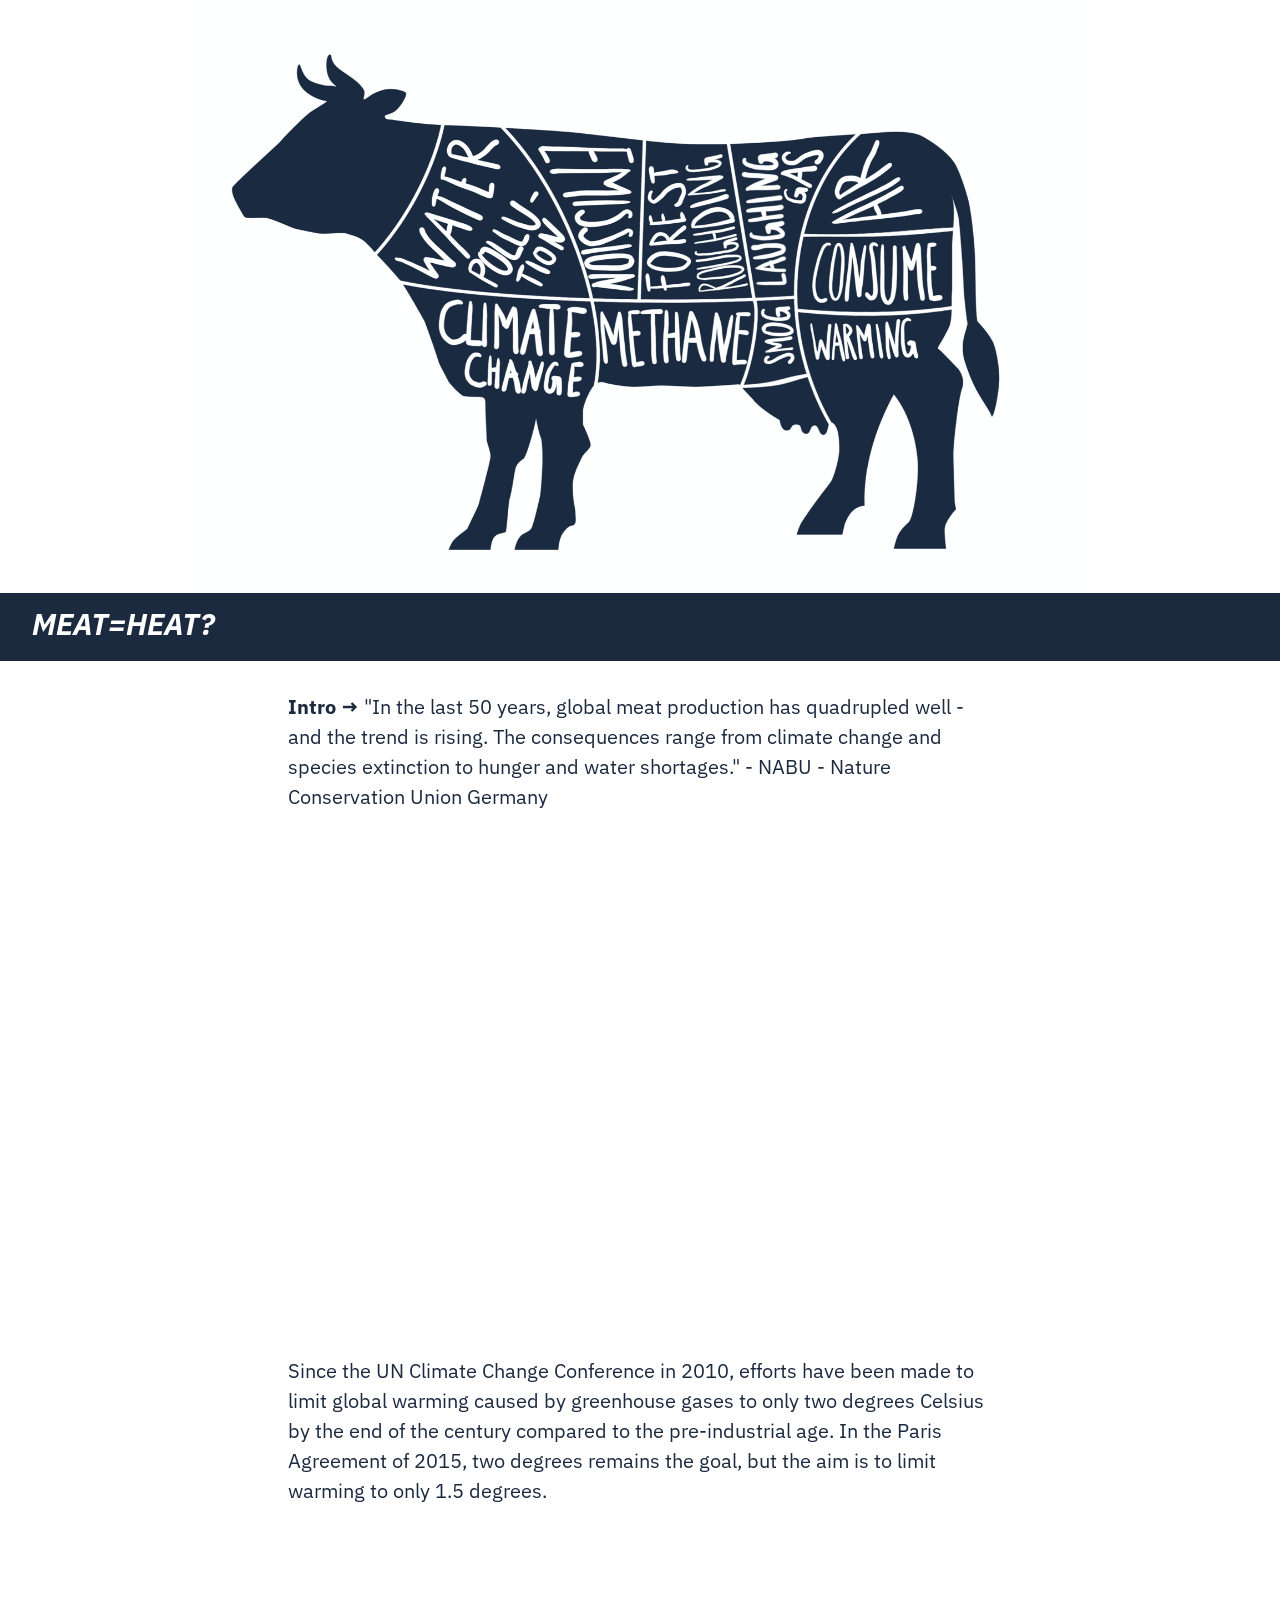
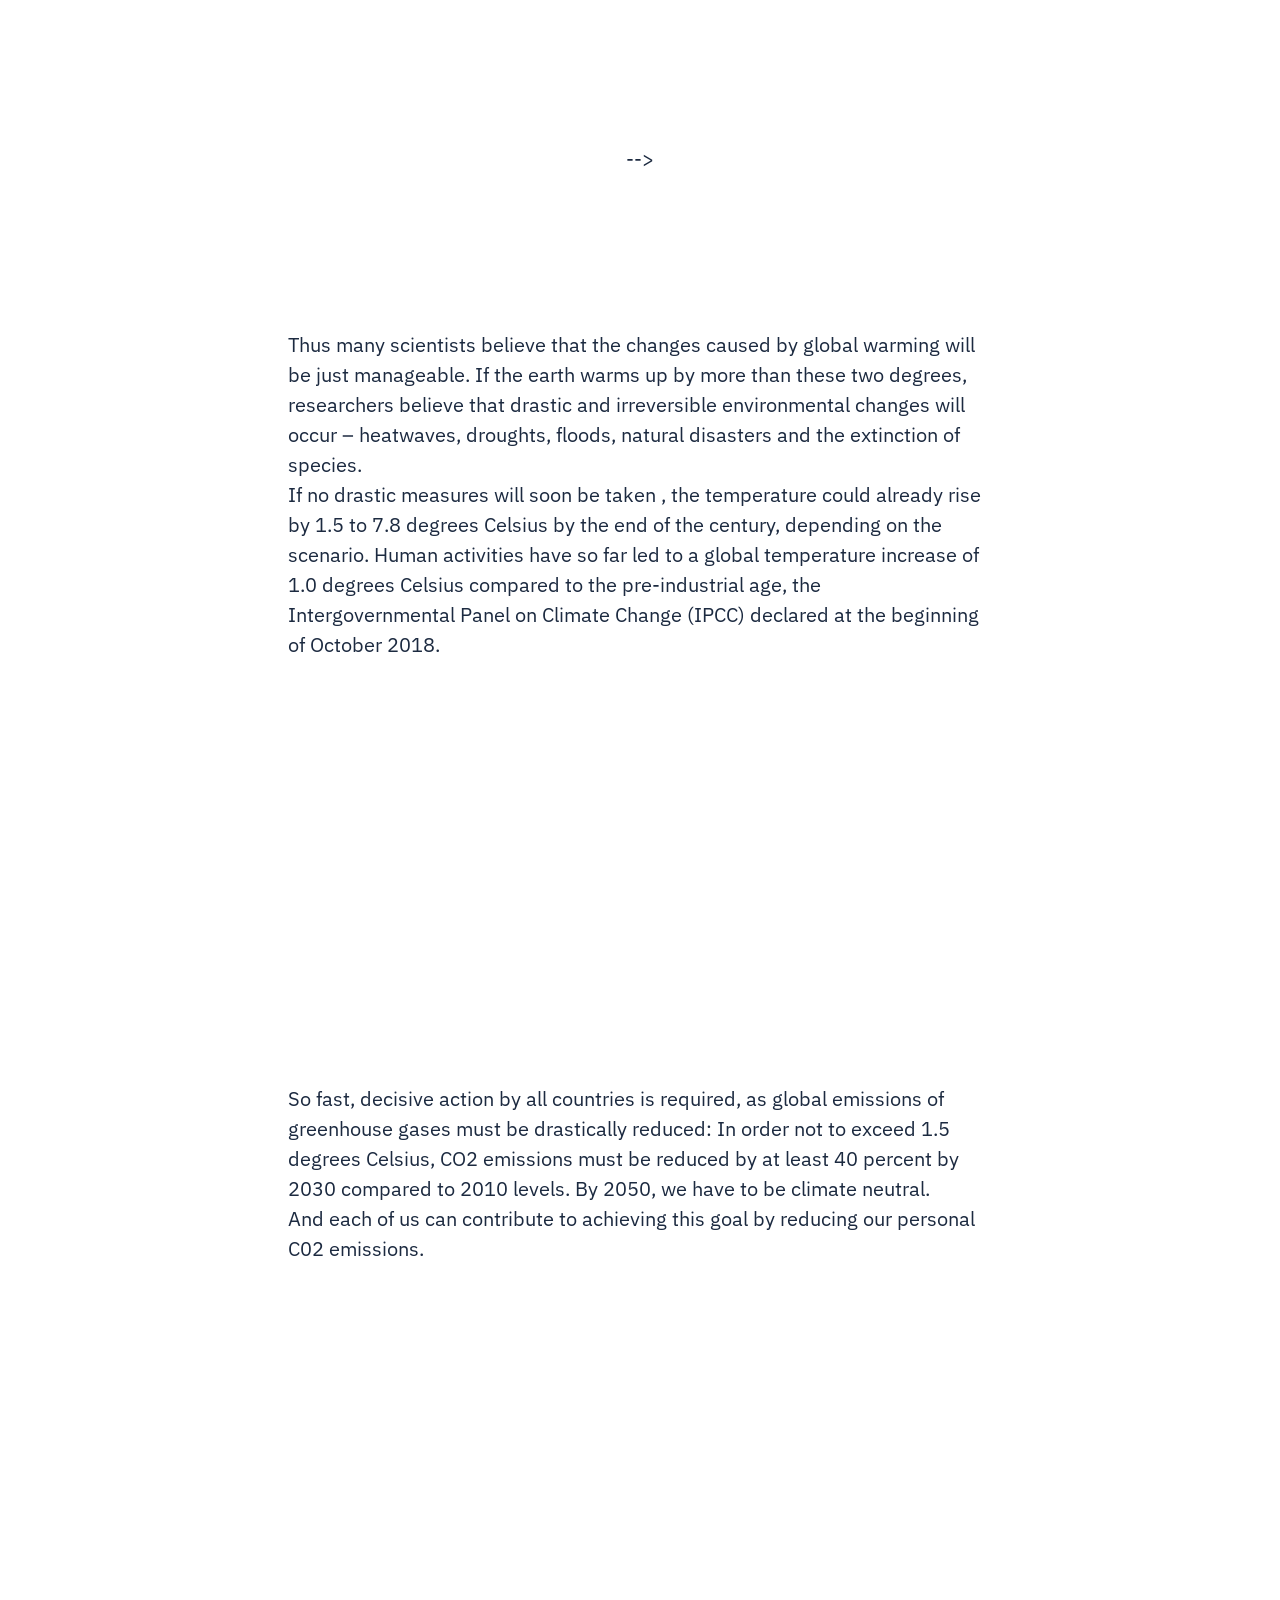
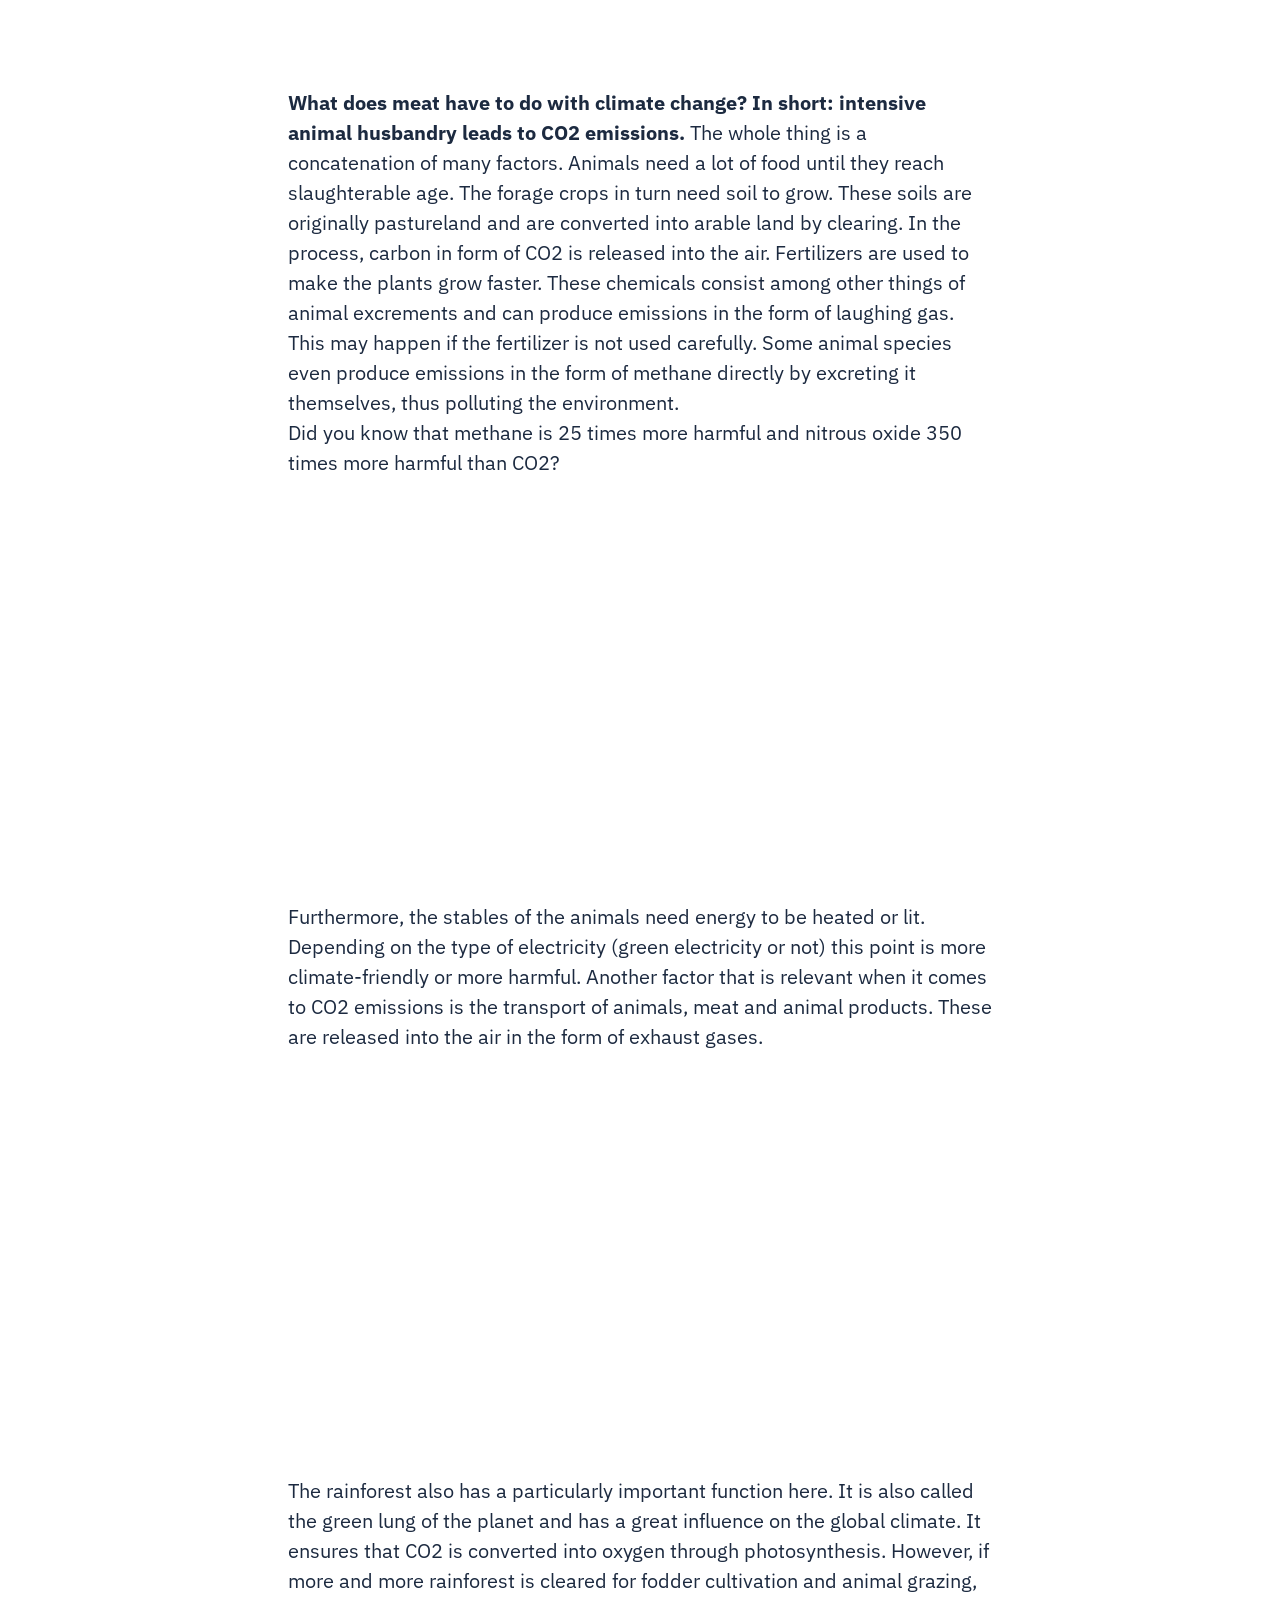
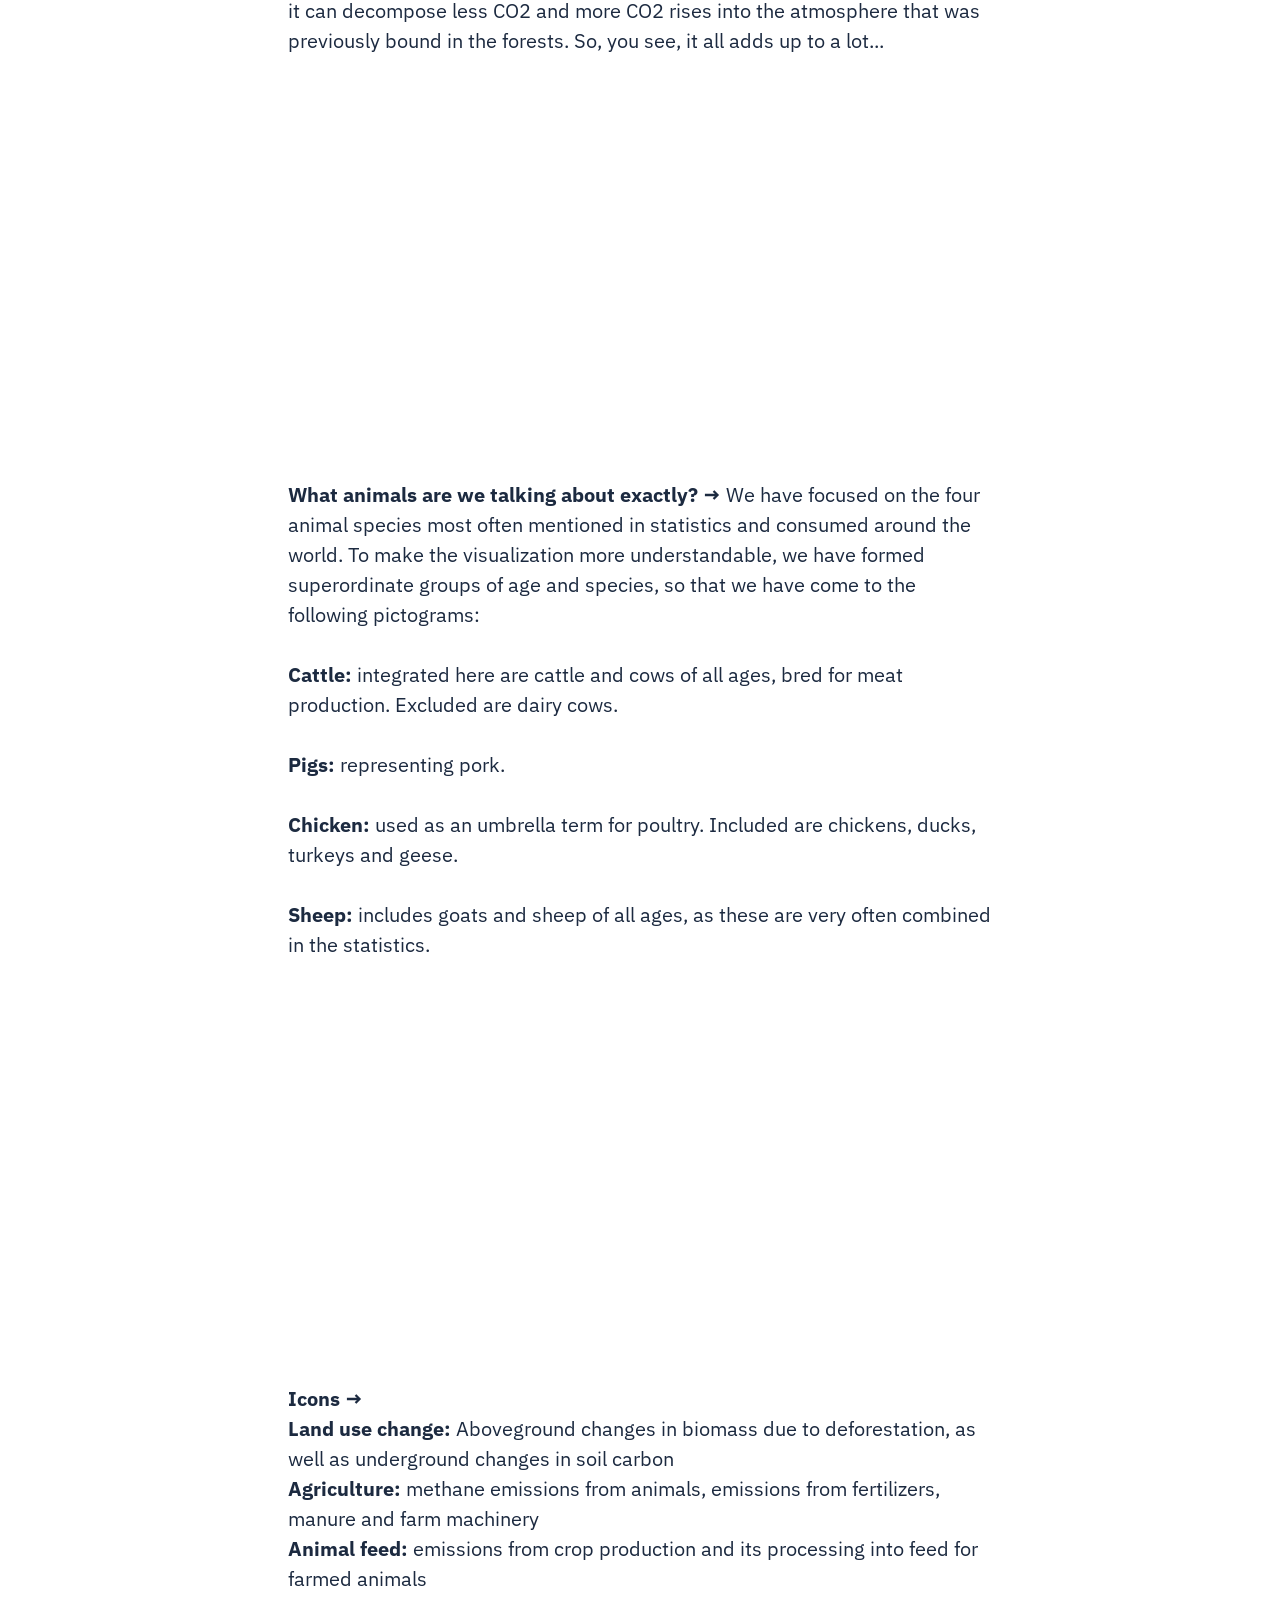
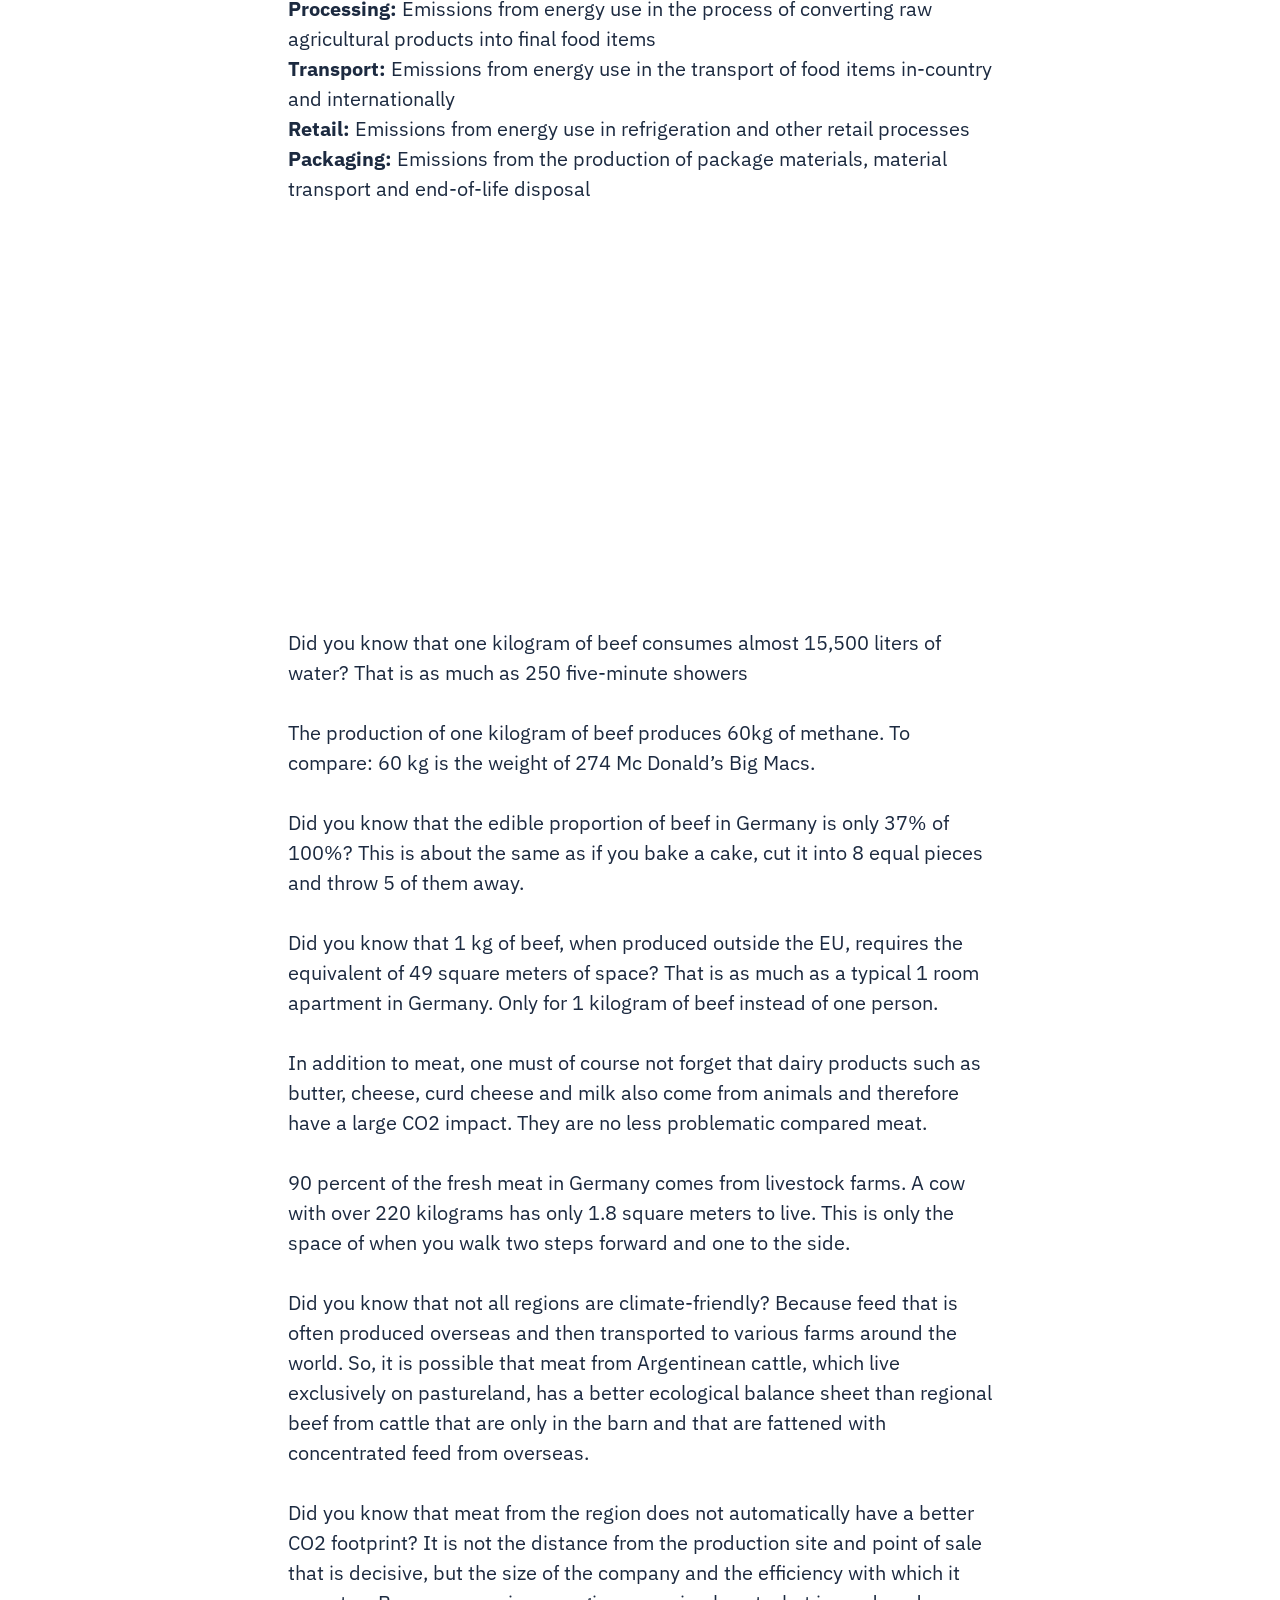
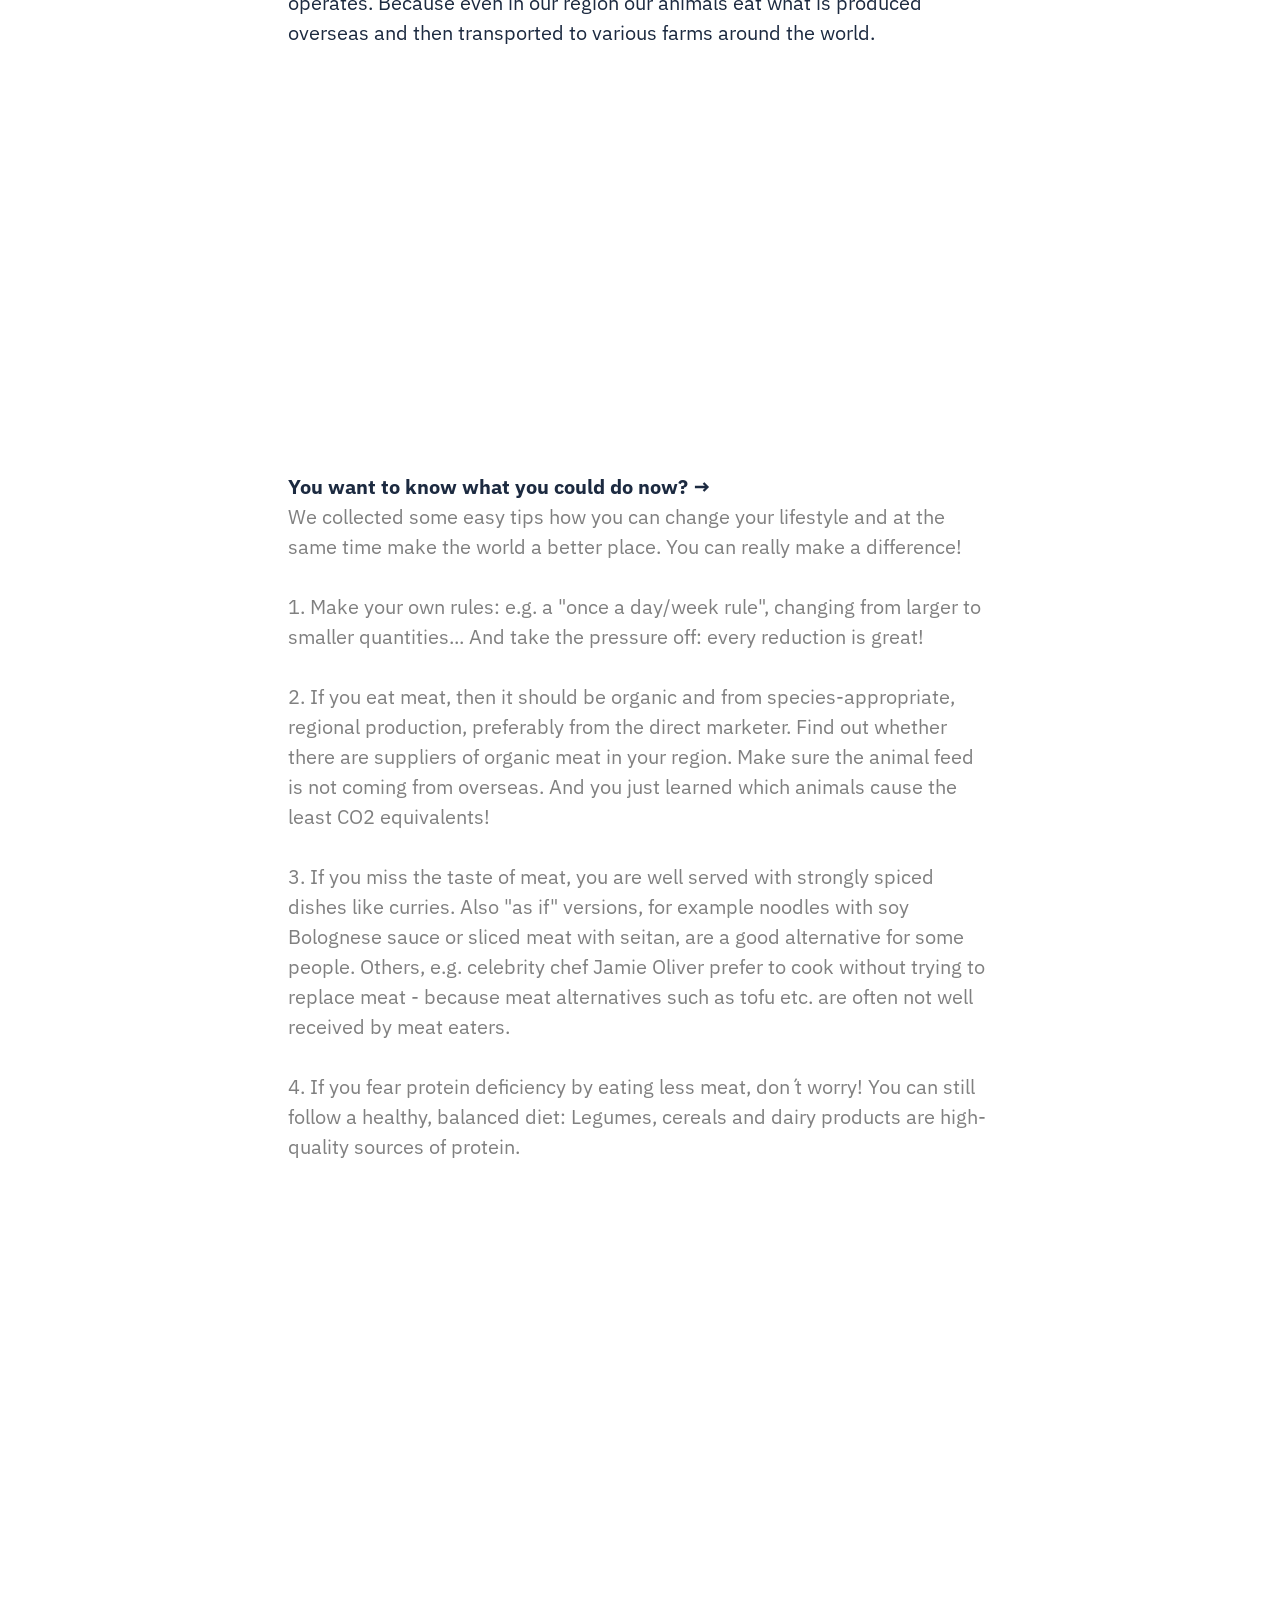
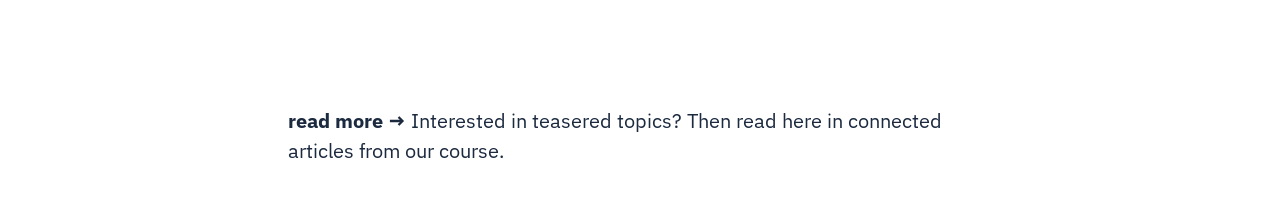
==== commit 452f09e4: "leerzeichen" ====
--- a/S01-Intro/index.html
+++ b/S01-Intro/index.html
@@ -133,15 +133,15 @@
                 </strong>
                 We have focused on the four animal species most often mentioned in statistics and consumed around the world. 
                 To make the visualization more understandable, we have formed superordinate groups of age and species, so that 
-                we have come to the following pictograms:<br>
+                we have come to the following pictograms:<br><br>
 
                   <strong>Cattle:</strong> integrated here are cattle and cows of all ages, bred for meat production. 
-                  Excluded are dairy cows.<br>
-
-                  <strong>Pigs:</strong>  representing pork.<br>
+                  Excluded are dairy cows.<br><br>
+
+                  <strong>Pigs:</strong>  representing pork.<br><br>
 
                   <strong>Chicken:</strong> used as an umbrella term for poultry. Included are chickens, ducks, 
-                  turkeys and geese.<br>
+                  turkeys and geese.<br><br>
 
                   <strong>Sheep:</strong> includes goats and sheep of all ages, as these are very often combined in the statistics. 
               </p>
